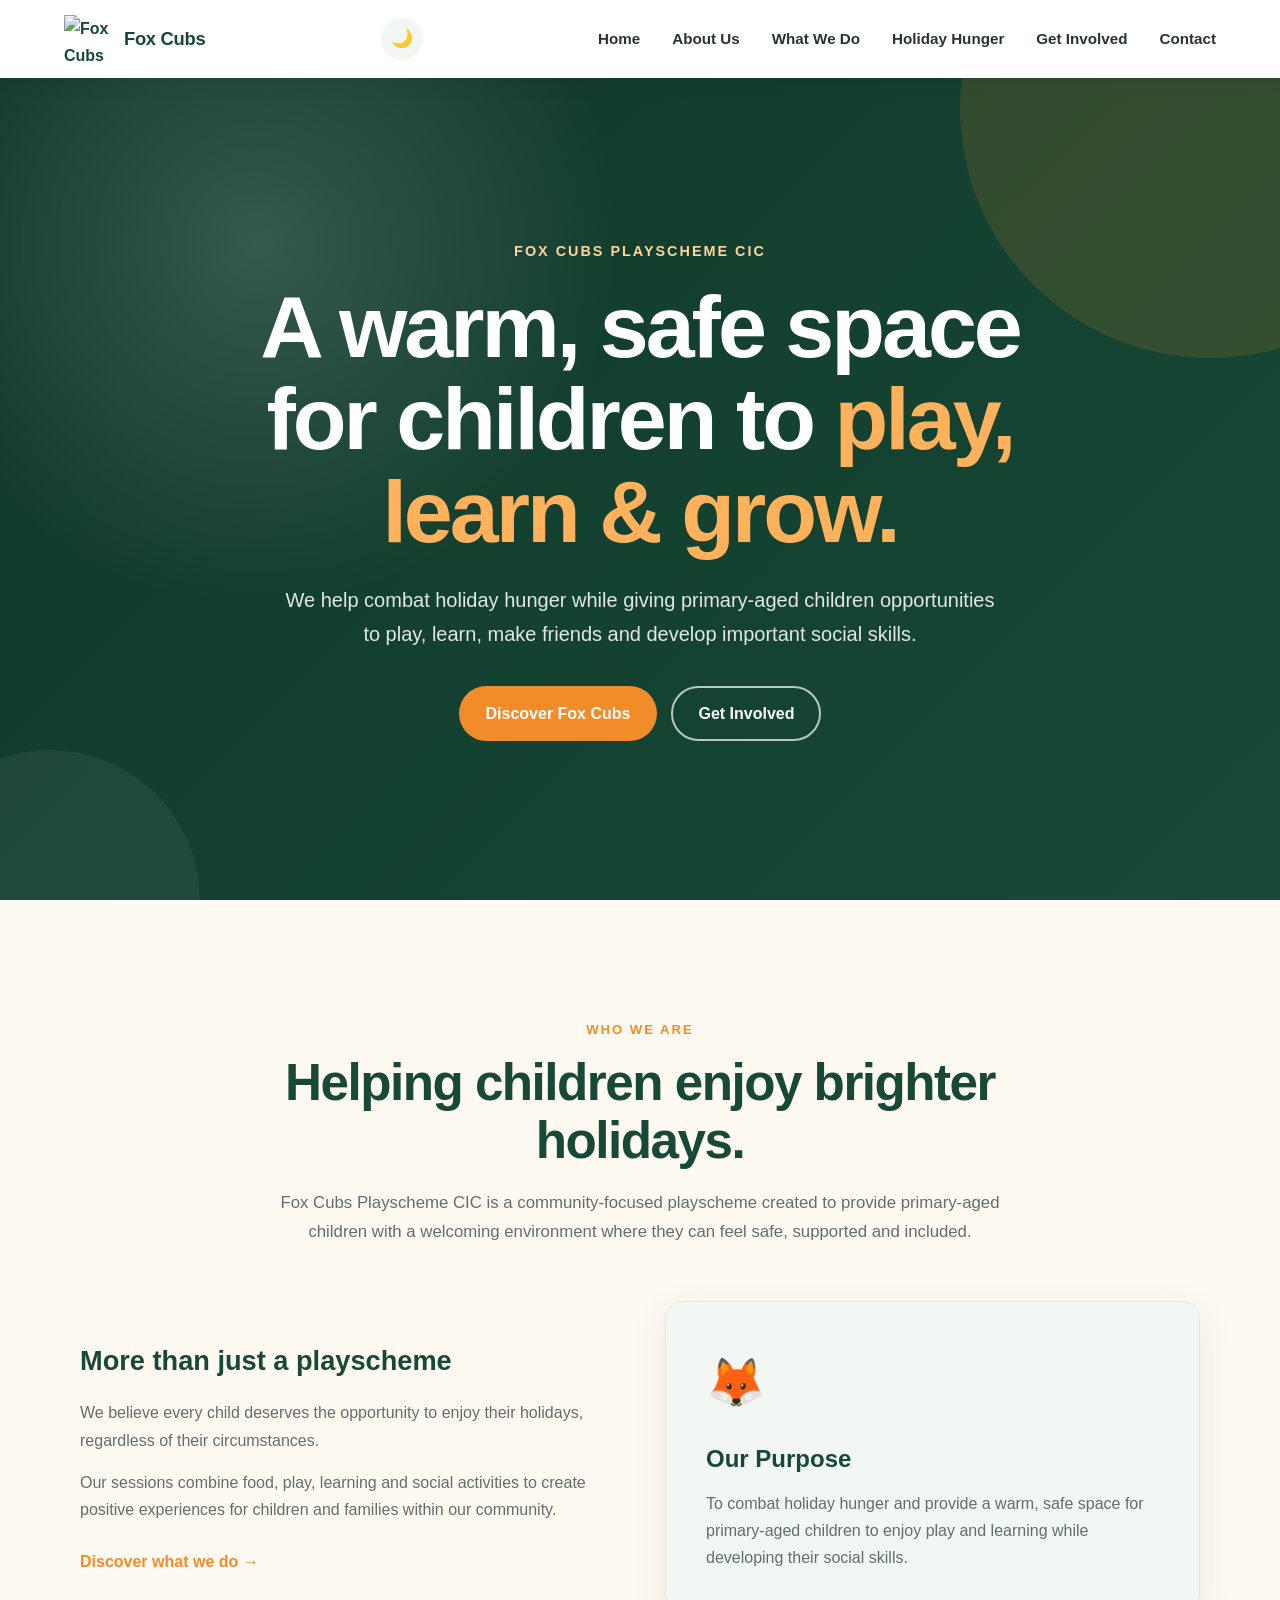
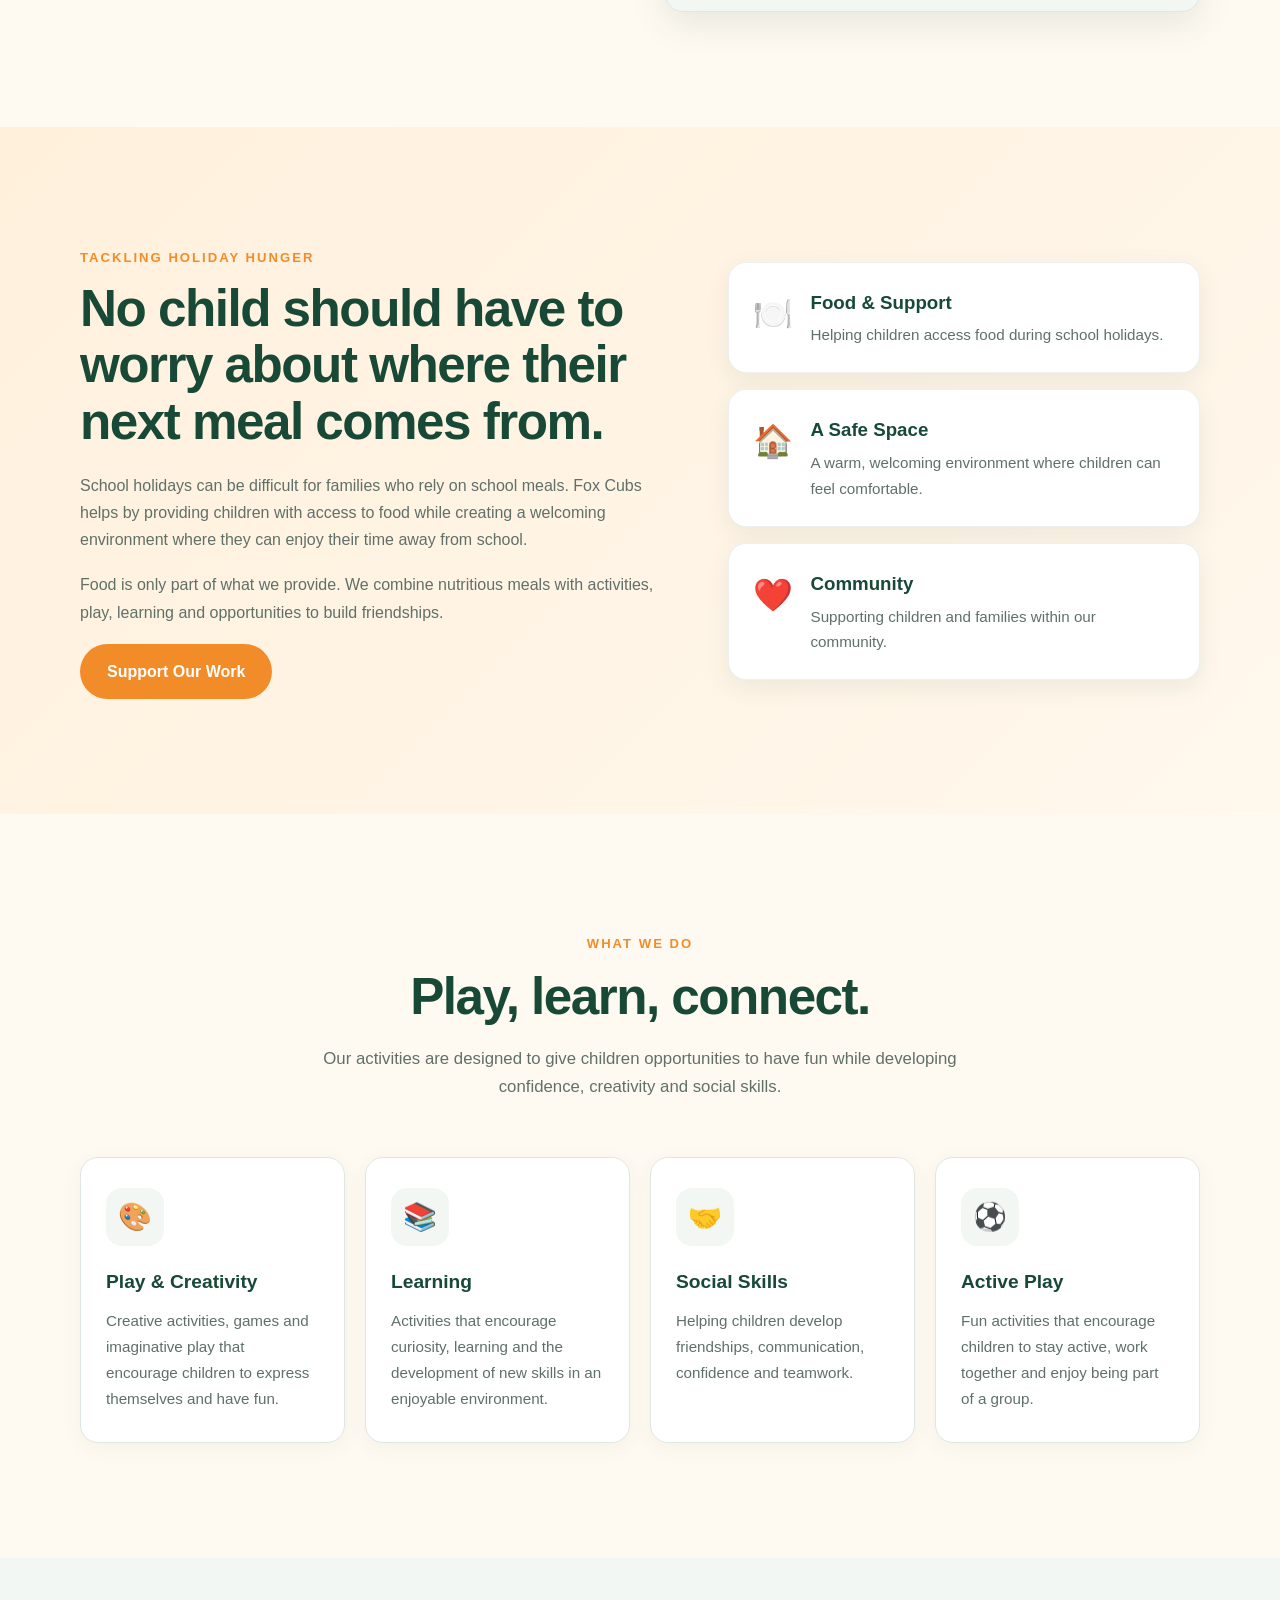
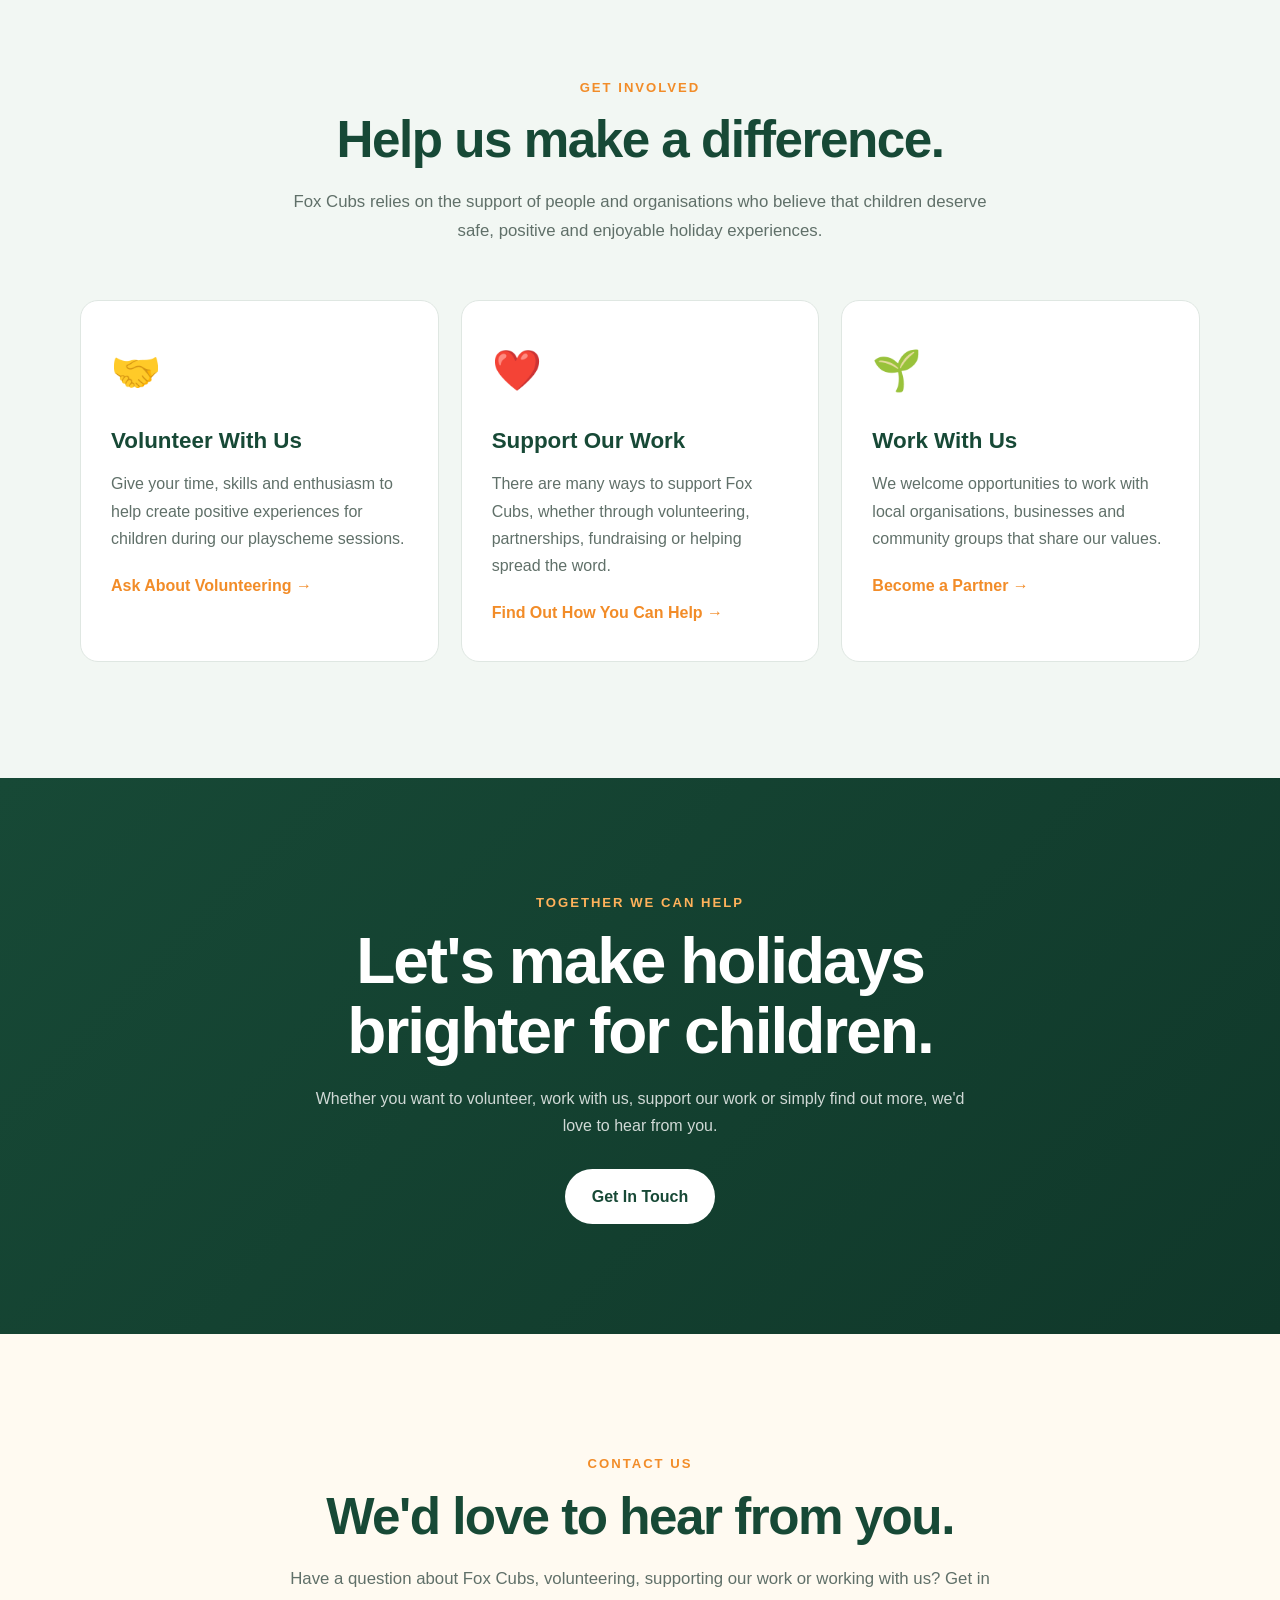
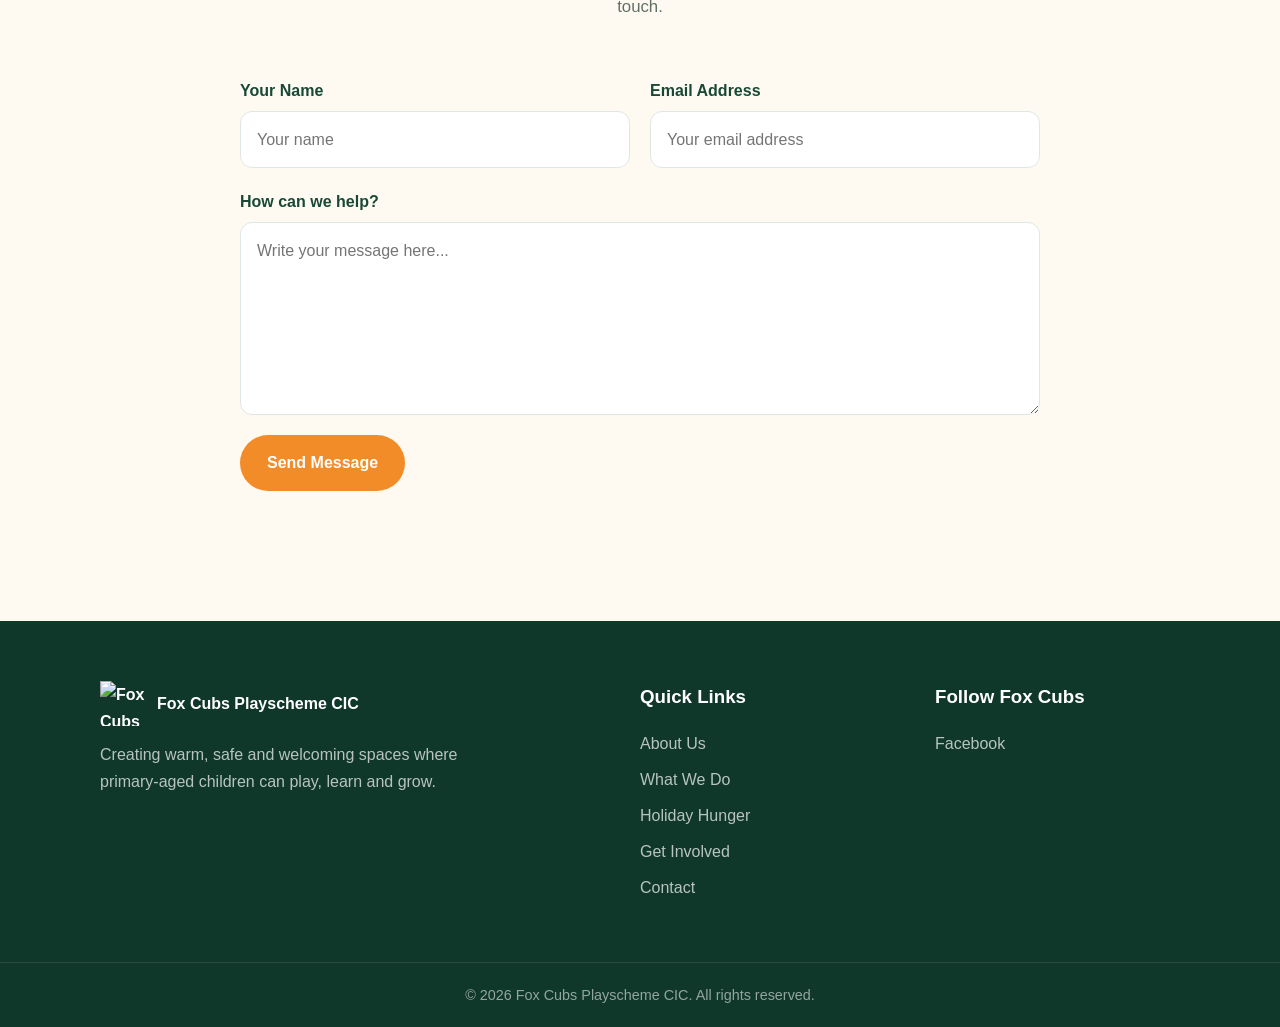
==== Work-Experience-Fox-Cubs-Playscheme-Website-main/index.html @ cd274762 "first commit" ====
<!DOCTYPE html>
<html lang="en">
<head>
    <meta charset="UTF-8">
    <meta name="viewport" content="width=device-width, initial-scale=1.0">

    <meta
        name="description"
        content="Fox Cubs Playscheme CIC provides a warm, safe space for primary-aged children to play, learn, enjoy nutritious food and develop social skills."
    >

    <title>Fox Cubs Playscheme CIC</title>

    <link rel="stylesheet" href="styles.css">
</head>

<body>

    <!-- =========================
         NAVIGATION
    ========================== -->
    <header class="navbar">

        <a href="#home" class="logo-container">
            <img src="fox-cubs-logo.png" alt="Fox Cubs Playscheme CIC logo" class="logo-img">
            <span class="logo-text">Fox Cubs</span>
        </a>

        <div class="nav-controls">

            <!-- DARK MODE -->
            <button
                id="darkToggle"
                class="dark-btn"
                aria-label="Switch to dark mode"
                title="Toggle dark mode"
            >
                🌙
            </button>

            <!-- MOBILE MENU -->
            <button
                id="hamburger"
                class="hamburger"
                aria-label="Open navigation menu"
                aria-expanded="false"
            >
                <span></span>
                <span></span>
                <span></span>
            </button>

        </div>

        <nav class="nav-links" id="navLinks">

            <a href="#home">Home</a>
            <a href="#about">About Us</a>
            <a href="#activities">What We Do</a>
            <a href="#holiday-hunger">Holiday Hunger</a>
            <a href="#support">Get Involved</a>
            <a href="#contact">Contact</a>

        </nav>

    </header>


    <main>

        <!-- =========================
             HERO
        ========================== -->
        <section class="hero" id="home">

            <div class="hero-content reveal">

                <span class="hero-label">
                    Fox Cubs Playscheme CIC
                </span>

                <h1>
                    A warm, safe space for children to
                    <span>play, learn & grow.</span>
                </h1>

                <p>
                    We help combat holiday hunger while giving
                    primary-aged children opportunities to play,
                    learn, make friends and develop important social skills.
                </p>

                <div class="hero-buttons">

                    <a href="#about" class="btn btn-primary">
                        Discover Fox Cubs
                    </a>

                    <a href="#support" class="btn btn-outline">
                        Get Involved
                    </a>

                </div>

            </div>

        </section>


        <!-- =========================
             INTRO / ABOUT
        ========================== -->
        <section id="about" class="section">

            <div class="container">

                <div class="section-heading reveal">

                    <span class="eyebrow">
                        Who We Are
                    </span>

                    <h2>
                        Helping children enjoy
                        brighter holidays.
                    </h2>

                    <p>
                        Fox Cubs Playscheme CIC is a community-focused
                        playscheme created to provide primary-aged children
                        with a welcoming environment where they can feel
                        safe, supported and included.
                    </p>

                </div>


                <div class="about-grid">

                    <div class="about-text reveal">

                        <h3>
                            More than just a playscheme
                        </h3>

                        <p>
                            We believe every child deserves the opportunity
                            to enjoy their holidays, regardless of their
                            circumstances.
                        </p>

                        <p>
                            Our sessions combine food, play, learning and
                            social activities to create positive experiences
                            for children and families within our community.
                        </p>

                        <a href="#activities" class="text-link">
                            Discover what we do →
                        </a>

                    </div>


                    <div class="about-highlight reveal">

                        <div class="highlight-icon">
                            🦊
                        </div>

                        <h3>
                            Our Purpose
                        </h3>

                        <p>
                            To combat holiday hunger and provide a warm,
                            safe space for primary-aged children to enjoy
                            play and learning while developing their
                            social skills.
                        </p>

                    </div>

                </div>

            </div>

        </section>


        <!-- =========================
             HOLIDAY HUNGER
        ========================== -->
        <section id="holiday-hunger" class="section holiday-section">

            <div class="container">

                <div class="holiday-grid">

                    <div class="holiday-content reveal">

                        <span class="eyebrow">
                            Tackling Holiday Hunger
                        </span>

                        <h2>
                            No child should have
                            to worry about where
                            their next meal comes from.
                        </h2>

                        <p>
                            School holidays can be difficult for families
                            who rely on school meals. Fox Cubs helps by
                            providing children with access to food while
                            creating a welcoming environment where they
                            can enjoy their time away from school.
                        </p>

                        <p>
                            Food is only part of what we provide. We combine
                            nutritious meals with activities, play,
                            learning and opportunities to build friendships.
                        </p>

                        <a href="#support" class="btn btn-primary">
                            Support Our Work
                        </a>

                    </div>


                    <div class="holiday-cards reveal">

                        <div class="mini-card">
                            <span>🍽️</span>
                            <div>
                                <h3>Food & Support</h3>
                                <p>
                                    Helping children access food during
                                    school holidays.
                                </p>
                            </div>
                        </div>


                        <div class="mini-card">
                            <span>🏠</span>
                            <div>
                                <h3>A Safe Space</h3>
                                <p>
                                    A warm, welcoming environment where
                                    children can feel comfortable.
                                </p>
                            </div>
                        </div>


                        <div class="mini-card">
                            <span>❤️</span>
                            <div>
                                <h3>Community</h3>
                                <p>
                                    Supporting children and families
                                    within our community.
                                </p>
                            </div>
                        </div>

                    </div>

                </div>

            </div>

        </section>


        <!-- =========================
             WHAT WE DO
        ========================== -->
        <section id="activities" class="section">

            <div class="container">

                <div class="section-heading reveal">

                    <span class="eyebrow">
                        What We Do
                    </span>

                    <h2>
                        Play, learn, connect.
                    </h2>

                    <p>
                        Our activities are designed to give children
                        opportunities to have fun while developing
                        confidence, creativity and social skills.
                    </p>

                </div>


                <div class="cards">

                    <article class="card reveal">

                        <div class="card-icon">
                            🎨
                        </div>

                        <h3>
                            Play & Creativity
                        </h3>

                        <p>
                            Creative activities, games and imaginative
                            play that encourage children to express
                            themselves and have fun.
                        </p>

                    </article>


                    <article class="card reveal">

                        <div class="card-icon">
                            📚
                        </div>

                        <h3>
                            Learning
                        </h3>

                        <p>
                            Activities that encourage curiosity,
                            learning and the development of new skills
                            in an enjoyable environment.
                        </p>

                    </article>


                    <article class="card reveal">

                        <div class="card-icon">
                            🤝
                        </div>

                        <h3>
                            Social Skills
                        </h3>

                        <p>
                            Helping children develop friendships,
                            communication, confidence and teamwork.
                        </p>

                    </article>


                    <article class="card reveal">

                        <div class="card-icon">
                            ⚽
                        </div>

                        <h3>
                            Active Play
                        </h3>

                        <p>
                            Fun activities that encourage children
                            to stay active, work together and enjoy
                            being part of a group.
                        </p>

                    </article>

                </div>

            </div>

        </section>


        <!-- =========================
             SUPPORT / VOLUNTEER
        ========================== -->
        <section id="support" class="section support-section">

            <div class="container">

                <div class="section-heading reveal">

                    <span class="eyebrow">
                        Get Involved
                    </span>

                    <h2>
                        Help us make a difference.
                    </h2>

                    <p>
                        Fox Cubs relies on the support of people and
                        organisations who believe that children deserve
                        safe, positive and enjoyable holiday experiences.
                    </p>

                </div>


                <div class="support-grid">

                    <!-- VOLUNTEER -->
                    <div class="support-card volunteer-card reveal">

                        <div class="support-icon">
                            🤝
                        </div>

                        <h3>
                            Volunteer With Us
                        </h3>

                        <p>
                            Give your time, skills and enthusiasm to help
                            create positive experiences for children
                            during our playscheme sessions.
                        </p>

                        <a href="#contact" class="support-link">
                            Ask About Volunteering →
                        </a>

                    </div>


                    <!-- SUPPORT -->
                    <div class="support-card donate-card reveal">

                        <div class="support-icon">
                            ❤️
                        </div>

                        <h3>
                            Support Our Work
                        </h3>

                        <p>
                            There are many ways to support Fox Cubs,
                            whether through volunteering, partnerships,
                            fundraising or helping spread the word.
                        </p>

                        <a href="#contact" class="support-link">
                            Find Out How You Can Help →
                        </a>

                    </div>


                    <!-- PARTNERS -->
                    <div class="support-card partner-card reveal">

                        <div class="support-icon">
                            🌱
                        </div>

                        <h3>
                            Work With Us
                        </h3>

                        <p>
                            We welcome opportunities to work with local
                            organisations, businesses and community groups
                            that share our values.
                        </p>

                        <a href="#contact" class="support-link">
                            Become a Partner →
                        </a>

                    </div>

                </div>

            </div>

        </section>


        <!-- =========================
             CTA
        ========================== -->
        <section class="cta">

            <div class="container reveal">

                <span class="eyebrow">
                    Together We Can Help
                </span>

                <h2>
                    Let's make holidays
                    brighter for children.
                </h2>

                <p>
                    Whether you want to volunteer, work with us,
                    support our work or simply find out more,
                    we'd love to hear from you.
                </p>

                <a href="#contact" class="btn btn-white">
                    Get In Touch
                </a>

            </div>

        </section>


        <!-- =========================
             CONTACT
        ========================== -->
        <section id="contact" class="section">

            <div class="container">

                <div class="section-heading reveal">

                    <span class="eyebrow">
                        Contact Us
                    </span>

                    <h2>
                        We'd love to hear from you.
                    </h2>

                    <p>
                        Have a question about Fox Cubs, volunteering,
                        supporting our work or working with us?
                        Get in touch.
                    </p>

                </div>


                <form id="contactForm" class="contact-form reveal">

                    <div class="form-row">

                        <div class="form-group">
                            <label for="name">Your Name</label>

                            <input
                                type="text"
                                id="name"
                                name="name"
                                placeholder="Your name"
                                required
                            >
                        </div>


                        <div class="form-group">
                            <label for="email">Email Address</label>

                            <input
                                type="email"
                                id="email"
                                name="email"
                                placeholder="Your email address"
                                required
                            >
                        </div>

                    </div>


                    <div class="form-group">

                        <label for="message">
                            How can we help?
                        </label>

                        <textarea
                            id="message"
                            name="message"
                            rows="6"
                            placeholder="Write your message here..."
                            required
                        ></textarea>

                    </div>


                    <button type="submit" class="btn btn-primary">
                        Send Message
                    </button>

                    <p
                        id="formMessage"
                        class="form-message"
                        aria-live="polite"
                    ></p>

                </form>

            </div>

        </section>

    </main>


    <!-- =========================
         FOOTER
    ========================== -->
    <footer>

        <div class="footer-container">

            <div class="footer-brand">

                <div class="footer-logo">
                    <img
                        src="fox-cubs-logo.png"
                        alt="Fox Cubs Playscheme CIC logo"
                    >

                    <span>
                        Fox Cubs Playscheme CIC
                    </span>
                </div>

                <p>
                    Creating warm, safe and welcoming spaces where
                    primary-aged children can play, learn and grow.
                </p>

            </div>


            <div class="footer-links">

                <h3>Quick Links</h3>

                <a href="#about">About Us</a>
                <a href="#activities">What We Do</a>
                <a href="#holiday-hunger">Holiday Hunger</a>
                <a href="#support">Get Involved</a>
                <a href="#contact">Contact</a>

            </div>


            <div class="footer-social">

                <h3>Follow Fox Cubs</h3>

                <a
                    href="https://www.facebook.com/people/Fox-Cubs-Playscheme/100077673514242/"
                    target="_blank"
                    rel="noopener noreferrer"
                >
                    Facebook
                </a>

            </div>

        </div>


        <div class="footer-bottom">

            <p>
                © 2026 Fox Cubs Playscheme CIC. All rights reserved.
            </p>

        </div>

    </footer>


    <script src="script.js"></script>

</body>
</html>
---- Work-Experience-Fox-Cubs-Playscheme-Website-main/styles.css ----
/* =========================================
   FOX CUBS PLAYSHEME CIC
   MODERN RESPONSIVE CHARITY WEBSITE
========================================= */


/* =========================================
   PROFESSIONAL COLOUR SYSTEM
========================================= */

:root {

    --forest: #174936;
    --forest-dark: #10382a;
    --forest-light: #28664c;

    --sage: #dce9df;
    --sage-light: #f2f7f3;

    --cream: #fffaf1;
    --white: #ffffff;

    --orange: #f28c28;
    --orange-dark: #d96f0b;
    --orange-light: #fff0dc;

    --text: #26352e;
    --text-light: #607069;

    --border: #dfe7e2;

    --shadow: 0 12px 35px rgba(23, 73, 54, 0.10);

    --radius: 18px;

    --transition: 0.4s ease;
}


/* =========================================
   RESET
========================================= */

* {
    margin: 0;
    padding: 0;
    box-sizing: border-box;
}


html {
    scroll-behavior: smooth;
    scroll-padding-top: 90px;
}


body {
    font-family:
        "Segoe UI",
        Arial,
        sans-serif;

    line-height: 1.7;

    background: var(--cream);

    color: var(--text);

    transition:
        background 0.5s ease,
        color 0.5s ease;

    overflow-x: hidden;
}


img {
    max-width: 100%;
    display: block;
}


button,
input,
textarea {
    font: inherit;
}


button {
    cursor: pointer;
}


a {
    color: inherit;
}


/* =========================================
   NAVBAR
========================================= */

.navbar {

    position: sticky;

    top: 0;

    z-index: 1000;

    width: 100%;

    display: flex;

    align-items: center;

    justify-content: space-between;

    padding: 15px clamp(20px, 5vw, 70px);

    background: rgba(255, 255, 255, 0.96);

    backdrop-filter: blur(14px);

    box-shadow:
        0 3px 20px rgba(0, 0, 0, 0.06);

    transition:
        background var(--transition),
        box-shadow var(--transition);
}


/* LOGO */

.logo-container {

    display: flex;

    align-items: center;

    gap: 12px;

    text-decoration: none;

    font-weight: 800;

    color: var(--forest);

    flex-shrink: 0;
}


.logo-img {

    width: 48px;

    height: 48px;

    object-fit: contain;

    transition:
        transform 0.3s ease;
}


.logo-container:hover .logo-img {

    transform:
        rotate(-5deg)
        scale(1.06);
}


.logo-text {

    font-size: 1.15rem;

    letter-spacing: -0.3px;
}


/* NAVIGATION */

.nav-links {

    display: flex;

    align-items: center;

    gap: clamp(16px, 2.5vw, 32px);
}


.nav-links a {

    position: relative;

    text-decoration: none;

    color: var(--text);

    font-size: 0.95rem;

    font-weight: 600;

    transition:
        color 0.3s ease;
}


.nav-links a::after {

    content: "";

    position: absolute;

    left: 0;

    bottom: -7px;

    width: 0;

    height: 2px;

    background: var(--orange);

    transition:
        width 0.3s ease;
}


.nav-links a:hover {

    color: var(--orange);
}


.nav-links a:hover::after {

    width: 100%;
}


/* NAV CONTROLS */

.nav-controls {

    display: flex;

    align-items: center;

    gap: 10px;
}


/* DARK MODE */

.dark-btn {

    width: 42px;

    height: 42px;

    border: none;

    border-radius: 50%;

    background: var(--sage-light);

    color: var(--forest);

    font-size: 1.1rem;

    display: flex;

    align-items: center;

    justify-content: center;

    transition:
        transform 0.3s ease,
        background 0.3s ease;
}


.dark-btn:hover {

    transform:
        rotate(15deg)
        scale(1.08);

    background: var(--sage);
}


/* HAMBURGER */

.hamburger {

    display: none;

    width: 44px;

    height: 44px;

    border: none;

    background: transparent;

    flex-direction: column;

    justify-content: center;

    align-items: center;

    gap: 5px;
}


.hamburger span {

    width: 24px;

    height: 2px;

    background: var(--forest);

    border-radius: 5px;

    transition:
        transform 0.3s ease,
        opacity 0.3s ease;
}


/* =========================================
   HERO
========================================= */

.hero {

    min-height: calc(100vh - 78px);

    display: flex;

    align-items: center;

    justify-content: center;

    text-align: center;

    padding:
        80px
        20px;

    position: relative;

    overflow: hidden;

    background:

        radial-gradient(
            circle at 20% 20%,
            rgba(255,255,255,0.15),
            transparent 30%
        ),

        linear-gradient(
            135deg,
            var(--forest-dark),
            var(--forest)
        );

    color: white;
}


.hero::before {

    content: "";

    position: absolute;

    width: 500px;

    height: 500px;

    border-radius: 50%;

    background: rgba(242, 140, 40, 0.14);

    top: -220px;

    right: -180px;
}


.hero::after {

    content: "";

    position: absolute;

    width: 300px;

    height: 300px;

    border-radius: 50%;

    background: rgba(255, 255, 255, 0.05);

    bottom: -150px;

    left: -100px;
}


.hero-content {

    position: relative;

    z-index: 2;

    max-width: 850px;
}


.hero-label {

    display: inline-block;

    margin-bottom: 18px;

    color: #ffd49d;

    font-size: 0.9rem;

    font-weight: 700;

    text-transform: uppercase;

    letter-spacing: 2px;
}


.hero h1 {

    font-size:
        clamp(2.5rem, 7vw, 5.5rem);

    line-height: 1.05;

    letter-spacing: -3px;

    margin-bottom: 25px;
}


.hero h1 span {

    color: #ffb25b;
}


.hero p {

    max-width: 720px;

    margin: 0 auto;

    color: rgba(255,255,255,0.88);

    font-size:
        clamp(1rem, 2vw, 1.25rem);
}


.hero-buttons {

    margin-top: 35px;

    display: flex;

    justify-content: center;

    flex-wrap: wrap;

    gap: 14px;
}


/* =========================================
   BUTTONS
========================================= */

.btn {

    display: inline-flex;

    align-items: center;

    justify-content: center;

    min-height: 48px;

    padding:
        12px
        25px;

    border-radius: 999px;

    border: 2px solid transparent;

    text-decoration: none;

    font-weight: 700;

    transition:
        transform 0.3s ease,
        box-shadow 0.3s ease,
        background 0.3s ease,
        color 0.3s ease;
}


.btn:hover {

    transform:
        translateY(-4px);

    box-shadow:
        0 12px 25px rgba(0,0,0,0.18);
}


.btn-primary {

    background: var(--orange);

    color: white;
}


.btn-primary:hover {

    background: var(--orange-dark);
}


.btn-outline {

    border-color: rgba(255,255,255,0.7);

    color: white;

    background: transparent;
}


.btn-outline:hover {

    background: white;

    color: var(--forest);
}


.btn-white {

    background: white;

    color: var(--forest);
}


.btn-white:hover {

    background: var(--orange);

    color: white;
}


/* =========================================
   GENERAL SECTIONS
========================================= */

.section {

    padding:
        clamp(70px, 9vw, 120px)
        20px;
}


.container {

    width: min(1120px, 100%);

    margin: auto;
}


.section-heading {

    max-width: 720px;

    margin:
        0 auto
        55px;

    text-align: center;
}


.eyebrow {

    display: inline-block;

    margin-bottom: 12px;

    color: var(--orange);

    font-size: 0.82rem;

    font-weight: 800;

    letter-spacing: 2px;

    text-transform: uppercase;
}


.section-heading h2 {

    color: var(--forest);

    font-size:
        clamp(2rem, 4vw, 3.3rem);

    line-height: 1.15;

    letter-spacing: -1.5px;

    margin-bottom: 18px;
}


.section-heading p {

    color: var(--text-light);

    font-size: 1.05rem;
}


/* =========================================
   ABOUT
========================================= */

.about-grid {

    display: grid;

    grid-template-columns:
        repeat(2, 1fr);

    gap: 50px;

    align-items: center;
}


.about-text h3 {

    color: var(--forest);

    font-size: 1.7rem;

    margin-bottom: 15px;
}


.about-text p {

    color: var(--text-light);

    margin-bottom: 15px;
}


.text-link {

    display: inline-block;

    margin-top: 10px;

    color: var(--orange);

    font-weight: 800;

    text-decoration: none;

    transition:
        transform 0.3s ease;
}


.text-link:hover {

    transform:
        translateX(5px);
}


.about-highlight {

    padding: 40px;

    border-radius: var(--radius);

    background: var(--sage-light);

    border:
        1px solid var(--border);

    box-shadow: var(--shadow);
}


.highlight-icon {

    font-size: 3rem;

    margin-bottom: 15px;
}


.about-highlight h3 {

    color: var(--forest);

    font-size: 1.5rem;

    margin-bottom: 10px;
}


.about-highlight p {

    color: var(--text-light);
}


/* =========================================
   HOLIDAY HUNGER
========================================= */

.holiday-section {

    background:
        linear-gradient(
            135deg,
            var(--orange-light),
            #fff8ed
        );
}


.holiday-grid {

    display: grid;

    grid-template-columns:
        1.1fr
        0.9fr;

    gap: 70px;

    align-items: center;
}


.holiday-content h2 {

    color: var(--forest);

    font-size:
        clamp(2rem, 4vw, 3.4rem);

    line-height: 1.1;

    letter-spacing: -1.5px;

    margin-bottom: 22px;
}


.holiday-content p {

    color: var(--text-light);

    margin-bottom: 18px;

    max-width: 650px;
}


.holiday-cards {

    display: flex;

    flex-direction: column;

    gap: 16px;
}


.mini-card {

    display: flex;

    align-items: flex-start;

    gap: 18px;

    padding: 24px;

    background: white;

    border-radius: var(--radius);

    border:
        1px solid rgba(23,73,54,0.08);

    box-shadow:
        0 8px 25px rgba(23,73,54,0.08);

    transition:
        transform 0.3s ease,
        box-shadow 0.3s ease;
}


.mini-card:hover {

    transform:
        translateX(8px);

    box-shadow:
        0 15px 35px rgba(23,73,54,0.13);
}


.mini-card > span {

    font-size: 2rem;
}


.mini-card h3 {

    color: var(--forest);

    margin-bottom: 4px;
}


.mini-card p {

    color: var(--text-light);

    font-size: 0.95rem;
}


/* =========================================
   ACTIVITY CARDS
========================================= */

.cards {

    display: grid;

    grid-template-columns:
        repeat(4, 1fr);

    gap: 20px;
}


.card {

    padding: 30px 25px;

    background: white;

    border:
        1px solid var(--border);

    border-radius: var(--radius);

    box-shadow:
        0 5px 20px rgba(23,73,54,0.05);

    transition:
        transform 0.35s ease,
        box-shadow 0.35s ease,
        border-color 0.35s ease;
}


.card:hover {

    transform:
        translateY(-9px);

    border-color:
        rgba(242,140,40,0.4);

    box-shadow:
        0 18px 40px rgba(23,73,54,0.12);
}


.card-icon {

    width: 58px;

    height: 58px;

    display: flex;

    align-items: center;

    justify-content: center;

    margin-bottom: 20px;

    border-radius: 16px;

    background: var(--sage-light);

    font-size: 1.7rem;

    transition:
        transform 0.3s ease;
}


.card:hover .card-icon {

    transform:
        scale(1.1)
        rotate(-4deg);
}


.card h3 {

    color: var(--forest);

    margin-bottom: 10px;

    font-size: 1.2rem;
}


.card p {

    color: var(--text-light);

    font-size: 0.95rem;
}


/* =========================================
   SUPPORT / VOLUNTEER
========================================= */

.support-section {

    background: var(--sage-light);
}


.support-grid {

    display: grid;

    grid-template-columns:
        repeat(3, 1fr);

    gap: 22px;
}


.support-card {

    padding: 35px 30px;

    background: white;

    border-radius: var(--radius);

    border:
        1px solid var(--border);

    transition:
        transform 0.35s ease,
        box-shadow 0.35s ease;
}


.support-card:hover {

    transform:
        translateY(-8px);

    box-shadow:
        0 18px 40px rgba(23,73,54,0.12);
}


.support-icon {

    font-size: 2.5rem;

    margin-bottom: 18px;
}


.support-card h3 {

    color: var(--forest);

    font-size: 1.4rem;

    margin-bottom: 10px;
}


.support-card p {

    color: var(--text-light);

    margin-bottom: 20px;
}


.support-link {

    color: var(--orange);

    font-weight: 800;

    text-decoration: none;

    transition:
        color 0.3s ease;
}


.support-link:hover {

    color: var(--orange-dark);
}


/* =========================================
   CTA
========================================= */

.cta {

    padding:
        clamp(70px, 10vw, 110px)
        20px;

    text-align: center;

    color: white;

    background:
        linear-gradient(
            135deg,
            var(--forest),
            var(--forest-dark)
        );
}


.cta .eyebrow {

    color: #ffb25b;
}


.cta h2 {

    max-width: 750px;

    margin:
        0 auto
        18px;

    font-size:
        clamp(2.2rem, 5vw, 4rem);

    line-height: 1.1;

    letter-spacing: -2px;
}


.cta p {

    max-width: 650px;

    margin:
        0 auto
        30px;

    color: rgba(255,255,255,0.8);
}


/* =========================================
   CONTACT FORM
========================================= */

.contact-form {

    max-width: 800px;

    margin: auto;
}


.form-row {

    display: grid;

    grid-template-columns:
        repeat(2, 1fr);

    gap: 20px;
}


.form-group {

    display: flex;

    flex-direction: column;

    gap: 7px;

    margin-bottom: 20px;
}


.form-group label {

    font-weight: 700;

    color: var(--forest);
}


input,
textarea {

    width: 100%;

    padding: 14px 16px;

    border:
        1px solid var(--border);

    border-radius: 12px;

    background: white;

    color: var(--text);

    outline: none;

    transition:
        border-color 0.3s ease,
        box-shadow 0.3s ease,
        background 0.4s ease;
}


input:focus,
textarea:focus {

    border-color: var(--orange);

    box-shadow:
        0 0 0 4px rgba(242,140,40,0.12);
}


textarea {

    resize: vertical;
}


.form-message {

    margin-top: 15px;

    color: var(--forest);

    font-weight: 600;
}


/* =========================================
   FOOTER
========================================= */

footer {

    background: var(--forest-dark);

    color: white;
}


.footer-container {

    width: min(1120px, 100%);

    margin: auto;

    padding:
        60px 20px;

    display: grid;

    grid-template-columns:
        2fr 1fr 1fr;

    gap: 50px;
}


.footer-logo {

    display: flex;

    align-items: center;

    gap: 12px;

    font-weight: 800;

    margin-bottom: 15px;
}


.footer-logo img {

    width: 45px;

    height: 45px;

    object-fit: contain;
}


.footer-brand p {

    max-width: 400px;

    color: rgba(255,255,255,0.7);
}


.footer-links,
.footer-social {

    display: flex;

    flex-direction: column;

    gap: 9px;
}


.footer-links h3,
.footer-social h3 {

    margin-bottom: 8px;
}


.footer-links a,
.footer-social a {

    color: rgba(255,255,255,0.7);

    text-decoration: none;

    transition:
        color 0.3s ease,
        transform 0.3s ease;
}


.footer-links a:hover,
.footer-social a:hover {

    color: #ffb25b;

    transform:
        translateX(4px);
}


.footer-bottom {

    padding:
        20px;

    text-align: center;

    border-top:
        1px solid rgba(255,255,255,0.1);

    color:
        rgba(255,255,255,0.55);

    font-size: 0.9rem;
}


/* =========================================
   SCROLL REVEAL
========================================= */

.reveal {

    opacity: 0;

    transform:
        translateY(35px);

    transition:
        opacity 0.8s ease,
        transform 0.8s ease;
}


.reveal.visible {

    opacity: 1;

    transform:
        translateY(0);
}


/* =========================================
   DARK MODE
========================================= */

body.dark {

    --cream: #101714;

    --white: #18211d;

    --sage-light: #18251f;

    --sage: #24352d;

    --text: #edf4ef;

    --text-light: #b7c6be;

    --border: #2b3b33;

    --forest: #7bc49d;

    --forest-dark: #08120e;

    background: #101714;

    color: var(--text);
}


body.dark .navbar {

    background:
        rgba(16, 23, 20, 0.96);

    box-shadow:
        0 3px 20px rgba(0,0,0,0.25);
}


body.dark .logo-text {

    color: #9de0b8;
}


body.dark .nav-links a {

    color: #edf4ef;
}


body.dark .hamburger span {

    background: #edf4ef;
}


body.dark .dark-btn {

    background: #24352d;

    color: white;
}


body.dark .section-heading h2,
body.dark .about-text h3,
body.dark .about-highlight h3,
body.dark .holiday-content h2,
body.dark .mini-card h3,
body.dark .card h3,
body.dark .support-card h3 {

    color: #9de0b8;
}


body.dark .about-highlight,
body.dark .support-section {

    background: #18251f;
}


body.dark .card,
body.dark .support-card,
body.dark .mini-card {

    background: #18211d;

    border-color: #2b3b33;

    box-shadow:
        0 8px 25px rgba(0,0,0,0.18);
}


body.dark .holiday-section {

    background:
        linear-gradient(
            135deg,
            #282015,
            #1c1914
        );
}


body.dark input,
body.dark textarea {

    background: #18211d;

    color: #edf4ef;

    border-color: #33443b;
}


body.dark .card-icon {

    background: #24352d;
}


body.dark footer {

    background: #050b08;
}


/* =========================================
   MOBILE
========================================= */

@media (max-width: 900px) {

    .nav-links {

        gap: 15px;
    }


    .cards {

        grid-template-columns:
            repeat(2, 1fr);
    }


    .support-grid {

        grid-template-columns:
            1fr;
    }


    .holiday-grid {

        grid-template-columns:
            1fr;

        gap: 45px;
    }


    .about-grid {

        grid-template-columns:
            1fr;

        gap: 35px;
    }


    .footer-container {

        grid-template-columns:
            1fr 1fr;
    }
}


/* =========================================
   MOBILE NAVIGATION
========================================= */

@media (max-width: 768px) {

    .navbar {

        padding:
            12px 18px;
    }


    .logo-img {

        width: 42px;

        height: 42px;
    }


    .logo-text {

        font-size: 1rem;
    }


    .hamburger {

        display: flex;
    }


    .nav-links {

        position: fixed;

        top: 72px;

        left: 0;

        width: 100%;

        max-height: calc(100vh - 72px);

        overflow-y: auto;

        padding:
            25px 20px 35px;

        display: flex;

        flex-direction: column;

        align-items: stretch;

        gap: 4px;

        background:
            rgba(255,255,255,0.98);

        backdrop-filter:
            blur(15px);

        box-shadow:
            0 15px 30px rgba(0,0,0,0.1);

        transform:
            translateY(-15px);

        opacity: 0;

        visibility: hidden;

        pointer-events: none;

        transition:
            opacity 0.3s ease,
            transform 0.3s ease,
            visibility 0.3s ease;
    }


    .nav-links.active {

        transform:
            translateY(0);

        opacity: 1;

        visibility: visible;

        pointer-events: auto;
    }


    .nav-links a {

        padding: 15px;

        border-radius: 10px;

        font-size: 1rem;
    }


    .nav-links a:hover {

        background: var(--sage-light);
    }


    .nav-links a::after {

        display: none;
    }


    body.dark .nav-links {

        background:
            rgba(16,23,20,0.98);
    }


    body.dark .nav-links a:hover {

        background: #24352d;
    }


    /* HAMBURGER ANIMATION */

    .hamburger.active span:nth-child(1) {

        transform:
            translateY(7px)
            rotate(45deg);
    }


    .hamburger.active span:nth-child(2) {

        opacity: 0;
    }


    .hamburger.active span:nth-child(3) {

        transform:
            translateY(-7px)
            rotate(-45deg);
    }


    .hero {

        min-height:
            calc(100svh - 72px);

        padding:
            60px 20px;
    }


    .hero h1 {

        letter-spacing: -1.5px;
    }


    .hero-buttons {

        flex-direction: column;

        align-items: stretch;

        max-width: 330px;

        margin-left: auto;

        margin-right: auto;
    }


    .btn {

        width: 100%;
    }


    .cards {

        grid-template-columns:
            1fr;
    }


    .form-row {

        grid-template-columns:
            1fr;

        gap: 0;
    }


    .footer-container {

        grid-template-columns:
            1fr;

        gap: 35px;
    }
}


/* =========================================
   SMALL PHONES
========================================= */

@media (max-width: 420px) {

    .hero {

        padding:
            50px 16px;
    }


    .section {

        padding:
            65px 16px;
    }


    .holiday-content h2 {

        font-size: 2rem;
    }


    .about-highlight {

        padding: 28px;
    }


    .mini-card {

        padding: 20px;
    }
}


/* =========================================
   REDUCED MOTION ACCESSIBILITY
========================================= */

@media (prefers-reduced-motion: reduce) {

    html {

        scroll-behavior: auto;
    }


    *,
    *::before,
    *::after {

        animation-duration: 0.01ms !important;

        animation-iteration-count: 1 !important;

        transition-duration: 0.01ms !important;
    }


    .reveal {

        opacity: 1;

        transform: none;
    }
}
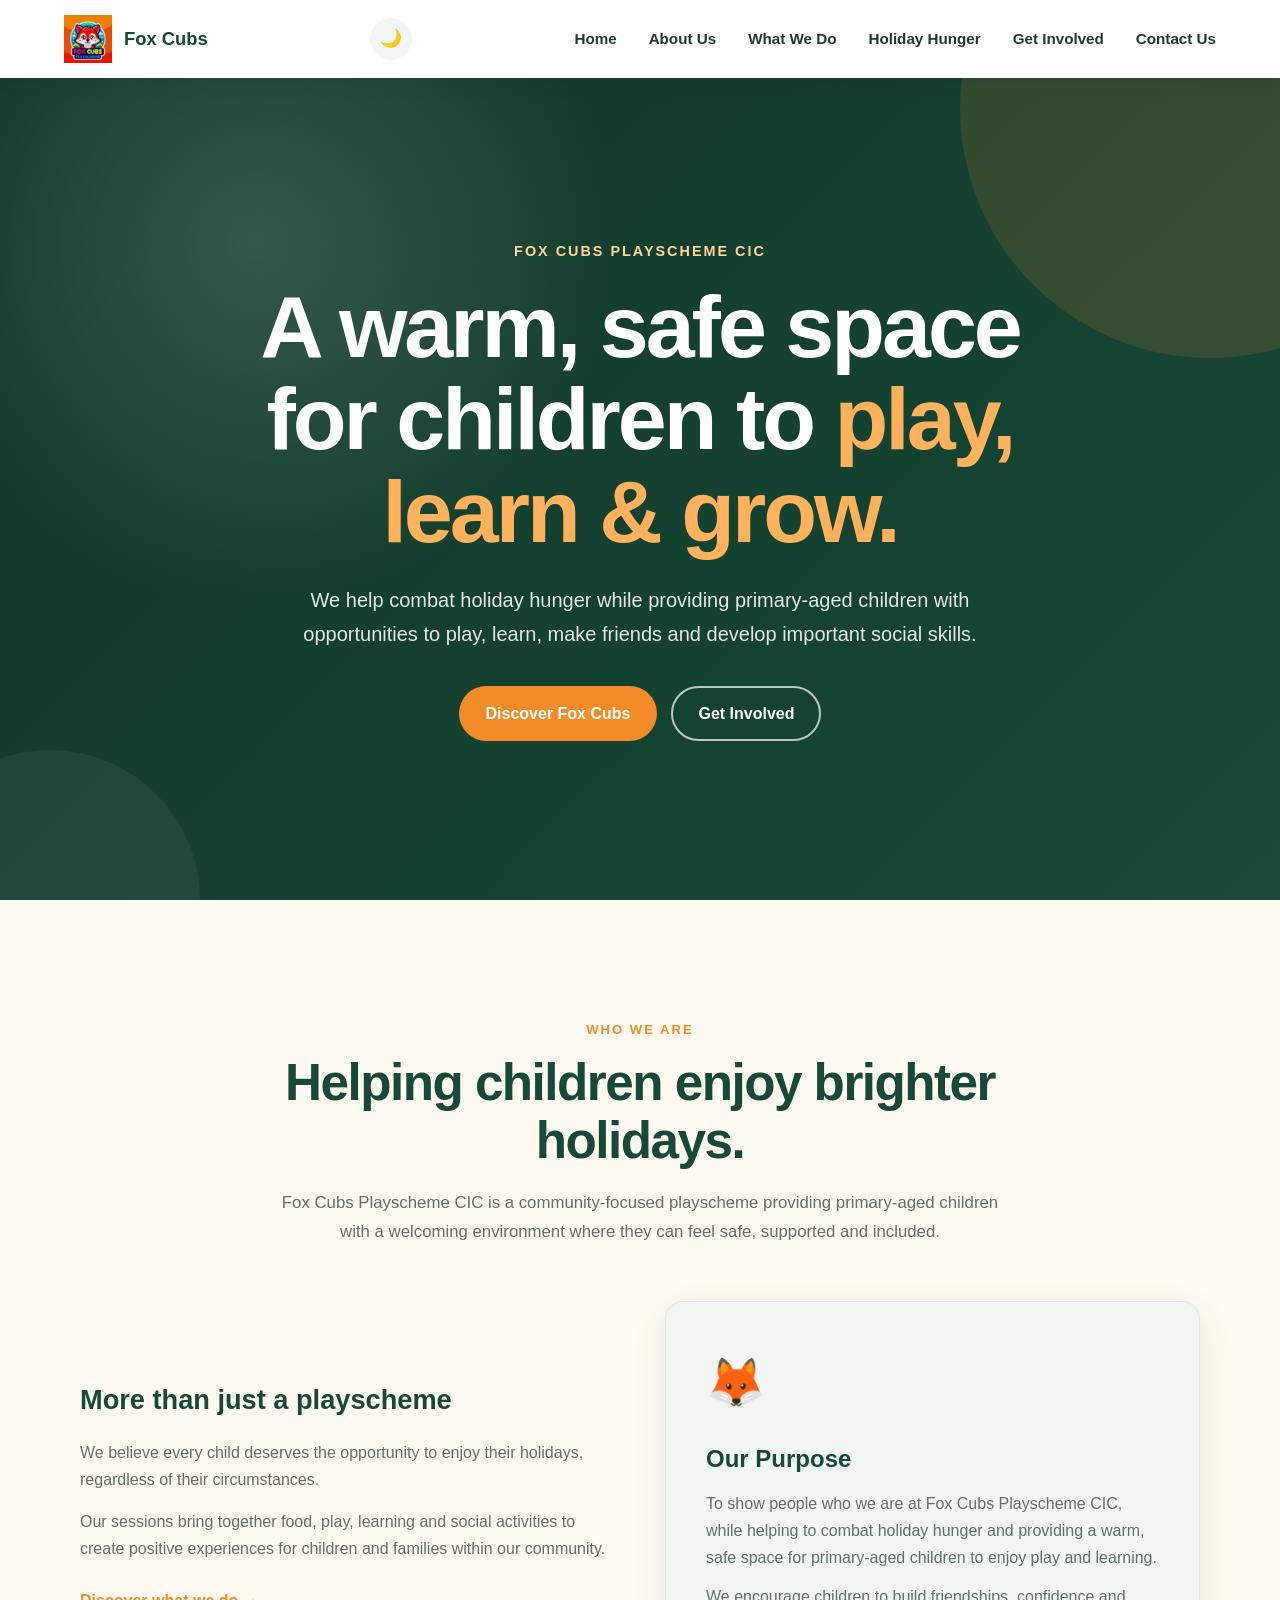
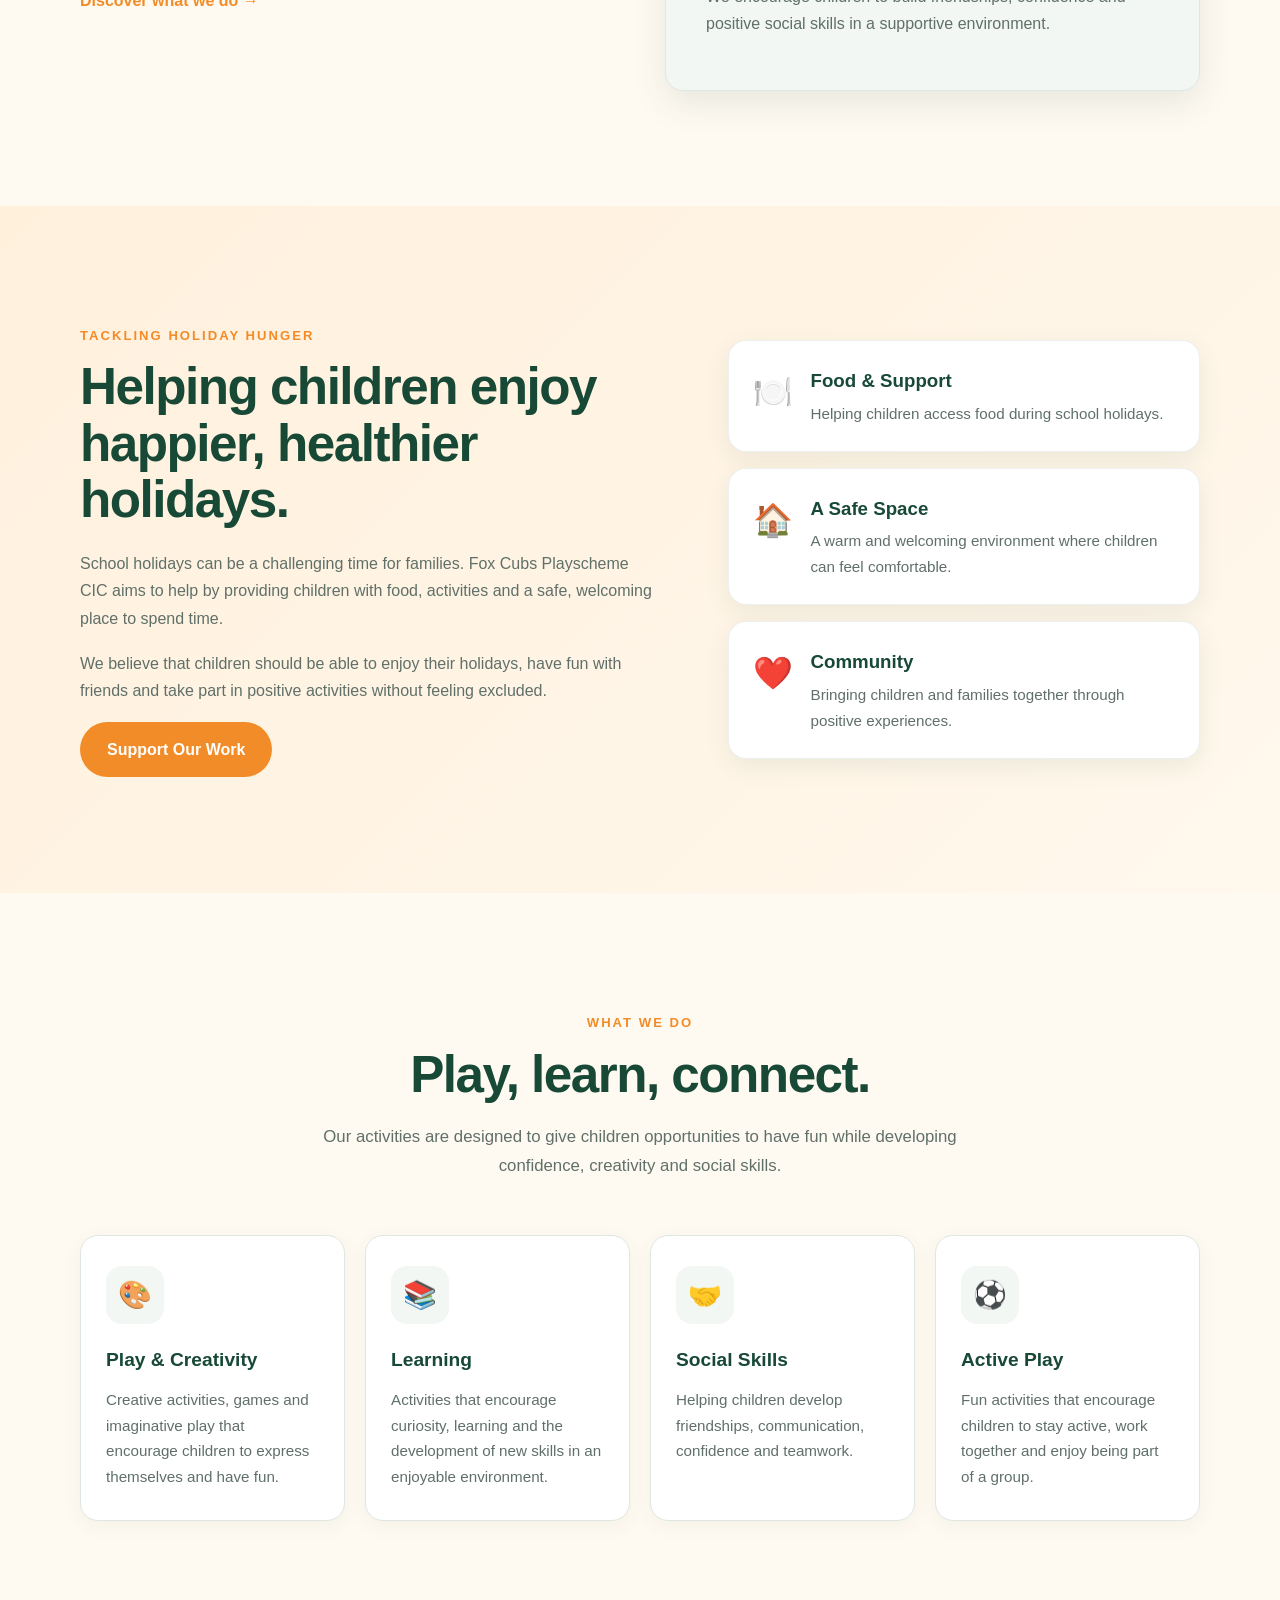
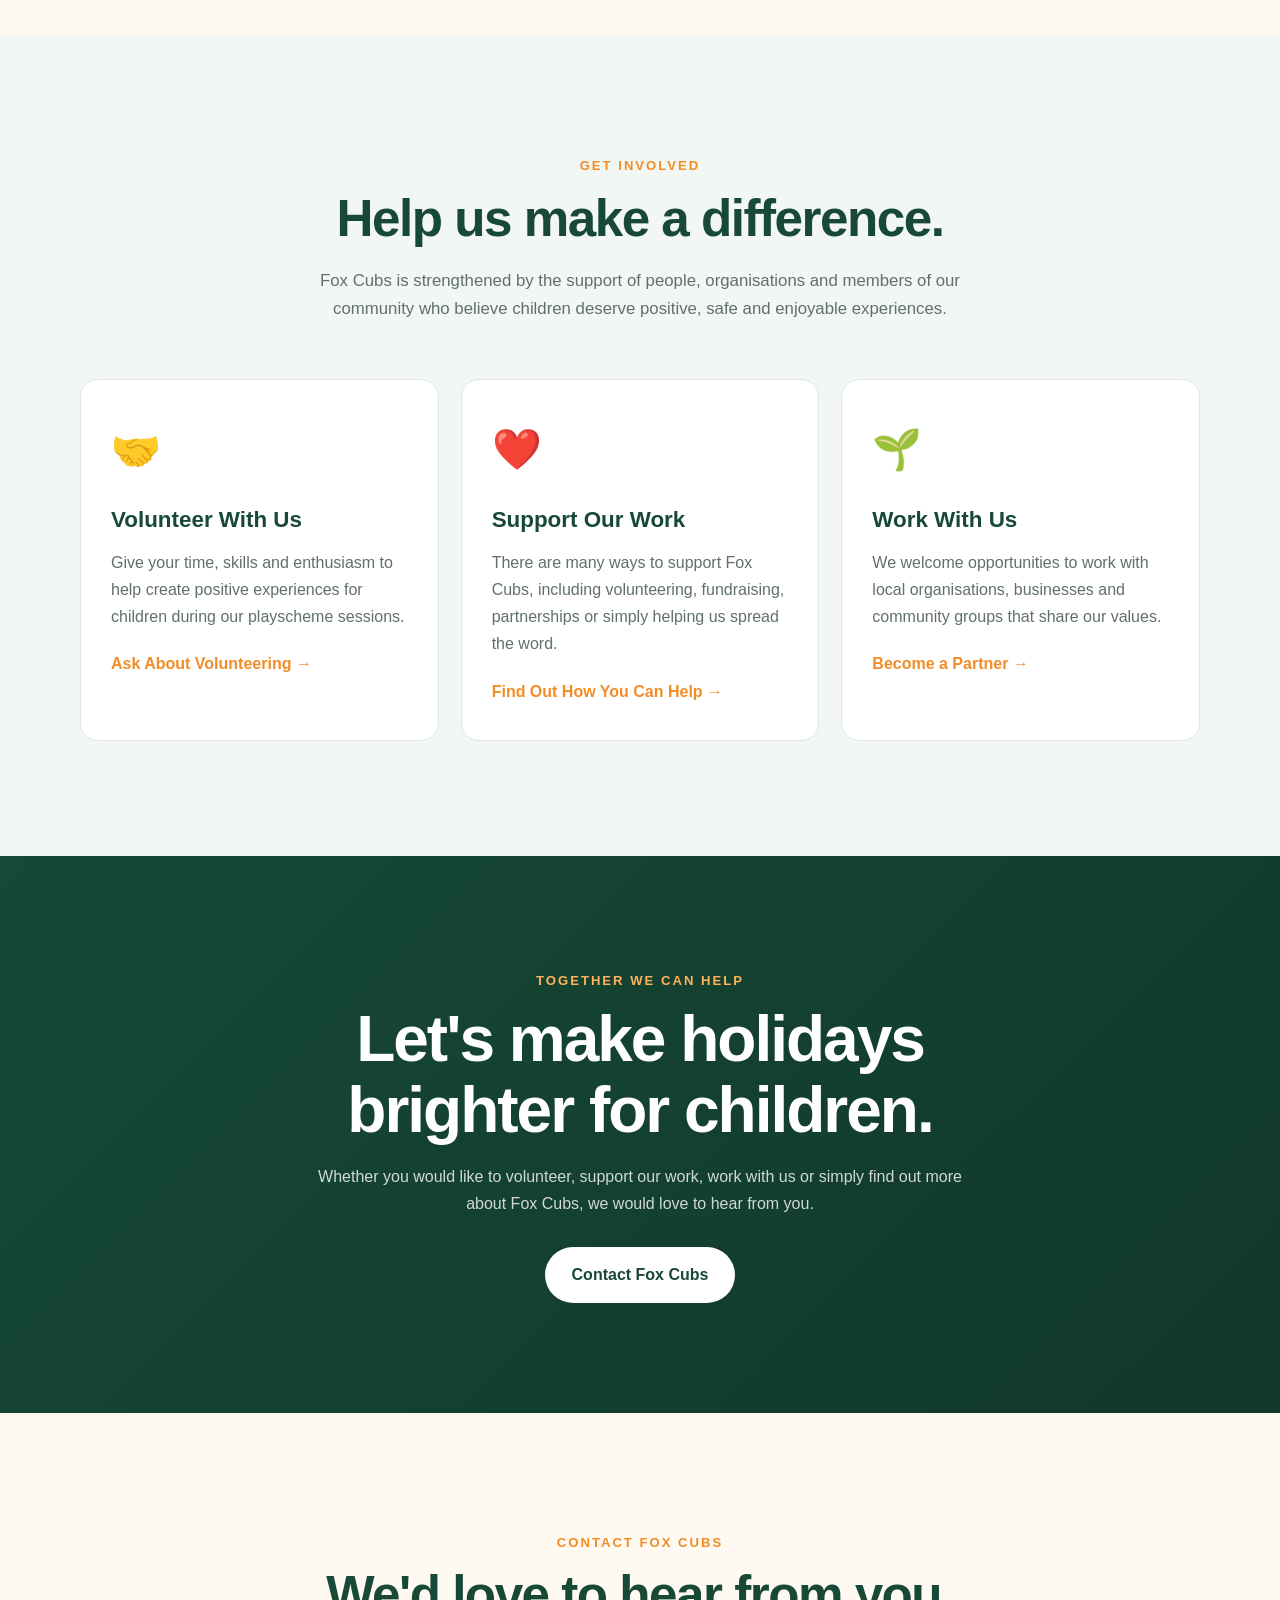
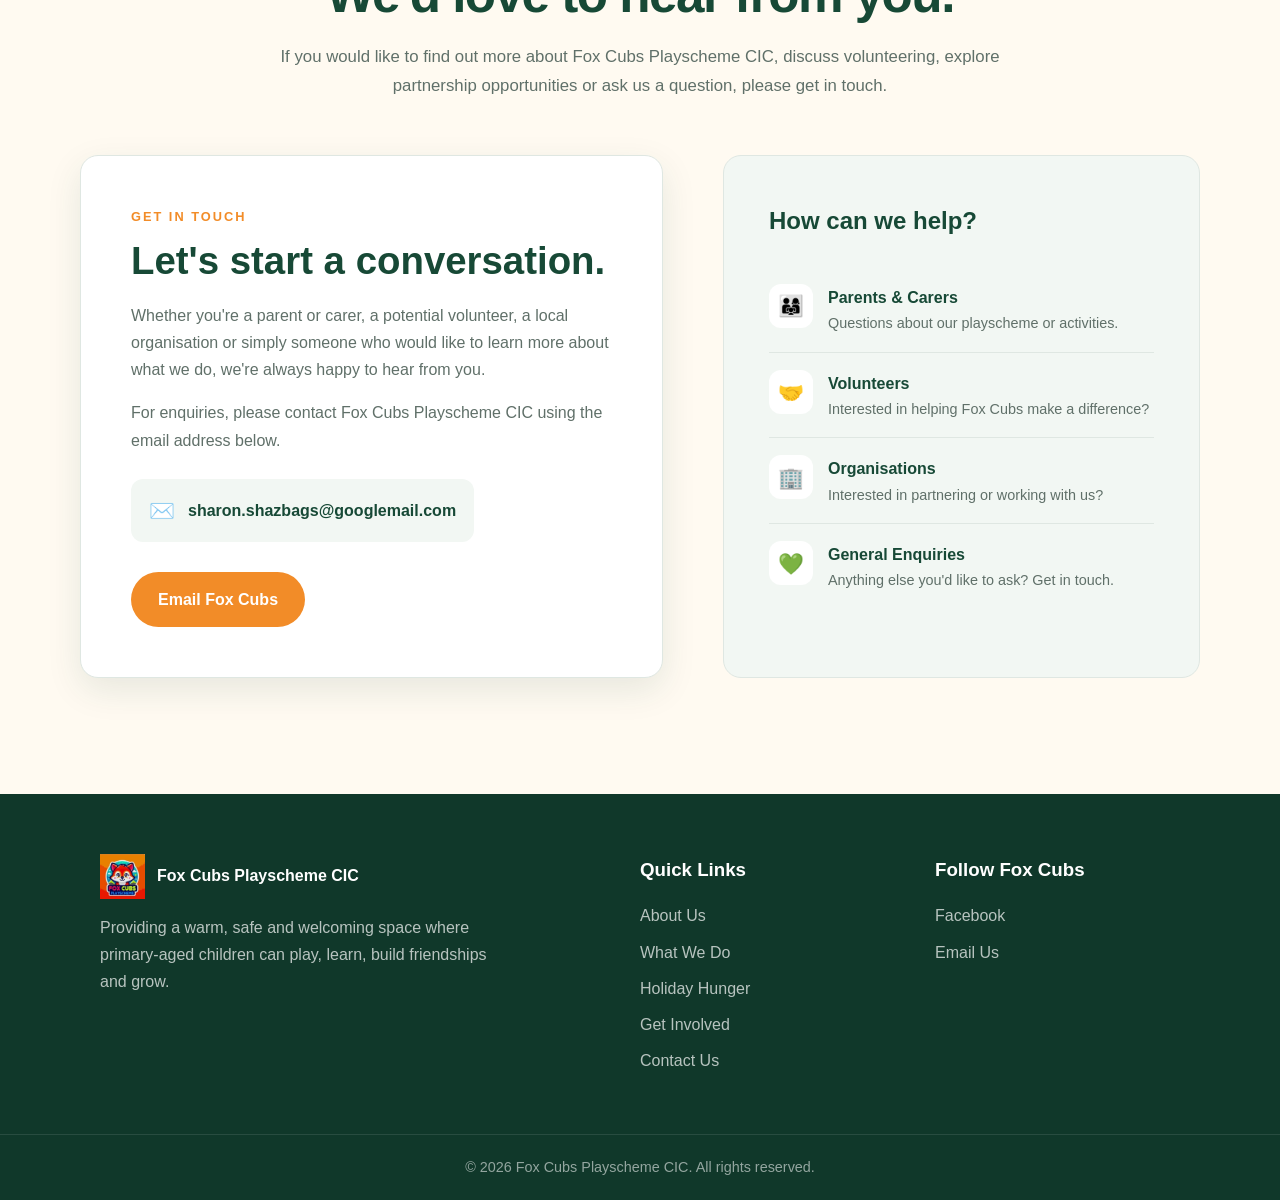
==== commit 4e3bc852: "Finished Version 2.0" ====
--- a/Work-Experience-Fox-Cubs-Playscheme-Website-main/index.html
+++ b/Work-Experience-Fox-Cubs-Playscheme-Website-main/index.html
@@ -1,77 +1,148 @@
 <!DOCTYPE html>
 <html lang="en">
+
 <head>
+
     <meta charset="UTF-8">
-    <meta name="viewport" content="width=device-width, initial-scale=1.0">
+
+    <meta
+        name="viewport"
+        content="width=device-width, initial-scale=1.0"
+    >
 
     <meta
         name="description"
-        content="Fox Cubs Playscheme CIC provides a warm, safe space for primary-aged children to play, learn, enjoy nutritious food and develop social skills."
+        content="Fox Cubs Playscheme CIC provides a warm, safe and welcoming space for primary-aged children to play, learn, enjoy food and develop social skills."
     >
 
-    <title>Fox Cubs Playscheme CIC</title>
-
-    <link rel="stylesheet" href="styles.css">
+    <meta
+        name="referrer"
+        content="strict-origin-when-cross-origin"
+    >
+
+    <meta
+        name="theme-color"
+        content="#174936"
+    >
+
+    <title>
+        Fox Cubs Playscheme CIC | Play, Learn & Grow
+    </title>
+
+    <link
+        rel="stylesheet"
+        href="styles.css"
+    >
+
 </head>
 
+
 <body>
 
-    <!-- =========================
+
+    <!-- =================================
          NAVIGATION
-    ========================== -->
+    ================================== -->
+
     <header class="navbar">
 
-        <a href="#home" class="logo-container">
-            <img src="fox-cubs-logo.png" alt="Fox Cubs Playscheme CIC logo" class="logo-img">
-            <span class="logo-text">Fox Cubs</span>
+        <a
+            href="#home"
+            class="logo-container"
+            aria-label="Fox Cubs Playscheme CIC home"
+        >
+
+            <img
+                src="foxcubsplayscheme.png"
+                alt="Fox Cubs Playscheme CIC logo"
+                class="logo-img"
+            >
+
+            <span class="logo-text">
+                Fox Cubs
+            </span>
+
         </a>
 
+
         <div class="nav-controls">
 
-            <!-- DARK MODE -->
             <button
                 id="darkToggle"
                 class="dark-btn"
+                type="button"
                 aria-label="Switch to dark mode"
                 title="Toggle dark mode"
             >
                 🌙
             </button>
 
-            <!-- MOBILE MENU -->
+
             <button
                 id="hamburger"
                 class="hamburger"
+                type="button"
                 aria-label="Open navigation menu"
                 aria-expanded="false"
+                aria-controls="navLinks"
             >
+
                 <span></span>
                 <span></span>
                 <span></span>
+
             </button>
 
         </div>
 
-        <nav class="nav-links" id="navLinks">
-
-            <a href="#home">Home</a>
-            <a href="#about">About Us</a>
-            <a href="#activities">What We Do</a>
-            <a href="#holiday-hunger">Holiday Hunger</a>
-            <a href="#support">Get Involved</a>
-            <a href="#contact">Contact</a>
+
+        <nav
+            class="nav-links"
+            id="navLinks"
+            aria-label="Main navigation"
+        >
+
+            <a href="#home">
+                Home
+            </a>
+
+            <a href="#about">
+                About Us
+            </a>
+
+            <a href="#activities">
+                What We Do
+            </a>
+
+            <a href="#holiday-hunger">
+                Holiday Hunger
+            </a>
+
+            <a href="#support">
+                Get Involved
+            </a>
+
+            <a href="#contact">
+                Contact Us
+            </a>
 
         </nav>
 
     </header>
 
 
+
     <main>
 
-        <!-- =========================
+
+        <!-- =================================
              HERO
-        ========================== -->
-        <section class="hero" id="home">
+        ================================== -->
+
+        <section
+            class="hero"
+            id="home"
+        >
 
             <div class="hero-content reveal">
 
@@ -79,24 +150,43 @@
                     Fox Cubs Playscheme CIC
                 </span>
 
+
                 <h1>
+
                     A warm, safe space for children to
-                    <span>play, learn & grow.</span>
+
+                    <span>
+                        play, learn & grow.
+                    </span>
+
                 </h1>
 
+
                 <p>
-                    We help combat holiday hunger while giving
-                    primary-aged children opportunities to play,
-                    learn, make friends and develop important social skills.
+
+                    We help combat holiday hunger while
+                    providing primary-aged children with
+                    opportunities to play, learn, make
+                    friends and develop important social
+                    skills.
+
                 </p>
 
+
                 <div class="hero-buttons">
 
-                    <a href="#about" class="btn btn-primary">
+                    <a
+                        href="#about"
+                        class="btn btn-primary"
+                    >
                         Discover Fox Cubs
                     </a>
 
-                    <a href="#support" class="btn btn-outline">
+
+                    <a
+                        href="#support"
+                        class="btn btn-outline"
+                    >
                         Get Involved
                     </a>
 
@@ -107,35 +197,49 @@
         </section>
 
 
-        <!-- =========================
-             INTRO / ABOUT
-        ========================== -->
-        <section id="about" class="section">
+
+        <!-- =================================
+             ABOUT US
+        ================================== -->
+
+        <section
+            id="about"
+            class="section"
+        >
 
             <div class="container">
+
 
                 <div class="section-heading reveal">
 
                     <span class="eyebrow">
                         Who We Are
                     </span>
+
 
                     <h2>
                         Helping children enjoy
                         brighter holidays.
                     </h2>
 
+
                     <p>
-                        Fox Cubs Playscheme CIC is a community-focused
-                        playscheme created to provide primary-aged children
-                        with a welcoming environment where they can feel
-                        safe, supported and included.
+
+                        Fox Cubs Playscheme CIC is a
+                        community-focused playscheme
+                        providing primary-aged children
+                        with a welcoming environment where
+                        they can feel safe, supported and
+                        included.
+
                     </p>
 
                 </div>
 
 
+
                 <div class="about-grid">
+
 
                     <div class="about-text reveal">
 
@@ -143,40 +247,70 @@
                             More than just a playscheme
                         </h3>
 
-                        <p>
-                            We believe every child deserves the opportunity
-                            to enjoy their holidays, regardless of their
+
+                        <p>
+
+                            We believe every child deserves
+                            the opportunity to enjoy their
+                            holidays, regardless of their
                             circumstances.
-                        </p>
-
-                        <p>
-                            Our sessions combine food, play, learning and
-                            social activities to create positive experiences
-                            for children and families within our community.
-                        </p>
-
-                        <a href="#activities" class="text-link">
+
+                        </p>
+
+
+                        <p>
+
+                            Our sessions bring together
+                            food, play, learning and social
+                            activities to create positive
+                            experiences for children and
+                            families within our community.
+
+                        </p>
+
+
+                        <a
+                            href="#activities"
+                            class="text-link"
+                        >
                             Discover what we do →
                         </a>
 
                     </div>
 
 
+
                     <div class="about-highlight reveal">
 
                         <div class="highlight-icon">
                             🦊
                         </div>
+
 
                         <h3>
                             Our Purpose
                         </h3>
 
-                        <p>
-                            To combat holiday hunger and provide a warm,
-                            safe space for primary-aged children to enjoy
-                            play and learning while developing their
-                            social skills.
+
+                        <p>
+
+                            To show people who we are at
+                            Fox Cubs Playscheme CIC, while
+                            helping to combat holiday hunger
+                            and providing a warm, safe space
+                            for primary-aged children to
+                            enjoy play and learning.
+
+                        </p>
+
+
+                        <p>
+
+                            We encourage children to build
+                            friendships, confidence and
+                            positive social skills in a
+                            supportive environment.
+
                         </p>
 
                     </div>
@@ -188,14 +322,21 @@
         </section>
 
 
-        <!-- =========================
+
+        <!-- =================================
              HOLIDAY HUNGER
-        ========================== -->
-        <section id="holiday-hunger" class="section holiday-section">
+        ================================== -->
+
+        <section
+            id="holiday-hunger"
+            class="section holiday-section"
+        >
 
             <div class="container">
 
+
                 <div class="holiday-grid">
+
 
                     <div class="holiday-content reveal">
 
@@ -203,68 +344,119 @@
                             Tackling Holiday Hunger
                         </span>
 
+
                         <h2>
-                            No child should have
-                            to worry about where
-                            their next meal comes from.
+
+                            Helping children enjoy
+                            happier, healthier holidays.
+
                         </h2>
 
-                        <p>
-                            School holidays can be difficult for families
-                            who rely on school meals. Fox Cubs helps by
-                            providing children with access to food while
-                            creating a welcoming environment where they
-                            can enjoy their time away from school.
-                        </p>
-
-                        <p>
-                            Food is only part of what we provide. We combine
-                            nutritious meals with activities, play,
-                            learning and opportunities to build friendships.
-                        </p>
-
-                        <a href="#support" class="btn btn-primary">
+
+                        <p>
+
+                            School holidays can be a
+                            challenging time for families.
+                            Fox Cubs Playscheme CIC aims to
+                            help by providing children with
+                            food, activities and a safe,
+                            welcoming place to spend time.
+
+                        </p>
+
+
+                        <p>
+
+                            We believe that children should
+                            be able to enjoy their holidays,
+                            have fun with friends and take
+                            part in positive activities
+                            without feeling excluded.
+
+                        </p>
+
+
+                        <a
+                            href="#support"
+                            class="btn btn-primary"
+                        >
                             Support Our Work
                         </a>
 
                     </div>
 
 
+
                     <div class="holiday-cards reveal">
 
+
                         <div class="mini-card">
-                            <span>🍽️</span>
+
+                            <span>
+                                🍽️
+                            </span>
+
                             <div>
-                                <h3>Food & Support</h3>
+
+                                <h3>
+                                    Food & Support
+                                </h3>
+
                                 <p>
-                                    Helping children access food during
-                                    school holidays.
+                                    Helping children access
+                                    food during school holidays.
                                 </p>
+
                             </div>
-                        </div>
+
+                        </div>
+
 
 
                         <div class="mini-card">
-                            <span>🏠</span>
+
+                            <span>
+                                🏠
+                            </span>
+
                             <div>
-                                <h3>A Safe Space</h3>
+
+                                <h3>
+                                    A Safe Space
+                                </h3>
+
                                 <p>
-                                    A warm, welcoming environment where
-                                    children can feel comfortable.
+                                    A warm and welcoming
+                                    environment where children
+                                    can feel comfortable.
                                 </p>
+
                             </div>
-                        </div>
+
+                        </div>
+
 
 
                         <div class="mini-card">
-                            <span>❤️</span>
+
+                            <span>
+                                ❤️
+                            </span>
+
                             <div>
-                                <h3>Community</h3>
+
+                                <h3>
+                                    Community
+                                </h3>
+
                                 <p>
-                                    Supporting children and families
-                                    within our community.
+                                    Bringing children and
+                                    families together through
+                                    positive experiences.
                                 </p>
+
                             </div>
+
                         </div>
 
                     </div>
@@ -276,12 +468,18 @@
         </section>
 
 
-        <!-- =========================
+
+        <!-- =================================
              WHAT WE DO
-        ========================== -->
-        <section id="activities" class="section">
+        ================================== -->
+
+        <section
+            id="activities"
+            class="section"
+        >
 
             <div class="container">
+
 
                 <div class="section-heading reveal">
 
@@ -289,38 +487,52 @@
                         What We Do
                     </span>
 
+
                     <h2>
                         Play, learn, connect.
                     </h2>
 
+
                     <p>
-                        Our activities are designed to give children
-                        opportunities to have fun while developing
-                        confidence, creativity and social skills.
+
+                        Our activities are designed to
+                        give children opportunities to
+                        have fun while developing
+                        confidence, creativity and
+                        social skills.
+
                     </p>
 
                 </div>
 
 
+
                 <div class="cards">
+
 
                     <article class="card reveal">
 
                         <div class="card-icon">
                             🎨
                         </div>
+
 
                         <h3>
                             Play & Creativity
                         </h3>
 
-                        <p>
-                            Creative activities, games and imaginative
-                            play that encourage children to express
-                            themselves and have fun.
+
+                        <p>
+
+                            Creative activities, games and
+                            imaginative play that encourage
+                            children to express themselves
+                            and have fun.
+
                         </p>
 
                     </article>
+
 
 
                     <article class="card reveal">
@@ -328,18 +540,24 @@
                         <div class="card-icon">
                             📚
                         </div>
+
 
                         <h3>
                             Learning
                         </h3>
 
-                        <p>
-                            Activities that encourage curiosity,
-                            learning and the development of new skills
-                            in an enjoyable environment.
+
+                        <p>
+
+                            Activities that encourage
+                            curiosity, learning and the
+                            development of new skills in an
+                            enjoyable environment.
+
                         </p>
 
                     </article>
+
 
 
                     <article class="card reveal">
@@ -347,17 +565,23 @@
                         <div class="card-icon">
                             🤝
                         </div>
+
 
                         <h3>
                             Social Skills
                         </h3>
 
-                        <p>
-                            Helping children develop friendships,
-                            communication, confidence and teamwork.
+
+                        <p>
+
+                            Helping children develop
+                            friendships, communication,
+                            confidence and teamwork.
+
                         </p>
 
                     </article>
+
 
 
                     <article class="card reveal">
@@ -365,15 +589,20 @@
                         <div class="card-icon">
                             ⚽
                         </div>
+
 
                         <h3>
                             Active Play
                         </h3>
 
-                        <p>
-                            Fun activities that encourage children
-                            to stay active, work together and enjoy
-                            being part of a group.
+
+                        <p>
+
+                            Fun activities that encourage
+                            children to stay active, work
+                            together and enjoy being part
+                            of a group.
+
                         </p>
 
                     </article>
@@ -385,12 +614,18 @@
         </section>
 
 
-        <!-- =========================
-             SUPPORT / VOLUNTEER
-        ========================== -->
-        <section id="support" class="section support-section">
+
+        <!-- =================================
+             GET INVOLVED
+        ================================== -->
+
+        <section
+            id="support"
+            class="section support-section"
+        >
 
             <div class="container">
+
 
                 <div class="section-heading reveal">
 
@@ -398,87 +633,123 @@
                         Get Involved
                     </span>
 
+
                     <h2>
                         Help us make a difference.
                     </h2>
 
+
                     <p>
-                        Fox Cubs relies on the support of people and
-                        organisations who believe that children deserve
-                        safe, positive and enjoyable holiday experiences.
+
+                        Fox Cubs is strengthened by the
+                        support of people, organisations
+                        and members of our community who
+                        believe children deserve positive,
+                        safe and enjoyable experiences.
+
                     </p>
 
                 </div>
 
 
+
                 <div class="support-grid">
 
-                    <!-- VOLUNTEER -->
-                    <div class="support-card volunteer-card reveal">
+
+                    <div class="support-card reveal">
 
                         <div class="support-icon">
                             🤝
                         </div>
+
 
                         <h3>
                             Volunteer With Us
                         </h3>
 
-                        <p>
-                            Give your time, skills and enthusiasm to help
-                            create positive experiences for children
-                            during our playscheme sessions.
-                        </p>
-
-                        <a href="#contact" class="support-link">
+
+                        <p>
+
+                            Give your time, skills and
+                            enthusiasm to help create
+                            positive experiences for
+                            children during our
+                            playscheme sessions.
+
+                        </p>
+
+
+                        <a
+                            href="#contact"
+                            class="support-link"
+                        >
                             Ask About Volunteering →
                         </a>
 
                     </div>
 
 
-                    <!-- SUPPORT -->
-                    <div class="support-card donate-card reveal">
+
+                    <div class="support-card reveal">
 
                         <div class="support-icon">
                             ❤️
                         </div>
+
 
                         <h3>
                             Support Our Work
                         </h3>
 
-                        <p>
-                            There are many ways to support Fox Cubs,
-                            whether through volunteering, partnerships,
-                            fundraising or helping spread the word.
-                        </p>
-
-                        <a href="#contact" class="support-link">
+
+                        <p>
+
+                            There are many ways to support
+                            Fox Cubs, including volunteering,
+                            fundraising, partnerships or
+                            simply helping us spread the
+                            word.
+
+                        </p>
+
+
+                        <a
+                            href="#contact"
+                            class="support-link"
+                        >
                             Find Out How You Can Help →
                         </a>
 
                     </div>
 
 
-                    <!-- PARTNERS -->
-                    <div class="support-card partner-card reveal">
+
+                    <div class="support-card reveal">
 
                         <div class="support-icon">
                             🌱
                         </div>
+
 
                         <h3>
                             Work With Us
                         </h3>
 
-                        <p>
-                            We welcome opportunities to work with local
-                            organisations, businesses and community groups
+
+                        <p>
+
+                            We welcome opportunities to work
+                            with local organisations,
+                            businesses and community groups
                             that share our values.
-                        </p>
-
-                        <a href="#contact" class="support-link">
+
+                        </p>
+
+
+                        <a
+                            href="#contact"
+                            class="support-link"
+                        >
                             Become a Partner →
                         </a>
 
@@ -491,9 +762,11 @@
         </section>
 
 
-        <!-- =========================
-             CTA
-        ========================== -->
+
+        <!-- =================================
+             CALL TO ACTION
+        ================================== -->
+
         <section class="cta">
 
             <div class="container reveal">
@@ -501,20 +774,29 @@
                 <span class="eyebrow">
                     Together We Can Help
                 </span>
+
 
                 <h2>
                     Let's make holidays
                     brighter for children.
                 </h2>
 
+
                 <p>
-                    Whether you want to volunteer, work with us,
-                    support our work or simply find out more,
-                    we'd love to hear from you.
+
+                    Whether you would like to volunteer,
+                    support our work, work with us or
+                    simply find out more about Fox Cubs,
+                    we would love to hear from you.
+
                 </p>
 
-                <a href="#contact" class="btn btn-white">
-                    Get In Touch
+
+                <a
+                    href="#contact"
+                    class="btn btn-white"
+                >
+                    Contact Fox Cubs
                 </a>
 
             </div>
@@ -522,92 +804,212 @@
         </section>
 
 
-        <!-- =========================
-             CONTACT
-        ========================== -->
-        <section id="contact" class="section">
+
+        <!-- =================================
+             PROFESSIONAL CONTACT SECTION
+        ================================== -->
+
+        <section
+            id="contact"
+            class="section contact-section"
+        >
 
             <div class="container">
 
+
                 <div class="section-heading reveal">
 
                     <span class="eyebrow">
-                        Contact Us
+                        Contact Fox Cubs
                     </span>
+
 
                     <h2>
                         We'd love to hear from you.
                     </h2>
 
+
                     <p>
-                        Have a question about Fox Cubs, volunteering,
-                        supporting our work or working with us?
-                        Get in touch.
+
+                        If you would like to find out more
+                        about Fox Cubs Playscheme CIC,
+                        discuss volunteering, explore
+                        partnership opportunities or ask
+                        us a question, please get in touch.
+
                     </p>
 
                 </div>
 
 
-                <form id="contactForm" class="contact-form reveal">
-
-                    <div class="form-row">
-
-                        <div class="form-group">
-                            <label for="name">Your Name</label>
-
-                            <input
-                                type="text"
-                                id="name"
-                                name="name"
-                                placeholder="Your name"
-                                required
-                            >
-                        </div>
-
-
-                        <div class="form-group">
-                            <label for="email">Email Address</label>
-
-                            <input
-                                type="email"
-                                id="email"
-                                name="email"
-                                placeholder="Your email address"
-                                required
-                            >
-                        </div>
+
+                <div class="contact-layout">
+
+
+                    <!-- CONTACT INFORMATION -->
+
+                    <div class="contact-information reveal">
+
+                        <span class="contact-small-title">
+                            Get in touch
+                        </span>
+
+
+                        <h3>
+                            Let's start a conversation.
+                        </h3>
+
+
+                        <p>
+
+                            Whether you're a parent or carer,
+                            a potential volunteer, a local
+                            organisation or simply someone
+                            who would like to learn more
+                            about what we do, we're always
+                            happy to hear from you.
+
+                        </p>
+
+
+                        <p>
+
+                            For enquiries, please contact
+                            Fox Cubs Playscheme CIC using
+                            the email address below.
+
+                        </p>
+
+
+                        <a
+                            href="mailto:sharon.shazbags@googlemail.com"
+                            class="email-address"
+                        >
+                            <span class="email-icon">
+                                ✉️
+                            </span>
+
+                            <span>
+                                sharon.shazbags@googlemail.com
+                            </span>
+
+                        </a>
+
+
+                        <a
+                            href="mailto:sharon.shazbags@googlemail.com"
+                            class="btn btn-primary email-button"
+                        >
+                            Email Fox Cubs
+                        </a>
 
                     </div>
 
 
-                    <div class="form-group">
-
-                        <label for="message">
+
+                    <!-- CONTACT TOPICS -->
+
+                    <div class="contact-topics reveal">
+
+
+                        <h3>
                             How can we help?
-                        </label>
-
-                        <textarea
-                            id="message"
-                            name="message"
-                            rows="6"
-                            placeholder="Write your message here..."
-                            required
-                        ></textarea>
+                        </h3>
+
+
+                        <div class="contact-topic">
+
+                            <span>
+                                👨‍👩‍👧
+                            </span>
+
+                            <div>
+
+                                <h4>
+                                    Parents & Carers
+                                </h4>
+
+                                <p>
+                                    Questions about our
+                                    playscheme or activities.
+                                </p>
+
+                            </div>
+
+                        </div>
+
+
+
+                        <div class="contact-topic">
+
+                            <span>
+                                🤝
+                            </span>
+
+                            <div>
+
+                                <h4>
+                                    Volunteers
+                                </h4>
+
+                                <p>
+                                    Interested in helping
+                                    Fox Cubs make a difference?
+                                </p>
+
+                            </div>
+
+                        </div>
+
+
+
+                        <div class="contact-topic">
+
+                            <span>
+                                🏢
+                            </span>
+
+                            <div>
+
+                                <h4>
+                                    Organisations
+                                </h4>
+
+                                <p>
+                                    Interested in partnering
+                                    or working with us?
+                                </p>
+
+                            </div>
+
+                        </div>
+
+
+
+                        <div class="contact-topic">
+
+                            <span>
+                                💚
+                            </span>
+
+                            <div>
+
+                                <h4>
+                                    General Enquiries
+                                </h4>
+
+                                <p>
+                                    Anything else you'd like
+                                    to ask? Get in touch.
+                                </p>
+
+                            </div>
+
+                        </div>
 
                     </div>
 
-
-                    <button type="submit" class="btn btn-primary">
-                        Send Message
-                    </button>
-
-                    <p
-                        id="formMessage"
-                        class="form-message"
-                        aria-live="polite"
-                    ></p>
-
-                </form>
+                </div>
 
             </div>
 
@@ -616,50 +1018,86 @@
     </main>
 
 
-    <!-- =========================
+
+    <!-- =================================
          FOOTER
-    ========================== -->
+    ================================== -->
+
     <footer>
 
         <div class="footer-container">
 
+
             <div class="footer-brand">
 
                 <div class="footer-logo">
+
                     <img
-                        src="fox-cubs-logo.png"
+                        src="foxcubsplayscheme.png"
                         alt="Fox Cubs Playscheme CIC logo"
                     >
+
 
                     <span>
                         Fox Cubs Playscheme CIC
                     </span>
+
                 </div>
 
+
                 <p>
-                    Creating warm, safe and welcoming spaces where
-                    primary-aged children can play, learn and grow.
+
+                    Providing a warm, safe and welcoming
+                    space where primary-aged children can
+                    play, learn, build friendships and grow.
+
                 </p>
 
             </div>
 
 
+
             <div class="footer-links">
 
-                <h3>Quick Links</h3>
-
-                <a href="#about">About Us</a>
-                <a href="#activities">What We Do</a>
-                <a href="#holiday-hunger">Holiday Hunger</a>
-                <a href="#support">Get Involved</a>
-                <a href="#contact">Contact</a>
+                <h3>
+                    Quick Links
+                </h3>
+
+
+                <a href="#about">
+                    About Us
+                </a>
+
+
+                <a href="#activities">
+                    What We Do
+                </a>
+
+
+                <a href="#holiday-hunger">
+                    Holiday Hunger
+                </a>
+
+
+                <a href="#support">
+                    Get Involved
+                </a>
+
+
+                <a href="#contact">
+                    Contact Us
+                </a>
 
             </div>
 
 
+
             <div class="footer-social">
 
-                <h3>Follow Fox Cubs</h3>
+                <h3>
+                    Follow Fox Cubs
+                </h3>
+
 
                 <a
                     href="https://www.facebook.com/people/Fox-Cubs-Playscheme/100077673514242/"
@@ -669,15 +1107,24 @@
                     Facebook
                 </a>
 
+
+                <a
+                    href="mailto:sharon.shazbags@googlemail.com"
+                >
+                    Email Us
+                </a>
+
             </div>
 
         </div>
 
 
+
         <div class="footer-bottom">
 
             <p>
-                © 2026 Fox Cubs Playscheme CIC. All rights reserved.
+                © 2026 Fox Cubs Playscheme CIC.
+                All rights reserved.
             </p>
 
         </div>
@@ -685,7 +1132,9 @@
     </footer>
 
 
+
     <script src="script.js"></script>
 
 </body>
+
 </html>
--- a/Work-Experience-Fox-Cubs-Playscheme-Website-main/styles.css
+++ b/Work-Experience-Fox-Cubs-Playscheme-Website-main/styles.css
@@ -1,35 +1,43 @@
 /* =========================================
    FOX CUBS PLAYSHEME CIC
-   MODERN RESPONSIVE CHARITY WEBSITE
+   MODERN UK CHARITY WEBSITE
 ========================================= */
 
 
 /* =========================================
-   PROFESSIONAL COLOUR SYSTEM
+   VARIABLES
 ========================================= */
 
 :root {
 
     --forest: #174936;
+
     --forest-dark: #10382a;
+
     --forest-light: #28664c;
 
     --sage: #dce9df;
+
     --sage-light: #f2f7f3;
 
     --cream: #fffaf1;
+
     --white: #ffffff;
 
     --orange: #f28c28;
+
     --orange-dark: #d96f0b;
+
     --orange-light: #fff0dc;
 
     --text: #26352e;
+
     --text-light: #607069;
 
     --border: #dfe7e2;
 
-    --shadow: 0 12px 35px rgba(23, 73, 54, 0.10);
+    --shadow:
+        0 12px 35px rgba(23, 73, 54, 0.10);
 
     --radius: 18px;
 
@@ -42,19 +50,27 @@
 ========================================= */
 
 * {
+
     margin: 0;
+
     padding: 0;
+
     box-sizing: border-box;
+
 }
 
 
 html {
+
     scroll-behavior: smooth;
+
     scroll-padding-top: 90px;
+
 }
 
 
 body {
+
     font-family:
         "Segoe UI",
         Arial,
@@ -66,39 +82,49 @@
 
     color: var(--text);
 
+    overflow-x: hidden;
+
     transition:
         background 0.5s ease,
         color 0.5s ease;
 
-    overflow-x: hidden;
 }
 
 
 img {
+
+    display: block;
+
     max-width: 100%;
-    display: block;
+
 }
 
 
 button,
 input,
 textarea {
+
     font: inherit;
+
 }
 
 
 button {
+
     cursor: pointer;
+
 }
 
 
 a {
+
     color: inherit;
+
 }
 
 
 /* =========================================
-   NAVBAR
+   NAVIGATION
 ========================================= */
 
 .navbar {
@@ -117,22 +143,21 @@
 
     justify-content: space-between;
 
-    padding: 15px clamp(20px, 5vw, 70px);
-
-    background: rgba(255, 255, 255, 0.96);
+    padding:
+        15px
+        clamp(20px, 5vw, 70px);
+
+    background:
+        rgba(255,255,255,0.96);
 
     backdrop-filter: blur(14px);
 
     box-shadow:
-        0 3px 20px rgba(0, 0, 0, 0.06);
-
-    transition:
-        background var(--transition),
-        box-shadow var(--transition);
-}
-
-
-/* LOGO */
+        0 3px 20px
+        rgba(0,0,0,0.06);
+
+}
+
 
 .logo-container {
 
@@ -142,13 +167,12 @@
 
     gap: 12px;
 
+    color: var(--forest);
+
     text-decoration: none;
 
     font-weight: 800;
 
-    color: var(--forest);
-
-    flex-shrink: 0;
 }
 
 
@@ -162,6 +186,7 @@
 
     transition:
         transform 0.3s ease;
+
 }
 
 
@@ -170,6 +195,7 @@
     transform:
         rotate(-5deg)
         scale(1.06);
+
 }
 
 
@@ -177,11 +203,19 @@
 
     font-size: 1.15rem;
 
-    letter-spacing: -0.3px;
-}
-
-
-/* NAVIGATION */
+}
+
+
+.nav-controls {
+
+    display: flex;
+
+    align-items: center;
+
+    gap: 10px;
+
+}
+
 
 .nav-links {
 
@@ -189,7 +223,9 @@
 
     align-items: center;
 
-    gap: clamp(16px, 2.5vw, 32px);
+    gap:
+        clamp(16px, 2.5vw, 32px);
+
 }
 
 
@@ -197,16 +233,17 @@
 
     position: relative;
 
+    color: var(--text);
+
+    font-size: 0.95rem;
+
+    font-weight: 600;
+
     text-decoration: none;
-
-    color: var(--text);
-
-    font-size: 0.95rem;
-
-    font-weight: 600;
 
     transition:
         color 0.3s ease;
+
 }
 
 
@@ -228,60 +265,54 @@
 
     transition:
         width 0.3s ease;
+
 }
 
 
 .nav-links a:hover {
 
     color: var(--orange);
+
 }
 
 
 .nav-links a:hover::after {
 
     width: 100%;
-}
-
-
-/* NAV CONTROLS */
-
-.nav-controls {
+
+}
+
+
+/* =========================================
+   DARK MODE BUTTON
+========================================= */
+
+.dark-btn {
+
+    width: 42px;
+
+    height: 42px;
+
+    border: none;
+
+    border-radius: 50%;
 
     display: flex;
 
     align-items: center;
 
-    gap: 10px;
-}
-
-
-/* DARK MODE */
-
-.dark-btn {
-
-    width: 42px;
-
-    height: 42px;
-
-    border: none;
-
-    border-radius: 50%;
+    justify-content: center;
 
     background: var(--sage-light);
 
     color: var(--forest);
 
     font-size: 1.1rem;
-
-    display: flex;
-
-    align-items: center;
-
-    justify-content: center;
 
     transition:
         transform 0.3s ease,
         background 0.3s ease;
+
 }
 
 
@@ -292,10 +323,13 @@
         scale(1.08);
 
     background: var(--sage);
-}
-
-
-/* HAMBURGER */
+
+}
+
+
+/* =========================================
+   HAMBURGER
+========================================= */
 
 .hamburger {
 
@@ -316,6 +350,7 @@
     align-items: center;
 
     gap: 5px;
+
 }
 
 
@@ -332,6 +367,7 @@
     transition:
         transform 0.3s ease,
         opacity 0.3s ease;
+
 }
 
 
@@ -341,7 +377,8 @@
 
 .hero {
 
-    min-height: calc(100vh - 78px);
+    min-height:
+        calc(100vh - 78px);
 
     display: flex;
 
@@ -351,13 +388,14 @@
 
     text-align: center;
 
+    position: relative;
+
+    overflow: hidden;
+
     padding:
-        80px
-        20px;
-
-    position: relative;
-
-    overflow: hidden;
+        80px 20px;
+
+    color: white;
 
     background:
 
@@ -373,7 +411,6 @@
             var(--forest)
         );
 
-    color: white;
 }
 
 
@@ -389,11 +426,13 @@
 
     border-radius: 50%;
 
-    background: rgba(242, 140, 40, 0.14);
-
     top: -220px;
 
     right: -180px;
+
+    background:
+        rgba(242,140,40,0.14);
+
 }
 
 
@@ -409,11 +448,13 @@
 
     border-radius: 50%;
 
-    background: rgba(255, 255, 255, 0.05);
-
     bottom: -150px;
 
     left: -100px;
+
+    background:
+        rgba(255,255,255,0.05);
+
 }
 
 
@@ -424,6 +465,7 @@
     z-index: 2;
 
     max-width: 850px;
+
 }
 
 
@@ -442,6 +484,7 @@
     text-transform: uppercase;
 
     letter-spacing: 2px;
+
 }
 
 
@@ -455,12 +498,14 @@
     letter-spacing: -3px;
 
     margin-bottom: 25px;
+
 }
 
 
 .hero h1 span {
 
     color: #ffb25b;
+
 }
 
 
@@ -468,26 +513,29 @@
 
     max-width: 720px;
 
-    margin: 0 auto;
-
-    color: rgba(255,255,255,0.88);
+    margin: auto;
+
+    color:
+        rgba(255,255,255,0.88);
 
     font-size:
-        clamp(1rem, 2vw, 1.25rem);
+        clamp(1rem,2vw,1.25rem);
+
 }
 
 
 .hero-buttons {
 
+    display: flex;
+
+    justify-content: center;
+
+    flex-wrap: wrap;
+
+    gap: 14px;
+
     margin-top: 35px;
 
-    display: flex;
-
-    justify-content: center;
-
-    flex-wrap: wrap;
-
-    gap: 14px;
 }
 
 
@@ -506,12 +554,12 @@
     min-height: 48px;
 
     padding:
-        12px
-        25px;
+        12px 25px;
+
+    border:
+        2px solid transparent;
 
     border-radius: 999px;
-
-    border: 2px solid transparent;
 
     text-decoration: none;
 
@@ -522,6 +570,7 @@
         box-shadow 0.3s ease,
         background 0.3s ease,
         color 0.3s ease;
+
 }
 
 
@@ -531,7 +580,9 @@
         translateY(-4px);
 
     box-shadow:
-        0 12px 25px rgba(0,0,0,0.18);
+        0 12px 25px
+        rgba(0,0,0,0.18);
+
 }
 
 
@@ -540,22 +591,27 @@
     background: var(--orange);
 
     color: white;
+
 }
 
 
 .btn-primary:hover {
 
-    background: var(--orange-dark);
+    background:
+        var(--orange-dark);
+
 }
 
 
 .btn-outline {
 
-    border-color: rgba(255,255,255,0.7);
+    border-color:
+        rgba(255,255,255,0.7);
 
     color: white;
 
     background: transparent;
+
 }
 
 
@@ -564,6 +620,7 @@
     background: white;
 
     color: var(--forest);
+
 }
 
 
@@ -572,6 +629,7 @@
     background: white;
 
     color: var(--forest);
+
 }
 
 
@@ -580,6 +638,7 @@
     background: var(--orange);
 
     color: white;
+
 }
 
 
@@ -590,16 +649,19 @@
 .section {
 
     padding:
-        clamp(70px, 9vw, 120px)
+        clamp(70px,9vw,120px)
         20px;
+
 }
 
 
 .container {
 
-    width: min(1120px, 100%);
+    width:
+        min(1120px,100%);
 
     margin: auto;
+
 }
 
 
@@ -608,10 +670,10 @@
     max-width: 720px;
 
     margin:
-        0 auto
-        55px;
+        0 auto 55px;
 
     text-align: center;
+
 }
 
 
@@ -630,6 +692,7 @@
     letter-spacing: 2px;
 
     text-transform: uppercase;
+
 }
 
 
@@ -638,13 +701,14 @@
     color: var(--forest);
 
     font-size:
-        clamp(2rem, 4vw, 3.3rem);
+        clamp(2rem,4vw,3.3rem);
 
     line-height: 1.15;
 
     letter-spacing: -1.5px;
 
     margin-bottom: 18px;
+
 }
 
 
@@ -653,6 +717,7 @@
     color: var(--text-light);
 
     font-size: 1.05rem;
+
 }
 
 
@@ -665,11 +730,12 @@
     display: grid;
 
     grid-template-columns:
-        repeat(2, 1fr);
+        repeat(2,1fr);
 
     gap: 50px;
 
     align-items: center;
+
 }
 
 
@@ -680,6 +746,7 @@
     font-size: 1.7rem;
 
     margin-bottom: 15px;
+
 }
 
 
@@ -688,6 +755,7 @@
     color: var(--text-light);
 
     margin-bottom: 15px;
+
 }
 
 
@@ -705,6 +773,7 @@
 
     transition:
         transform 0.3s ease;
+
 }
 
 
@@ -712,6 +781,7 @@
 
     transform:
         translateX(5px);
+
 }
 
 
@@ -727,6 +797,7 @@
         1px solid var(--border);
 
     box-shadow: var(--shadow);
+
 }
 
 
@@ -735,6 +806,7 @@
     font-size: 3rem;
 
     margin-bottom: 15px;
+
 }
 
 
@@ -745,12 +817,16 @@
     font-size: 1.5rem;
 
     margin-bottom: 10px;
+
 }
 
 
 .about-highlight p {
 
     color: var(--text-light);
+
+    margin-bottom: 12px;
+
 }
 
 
@@ -766,6 +842,7 @@
             var(--orange-light),
             #fff8ed
         );
+
 }
 
 
@@ -774,12 +851,12 @@
     display: grid;
 
     grid-template-columns:
-        1.1fr
-        0.9fr;
+        1.1fr 0.9fr;
 
     gap: 70px;
 
     align-items: center;
+
 }
 
 
@@ -788,13 +865,14 @@
     color: var(--forest);
 
     font-size:
-        clamp(2rem, 4vw, 3.4rem);
+        clamp(2rem,4vw,3.4rem);
 
     line-height: 1.1;
 
     letter-spacing: -1.5px;
 
     margin-bottom: 22px;
+
 }
 
 
@@ -804,7 +882,6 @@
 
     margin-bottom: 18px;
 
-    max-width: 650px;
 }
 
 
@@ -815,6 +892,7 @@
     flex-direction: column;
 
     gap: 16px;
+
 }
 
 
@@ -833,14 +911,17 @@
     border-radius: var(--radius);
 
     border:
-        1px solid rgba(23,73,54,0.08);
+        1px solid
+        rgba(23,73,54,0.08);
 
     box-shadow:
-        0 8px 25px rgba(23,73,54,0.08);
+        0 8px 25px
+        rgba(23,73,54,0.08);
 
     transition:
         transform 0.3s ease,
         box-shadow 0.3s ease;
+
 }
 
 
@@ -850,13 +931,16 @@
         translateX(8px);
 
     box-shadow:
-        0 15px 35px rgba(23,73,54,0.13);
+        0 15px 35px
+        rgba(23,73,54,0.13);
+
 }
 
 
 .mini-card > span {
 
     font-size: 2rem;
+
 }
 
 
@@ -865,6 +949,7 @@
     color: var(--forest);
 
     margin-bottom: 4px;
+
 }
 
 
@@ -873,11 +958,12 @@
     color: var(--text-light);
 
     font-size: 0.95rem;
+
 }
 
 
 /* =========================================
-   ACTIVITY CARDS
+   WHAT WE DO
 ========================================= */
 
 .cards {
@@ -885,15 +971,17 @@
     display: grid;
 
     grid-template-columns:
-        repeat(4, 1fr);
+        repeat(4,1fr);
 
     gap: 20px;
+
 }
 
 
 .card {
 
-    padding: 30px 25px;
+    padding:
+        30px 25px;
 
     background: white;
 
@@ -903,12 +991,14 @@
     border-radius: var(--radius);
 
     box-shadow:
-        0 5px 20px rgba(23,73,54,0.05);
+        0 5px 20px
+        rgba(23,73,54,0.05);
 
     transition:
         transform 0.35s ease,
         box-shadow 0.35s ease,
         border-color 0.35s ease;
+
 }
 
 
@@ -921,7 +1011,9 @@
         rgba(242,140,40,0.4);
 
     box-shadow:
-        0 18px 40px rgba(23,73,54,0.12);
+        0 18px 40px
+        rgba(23,73,54,0.12);
+
 }
 
 
@@ -947,6 +1039,7 @@
 
     transition:
         transform 0.3s ease;
+
 }
 
 
@@ -955,6 +1048,7 @@
     transform:
         scale(1.1)
         rotate(-4deg);
+
 }
 
 
@@ -965,6 +1059,7 @@
     margin-bottom: 10px;
 
     font-size: 1.2rem;
+
 }
 
 
@@ -973,16 +1068,18 @@
     color: var(--text-light);
 
     font-size: 0.95rem;
+
 }
 
 
 /* =========================================
-   SUPPORT / VOLUNTEER
+   GET INVOLVED
 ========================================= */
 
 .support-section {
 
     background: var(--sage-light);
+
 }
 
 
@@ -991,15 +1088,17 @@
     display: grid;
 
     grid-template-columns:
-        repeat(3, 1fr);
+        repeat(3,1fr);
 
     gap: 22px;
+
 }
 
 
 .support-card {
 
-    padding: 35px 30px;
+    padding:
+        35px 30px;
 
     background: white;
 
@@ -1011,6 +1110,7 @@
     transition:
         transform 0.35s ease,
         box-shadow 0.35s ease;
+
 }
 
 
@@ -1020,7 +1120,9 @@
         translateY(-8px);
 
     box-shadow:
-        0 18px 40px rgba(23,73,54,0.12);
+        0 18px 40px
+        rgba(23,73,54,0.12);
+
 }
 
 
@@ -1029,6 +1131,7 @@
     font-size: 2.5rem;
 
     margin-bottom: 18px;
+
 }
 
 
@@ -1039,6 +1142,7 @@
     font-size: 1.4rem;
 
     margin-bottom: 10px;
+
 }
 
 
@@ -1047,6 +1151,7 @@
     color: var(--text-light);
 
     margin-bottom: 20px;
+
 }
 
 
@@ -1058,14 +1163,13 @@
 
     text-decoration: none;
 
-    transition:
-        color 0.3s ease;
 }
 
 
 .support-link:hover {
 
     color: var(--orange-dark);
+
 }
 
 
@@ -1076,7 +1180,7 @@
 .cta {
 
     padding:
-        clamp(70px, 10vw, 110px)
+        clamp(70px,10vw,110px)
         20px;
 
     text-align: center;
@@ -1089,12 +1193,14 @@
             var(--forest),
             var(--forest-dark)
         );
+
 }
 
 
 .cta .eyebrow {
 
     color: #ffb25b;
+
 }
 
 
@@ -1103,15 +1209,15 @@
     max-width: 750px;
 
     margin:
-        0 auto
-        18px;
+        0 auto 18px;
 
     font-size:
-        clamp(2.2rem, 5vw, 4rem);
+        clamp(2.2rem,5vw,4rem);
 
     line-height: 1.1;
 
     letter-spacing: -2px;
+
 }
 
 
@@ -1120,104 +1226,261 @@
     max-width: 650px;
 
     margin:
-        0 auto
-        30px;
-
-    color: rgba(255,255,255,0.8);
+        0 auto 30px;
+
+    color:
+        rgba(255,255,255,0.8);
+
 }
 
 
 /* =========================================
-   CONTACT FORM
+   PROFESSIONAL CONTACT SECTION
 ========================================= */
 
-.contact-form {
-
-    max-width: 800px;
-
-    margin: auto;
-}
-
-
-.form-row {
+.contact-section {
+
+    background: var(--cream);
+
+}
+
+
+.contact-layout {
 
     display: grid;
 
     grid-template-columns:
-        repeat(2, 1fr);
-
-    gap: 20px;
-}
-
-
-.form-group {
-
-    display: flex;
-
-    flex-direction: column;
-
-    gap: 7px;
-
-    margin-bottom: 20px;
-}
-
-
-.form-group label {
-
-    font-weight: 700;
-
-    color: var(--forest);
-}
-
-
-input,
-textarea {
-
-    width: 100%;
-
-    padding: 14px 16px;
+        1.1fr 0.9fr;
+
+    gap: 60px;
+
+    align-items: stretch;
+
+}
+
+
+/* MAIN CONTACT CARD */
+
+.contact-information {
+
+    padding:
+        clamp(30px,5vw,50px);
+
+    background: white;
 
     border:
         1px solid var(--border);
 
+    border-radius: var(--radius);
+
+    box-shadow: var(--shadow);
+
+}
+
+
+.contact-small-title {
+
+    display: block;
+
+    margin-bottom: 10px;
+
+    color: var(--orange);
+
+    font-size: 0.8rem;
+
+    font-weight: 800;
+
+    letter-spacing: 2px;
+
+    text-transform: uppercase;
+
+}
+
+
+.contact-information h3 {
+
+    color: var(--forest);
+
+    font-size:
+        clamp(1.8rem,3vw,2.5rem);
+
+    line-height: 1.2;
+
+    margin-bottom: 18px;
+
+}
+
+
+.contact-information p {
+
+    color: var(--text-light);
+
+    margin-bottom: 16px;
+
+}
+
+
+/* EMAIL ADDRESS */
+
+.email-address {
+
+    display: flex;
+
+    align-items: center;
+
+    gap: 13px;
+
+    width: fit-content;
+
+    max-width: 100%;
+
+    margin:
+        25px 0;
+
+    padding:
+        14px 18px;
+
     border-radius: 12px;
 
+    background: var(--sage-light);
+
+    color: var(--forest);
+
+    font-weight: 800;
+
+    text-decoration: none;
+
+    word-break: break-word;
+
+    transition:
+        transform 0.3s ease,
+        background 0.3s ease,
+        color 0.3s ease;
+
+}
+
+
+.email-address:hover {
+
+    transform:
+        translateY(-3px);
+
+    background: var(--sage);
+
+}
+
+
+.email-icon {
+
+    font-size: 1.3rem;
+
+    flex-shrink: 0;
+
+}
+
+
+.email-button {
+
+    margin-top: 5px;
+
+    width: auto;
+
+}
+
+
+/* CONTACT TOPICS */
+
+.contact-topics {
+
+    padding:
+        clamp(30px,5vw,45px);
+
+    background:
+        var(--sage-light);
+
+    border-radius: var(--radius);
+
+    border:
+        1px solid var(--border);
+
+}
+
+
+.contact-topics > h3 {
+
+    color: var(--forest);
+
+    font-size: 1.5rem;
+
+    margin-bottom: 25px;
+
+}
+
+
+.contact-topic {
+
+    display: flex;
+
+    align-items: flex-start;
+
+    gap: 15px;
+
+    padding:
+        17px 0;
+
+    border-bottom:
+        1px solid var(--border);
+
+}
+
+
+.contact-topic:last-child {
+
+    border-bottom: none;
+
+}
+
+
+.contact-topic > span {
+
+    width: 44px;
+
+    height: 44px;
+
+    flex-shrink: 0;
+
+    display: flex;
+
+    align-items: center;
+
+    justify-content: center;
+
+    border-radius: 12px;
+
     background: white;
 
-    color: var(--text);
-
-    outline: none;
-
-    transition:
-        border-color 0.3s ease,
-        box-shadow 0.3s ease,
-        background 0.4s ease;
-}
-
-
-input:focus,
-textarea:focus {
-
-    border-color: var(--orange);
-
-    box-shadow:
-        0 0 0 4px rgba(242,140,40,0.12);
-}
-
-
-textarea {
-
-    resize: vertical;
-}
-
-
-.form-message {
-
-    margin-top: 15px;
+    font-size: 1.3rem;
+
+}
+
+
+.contact-topic h4 {
 
     color: var(--forest);
 
-    font-weight: 600;
+    margin-bottom: 2px;
+
+}
+
+
+.contact-topic p {
+
+    color: var(--text-light);
+
+    font-size: 0.9rem;
+
+    line-height: 1.5;
+
 }
 
 
@@ -1230,12 +1493,14 @@
     background: var(--forest-dark);
 
     color: white;
+
 }
 
 
 .footer-container {
 
-    width: min(1120px, 100%);
+    width:
+        min(1120px,100%);
 
     margin: auto;
 
@@ -1248,6 +1513,7 @@
         2fr 1fr 1fr;
 
     gap: 50px;
+
 }
 
 
@@ -1262,6 +1528,7 @@
     font-weight: 800;
 
     margin-bottom: 15px;
+
 }
 
 
@@ -1272,6 +1539,7 @@
     height: 45px;
 
     object-fit: contain;
+
 }
 
 
@@ -1279,7 +1547,9 @@
 
     max-width: 400px;
 
-    color: rgba(255,255,255,0.7);
+    color:
+        rgba(255,255,255,0.7);
+
 }
 
 
@@ -1291,6 +1561,7 @@
     flex-direction: column;
 
     gap: 9px;
+
 }
 
 
@@ -1298,19 +1569,22 @@
 .footer-social h3 {
 
     margin-bottom: 8px;
+
 }
 
 
 .footer-links a,
 .footer-social a {
 
-    color: rgba(255,255,255,0.7);
+    color:
+        rgba(255,255,255,0.7);
 
     text-decoration: none;
 
     transition:
         color 0.3s ease,
         transform 0.3s ease;
+
 }
 
 
@@ -1321,28 +1595,30 @@
 
     transform:
         translateX(4px);
+
 }
 
 
 .footer-bottom {
 
-    padding:
-        20px;
+    padding: 20px;
 
     text-align: center;
 
     border-top:
-        1px solid rgba(255,255,255,0.1);
+        1px solid
+        rgba(255,255,255,0.1);
 
     color:
         rgba(255,255,255,0.55);
 
     font-size: 0.9rem;
+
 }
 
 
 /* =========================================
-   SCROLL REVEAL
+   SCROLL ANIMATIONS
 ========================================= */
 
 .reveal {
@@ -1355,6 +1631,7 @@
     transition:
         opacity 0.8s ease,
         transform 0.8s ease;
+
 }
 
 
@@ -1364,6 +1641,7 @@
 
     transform:
         translateY(0);
+
 }
 
 
@@ -1375,8 +1653,6 @@
 
     --cream: #101714;
 
-    --white: #18211d;
-
     --sage-light: #18251f;
 
     --sage: #24352d;
@@ -1391,37 +1667,41 @@
 
     --forest-dark: #08120e;
 
-    background: #101714;
-
-    color: var(--text);
+    background:
+        #101714;
+
+    color:
+        var(--text);
+
 }
 
 
 body.dark .navbar {
 
     background:
-        rgba(16, 23, 20, 0.96);
-
-    box-shadow:
-        0 3px 20px rgba(0,0,0,0.25);
+        rgba(16,23,20,0.96);
+
 }
 
 
 body.dark .logo-text {
 
     color: #9de0b8;
+
 }
 
 
 body.dark .nav-links a {
 
     color: #edf4ef;
+
 }
 
 
 body.dark .hamburger span {
 
     background: #edf4ef;
+
 }
 
 
@@ -1430,6 +1710,7 @@
     background: #24352d;
 
     color: white;
+
 }
 
 
@@ -1439,9 +1720,13 @@
 body.dark .holiday-content h2,
 body.dark .mini-card h3,
 body.dark .card h3,
-body.dark .support-card h3 {
+body.dark .support-card h3,
+body.dark .contact-information h3,
+body.dark .contact-topics > h3,
+body.dark .contact-topic h4 {
 
     color: #9de0b8;
+
 }
 
 
@@ -1449,19 +1734,19 @@
 body.dark .support-section {
 
     background: #18251f;
+
 }
 
 
 body.dark .card,
 body.dark .support-card,
-body.dark .mini-card {
+body.dark .mini-card,
+body.dark .contact-information {
 
     background: #18211d;
 
     border-color: #2b3b33;
 
-    box-shadow:
-        0 8px 25px rgba(0,0,0,0.18);
 }
 
 
@@ -1473,29 +1758,137 @@
             #282015,
             #1c1914
         );
-}
-
-
-body.dark input,
-body.dark textarea {
-
-    background: #18211d;
-
-    color: #edf4ef;
-
-    border-color: #33443b;
-}
-
-
-body.dark .card-icon {
+
+}
+
+
+body.dark .contact-section {
+
+    background: #101714;
+
+}
+
+
+body.dark .contact-topics {
+
+    background: #18251f;
+
+    border-color: #2b3b33;
+
+}
+
+
+body.dark .contact-topic {
+
+    border-color: #2b3b33;
+
+}
+
+
+body.dark .contact-topic > span {
 
     background: #24352d;
+
+}
+
+
+body.dark .email-address {
+
+    background: #24352d;
+
+    color: #9de0b8;
+
 }
 
 
 body.dark footer {
 
     background: #050b08;
+
+}
+
+
+/* =========================================
+   ACCESSIBILITY
+========================================= */
+
+a:focus-visible,
+button:focus-visible {
+
+    outline:
+        3px solid var(--orange);
+
+    outline-offset: 3px;
+
+}
+
+
+/* =========================================
+   TABLET
+========================================= */
+
+@media (max-width: 900px) {
+
+    .nav-links {
+
+        gap: 15px;
+
+    }
+
+
+    .cards {
+
+        grid-template-columns:
+            repeat(2,1fr);
+
+    }
+
+
+    .support-grid {
+
+        grid-template-columns:
+            1fr;
+
+    }
+
+
+    .holiday-grid {
+
+        grid-template-columns:
+            1fr;
+
+        gap: 45px;
+
+    }
+
+
+    .about-grid {
+
+        grid-template-columns:
+            1fr;
+
+        gap: 35px;
+
+    }
+
+
+    .contact-layout {
+
+        grid-template-columns:
+            1fr;
+
+        gap: 25px;
+
+    }
+
+
+    .footer-container {
+
+        grid-template-columns:
+            1fr 1fr;
+
+    }
+
 }
 
 
@@ -1503,64 +1896,13 @@
    MOBILE
 ========================================= */
 
-@media (max-width: 900px) {
-
-    .nav-links {
-
-        gap: 15px;
-    }
-
-
-    .cards {
-
-        grid-template-columns:
-            repeat(2, 1fr);
-    }
-
-
-    .support-grid {
-
-        grid-template-columns:
-            1fr;
-    }
-
-
-    .holiday-grid {
-
-        grid-template-columns:
-            1fr;
-
-        gap: 45px;
-    }
-
-
-    .about-grid {
-
-        grid-template-columns:
-            1fr;
-
-        gap: 35px;
-    }
-
-
-    .footer-container {
-
-        grid-template-columns:
-            1fr 1fr;
-    }
-}
-
-
-/* =========================================
-   MOBILE NAVIGATION
-========================================= */
-
 @media (max-width: 768px) {
 
     .navbar {
 
         padding:
             12px 18px;
+
     }
 
 
@@ -1569,18 +1911,21 @@
         width: 42px;
 
         height: 42px;
+
     }
 
 
     .logo-text {
 
         font-size: 1rem;
+
     }
 
 
     .hamburger {
 
         display: flex;
+
     }
 
 
@@ -1594,7 +1939,8 @@
 
         width: 100%;
 
-        max-height: calc(100vh - 72px);
+        max-height:
+            calc(100vh - 72px);
 
         overflow-y: auto;
 
@@ -1612,11 +1958,11 @@
         background:
             rgba(255,255,255,0.98);
 
-        backdrop-filter:
-            blur(15px);
+        backdrop-filter: blur(15px);
 
         box-shadow:
-            0 15px 30px rgba(0,0,0,0.1);
+            0 15px 30px
+            rgba(0,0,0,0.1);
 
         transform:
             translateY(-15px);
@@ -1631,6 +1977,7 @@
             opacity 0.3s ease,
             transform 0.3s ease,
             visibility 0.3s ease;
+
     }
 
 
@@ -1644,6 +1991,7 @@
         visibility: visible;
 
         pointer-events: auto;
+
     }
 
 
@@ -1653,19 +2001,21 @@
 
         border-radius: 10px;
 
-        font-size: 1rem;
     }
 
 
     .nav-links a:hover {
 
-        background: var(--sage-light);
+        background:
+            var(--sage-light);
+
     }
 
 
     .nav-links a::after {
 
         display: none;
+
     }
 
 
@@ -1673,28 +2023,31 @@
 
         background:
             rgba(16,23,20,0.98);
+
     }
 
 
     body.dark .nav-links a:hover {
 
-        background: #24352d;
-    }
-
-
-    /* HAMBURGER ANIMATION */
+        background:
+            #24352d;
+
+    }
+
 
     .hamburger.active span:nth-child(1) {
 
         transform:
             translateY(7px)
             rotate(45deg);
+
     }
 
 
     .hamburger.active span:nth-child(2) {
 
         opacity: 0;
+
     }
 
 
@@ -1703,6 +2056,7 @@
         transform:
             translateY(-7px)
             rotate(-45deg);
+
     }
 
 
@@ -1713,12 +2067,15 @@
 
         padding:
             60px 20px;
+
     }
 
 
     .hero h1 {
 
-        letter-spacing: -1.5px;
+        letter-spacing:
+            -1.5px;
+
     }
 
 
@@ -1733,12 +2090,14 @@
         margin-left: auto;
 
         margin-right: auto;
+
     }
 
 
     .btn {
 
         width: 100%;
+
     }
 
 
@@ -1746,25 +2105,40 @@
 
         grid-template-columns:
             1fr;
-    }
-
-
-    .form-row {
+
+    }
+
+
+    .contact-layout {
+
+        gap: 20px;
+
+    }
+
+
+    .email-address {
+
+        width: 100%;
+
+    }
+
+
+    .email-button {
+
+        width: 100%;
+
+    }
+
+
+    .footer-container {
 
         grid-template-columns:
             1fr;
 
-        gap: 0;
-    }
-
-
-    .footer-container {
-
-        grid-template-columns:
-            1fr;
-
         gap: 35px;
-    }
+
+    }
+
 }
 
 
@@ -1778,6 +2152,7 @@
 
         padding:
             50px 16px;
+
     }
 
 
@@ -1785,37 +2160,64 @@
 
         padding:
             65px 16px;
+
     }
 
 
     .holiday-content h2 {
 
-        font-size: 2rem;
+        font-size:
+            2rem;
+
     }
 
 
     .about-highlight {
 
-        padding: 28px;
+        padding:
+            28px;
+
     }
 
 
     .mini-card {
 
-        padding: 20px;
-    }
+        padding:
+            20px;
+
+    }
+
+
+    .contact-information,
+    .contact-topics {
+
+        padding:
+            25px 20px;
+
+    }
+
+
+    .email-address {
+
+        font-size:
+            0.88rem;
+
+    }
+
 }
 
 
 /* =========================================
-   REDUCED MOTION ACCESSIBILITY
+   REDUCED MOTION
 ========================================= */
 
 @media (prefers-reduced-motion: reduce) {
 
     html {
 
-        scroll-behavior: auto;
+        scroll-behavior:
+            auto;
+
     }
 
 
@@ -1823,11 +2225,15 @@
     *::before,
     *::after {
 
-        animation-duration: 0.01ms !important;
-
-        animation-iteration-count: 1 !important;
-
-        transition-duration: 0.01ms !important;
+        animation-duration:
+            0.01ms !important;
+
+        animation-iteration-count:
+            1 !important;
+
+        transition-duration:
+            0.01ms !important;
+
     }
 
 
@@ -1836,5 +2242,7 @@
         opacity: 1;
 
         transform: none;
-    }
+
+    }
+
 }
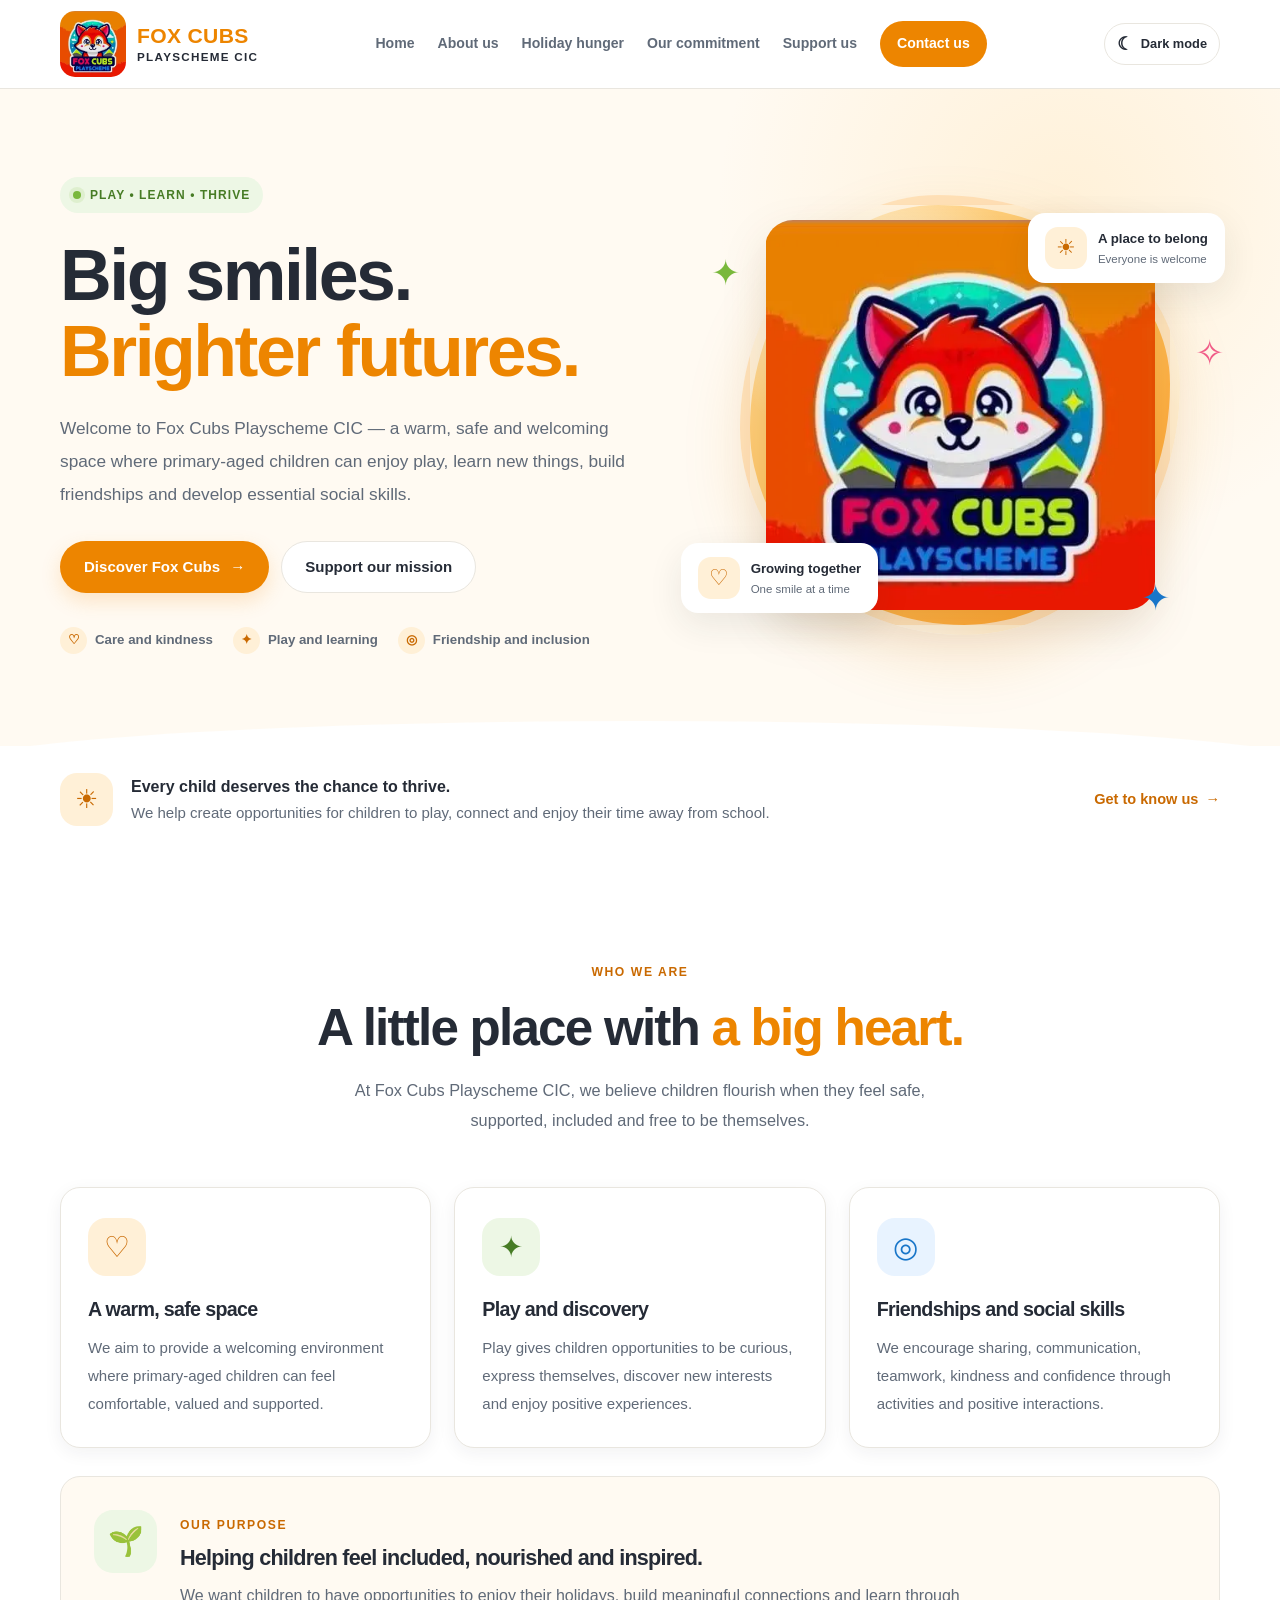
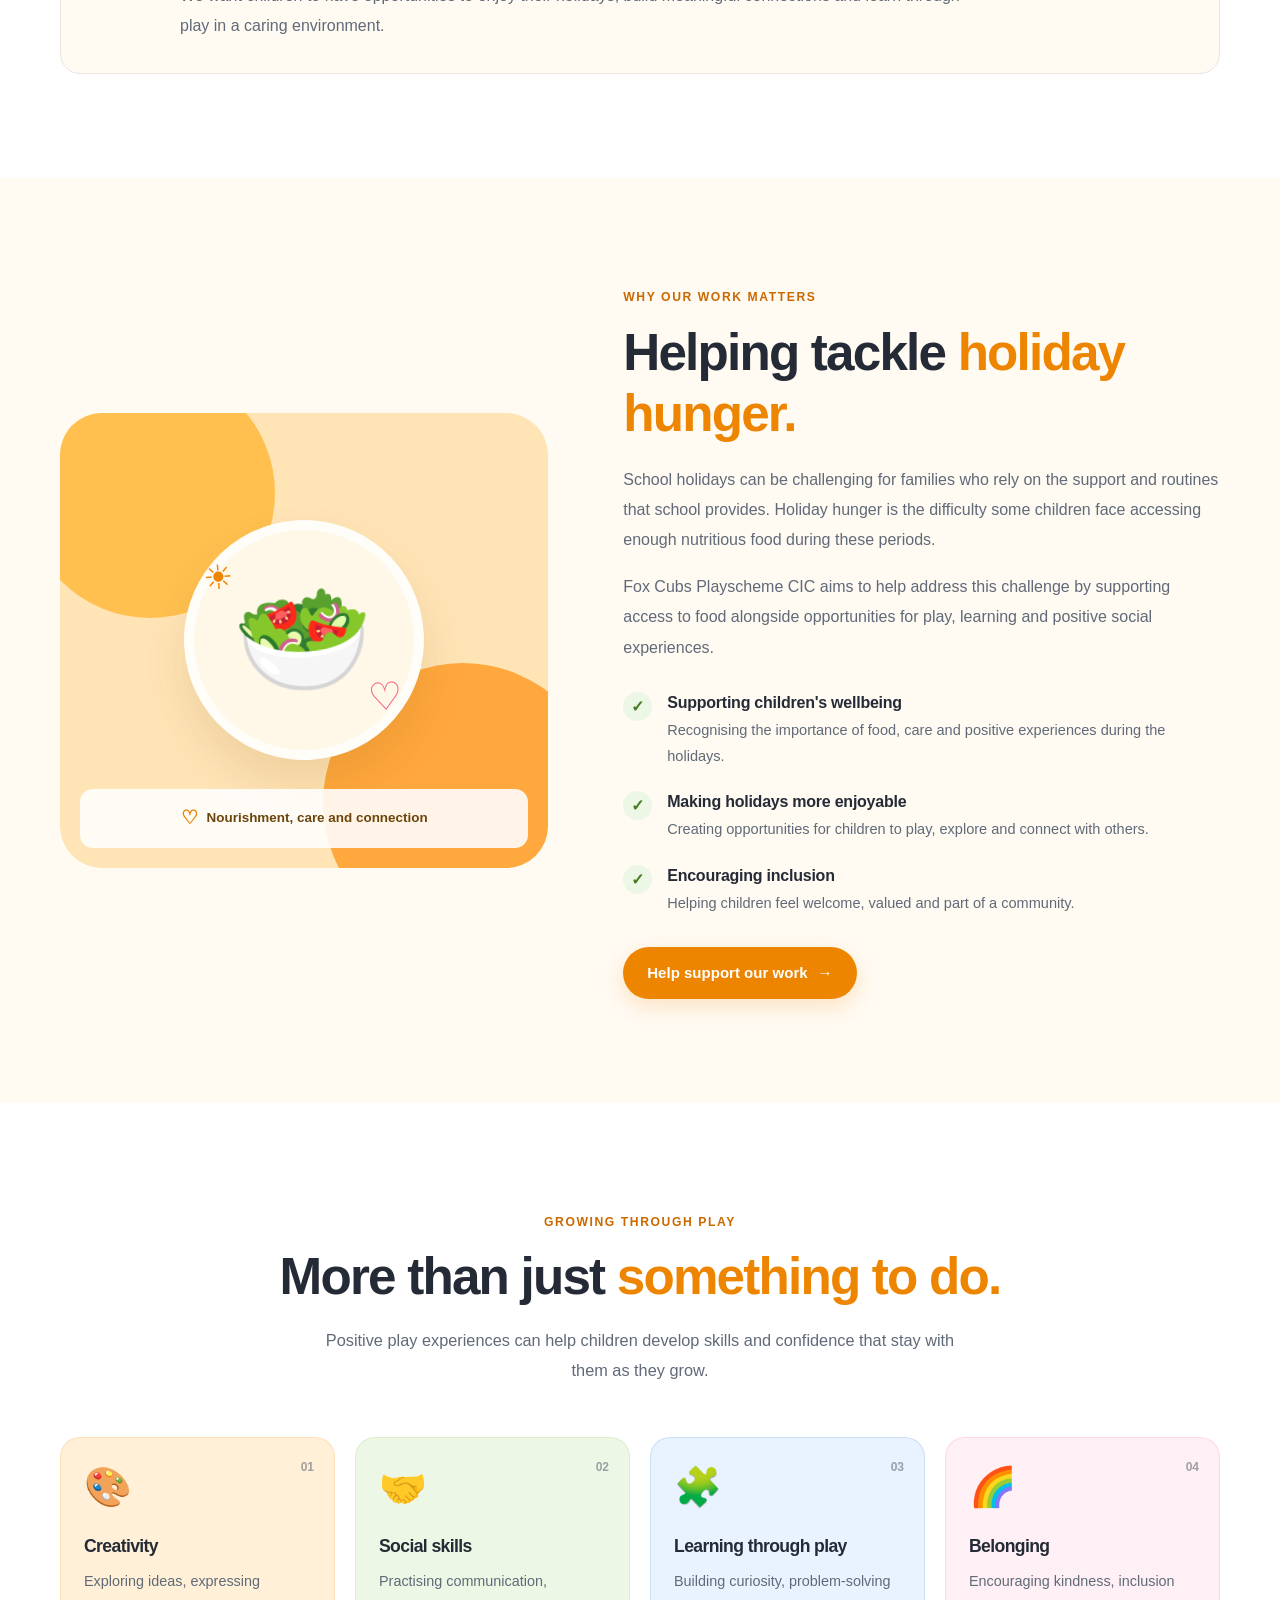
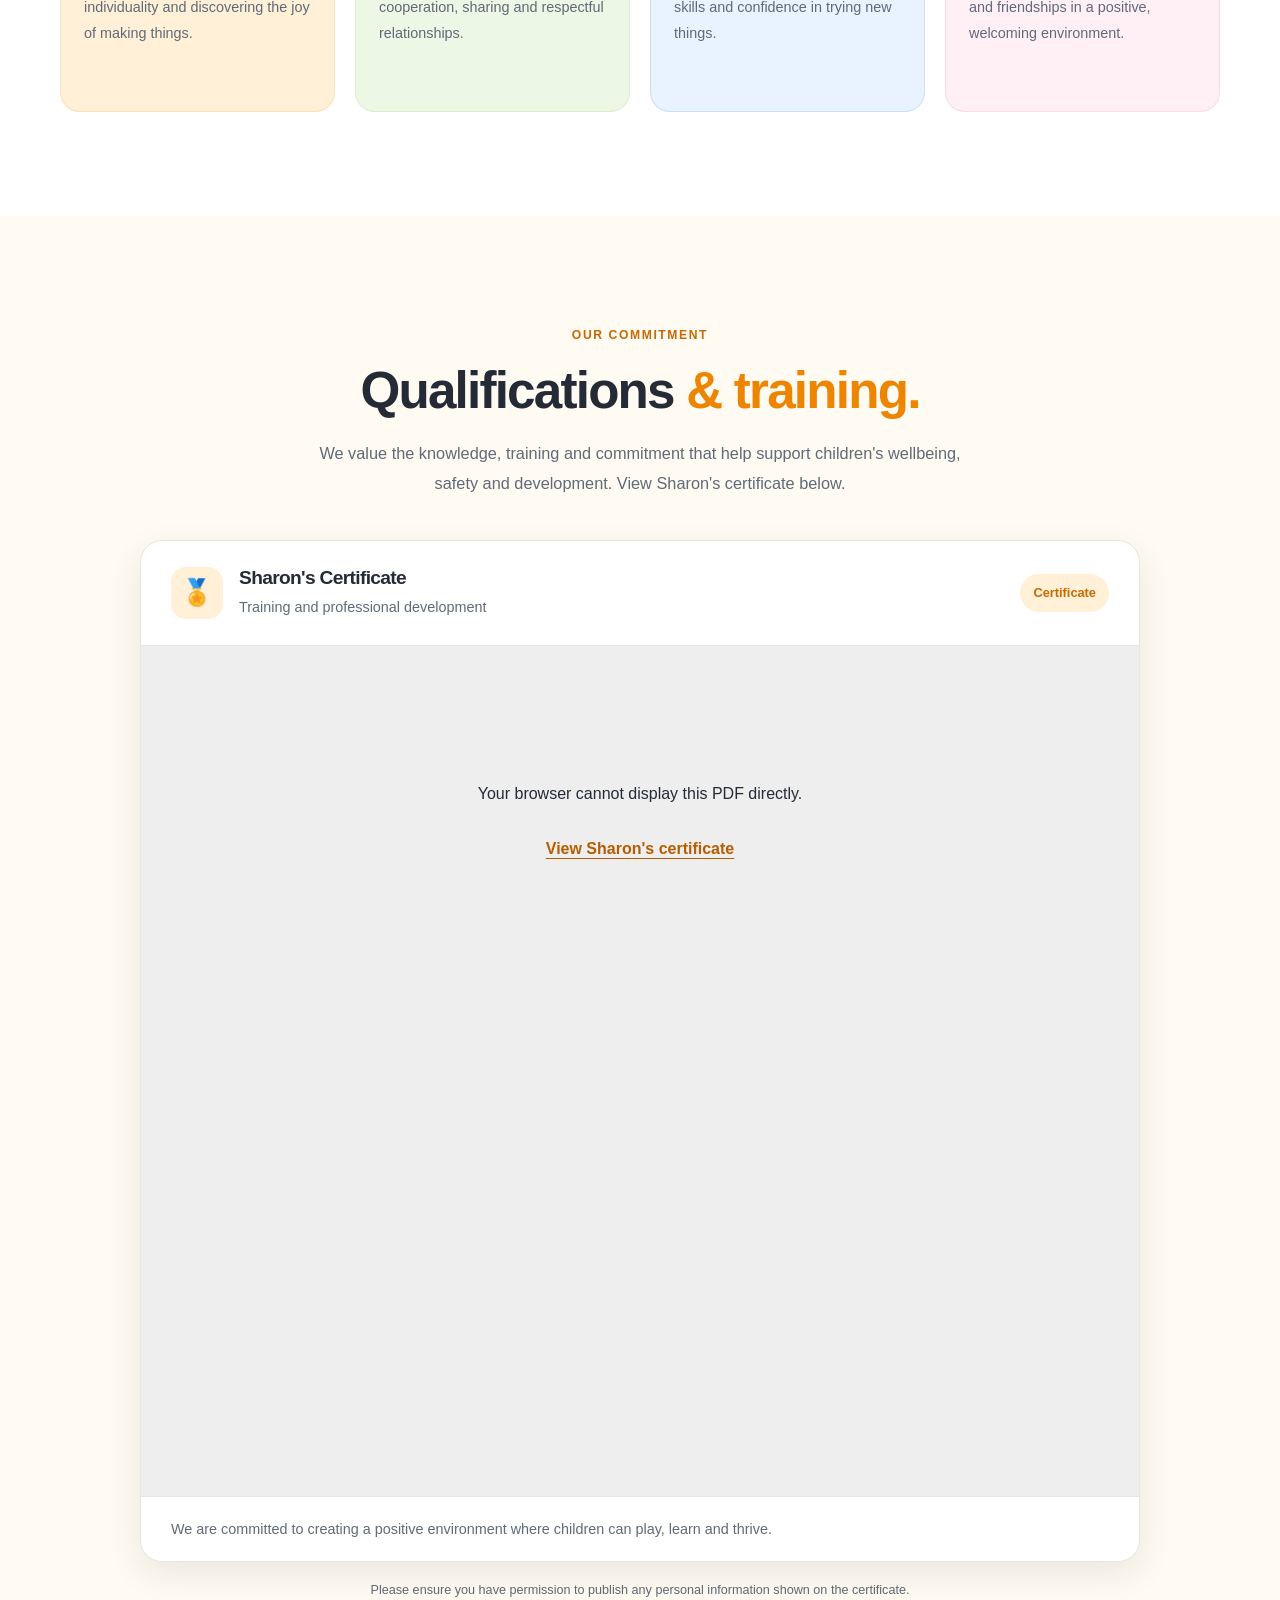
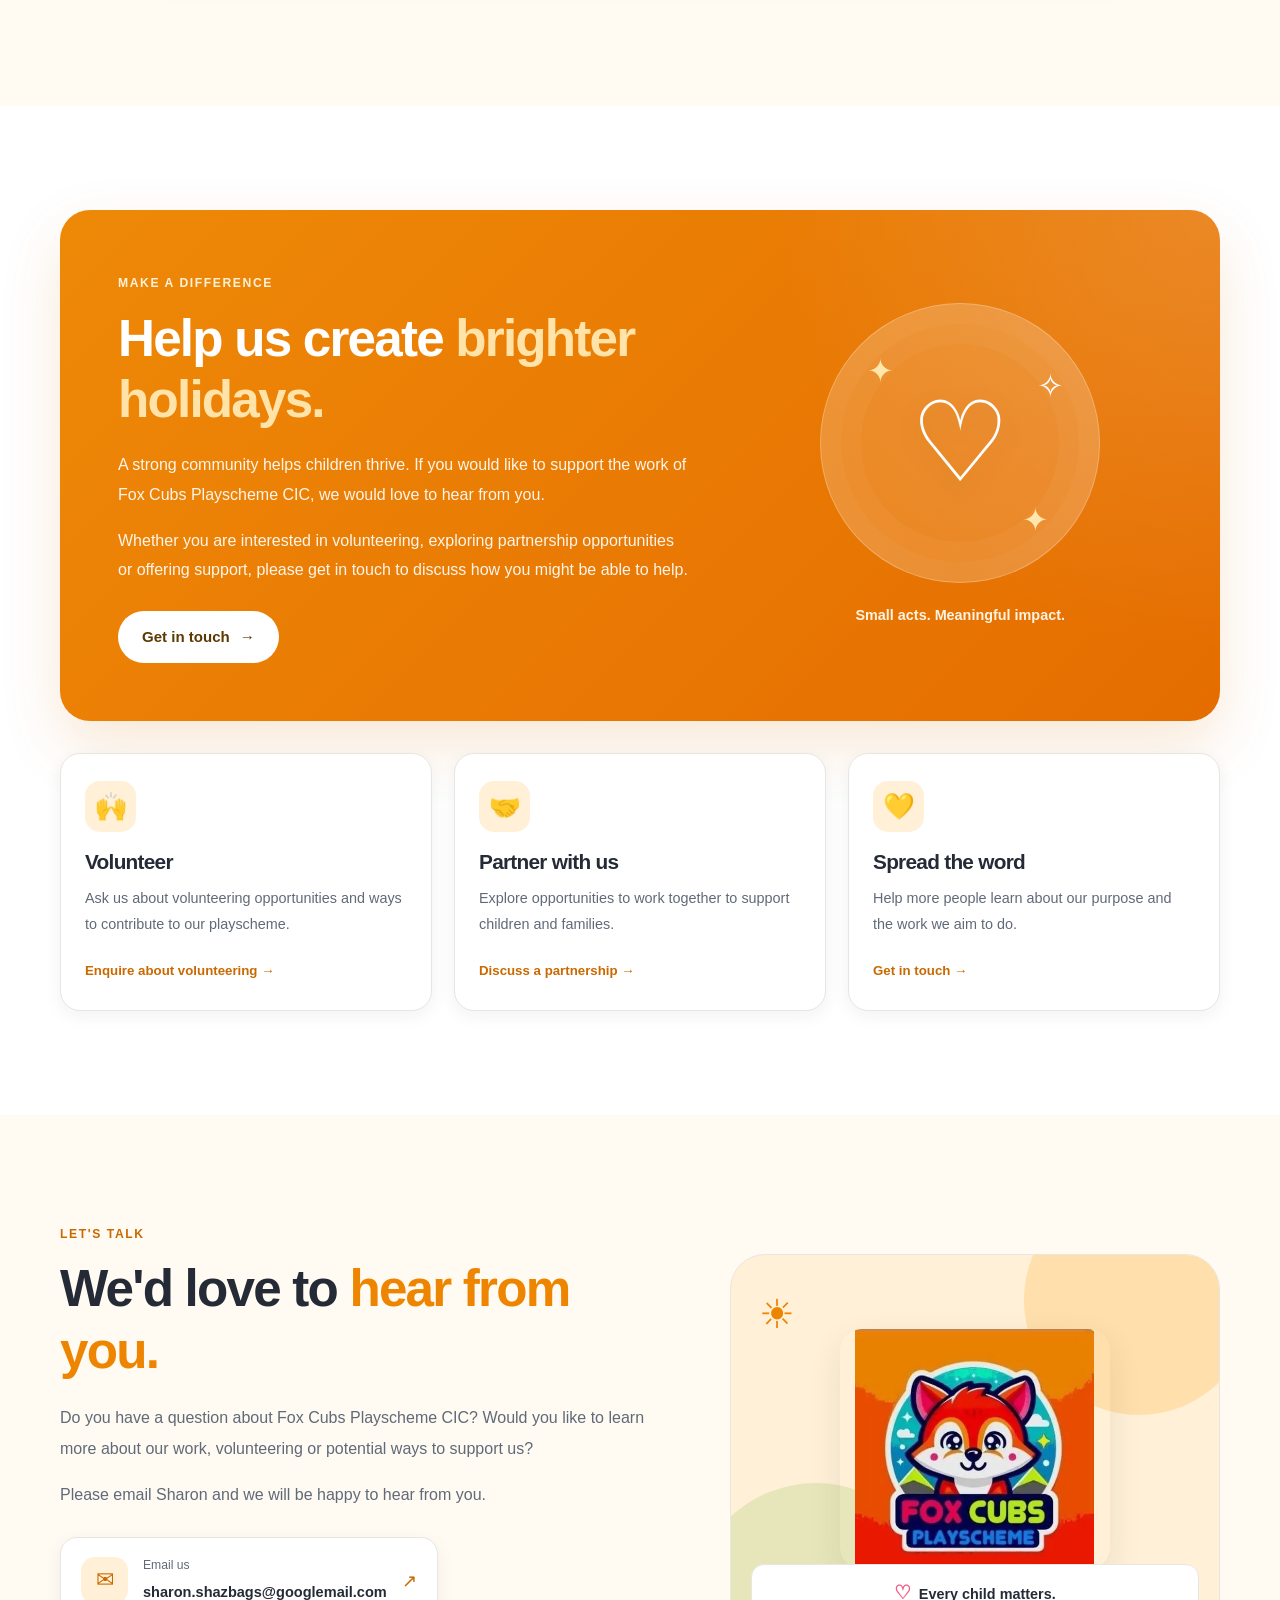
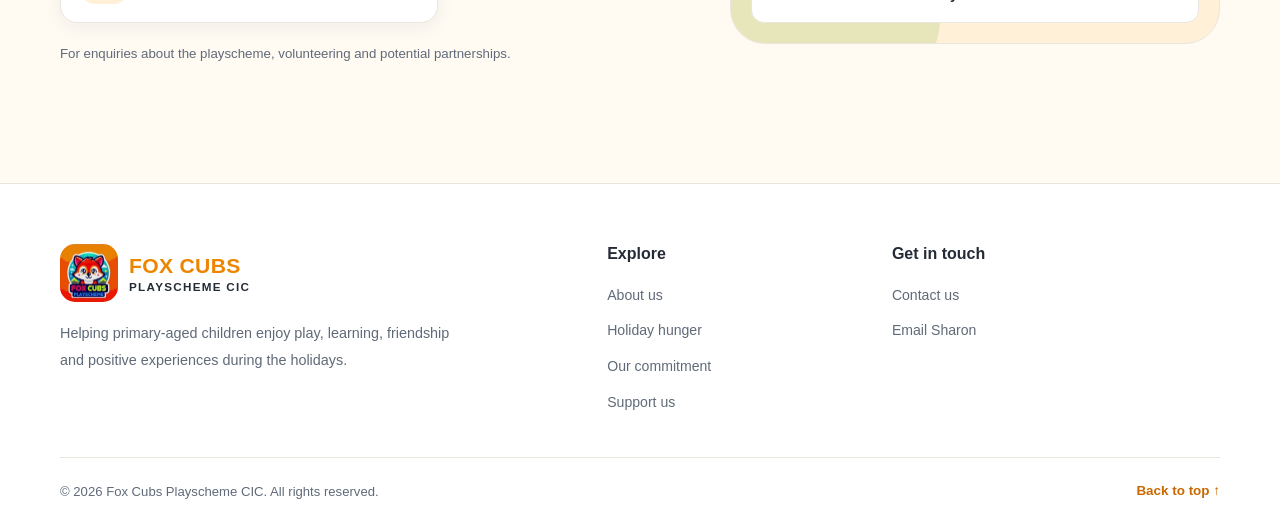
==== commit 07cb8da8: "New website design with Sharon's Certificate" ====
--- a/Work-Experience-Fox-Cubs-Playscheme-Website-main/index.html
+++ b/Work-Experience-Fox-Cubs-Playscheme-Website-main/index.html
@@ -1,1140 +1,798 @@
+
 <!DOCTYPE html>
-<html lang="en">
-
+<html lang="en" data-theme="light">
 <head>
-
-    <meta charset="UTF-8">
-
-    <meta
-        name="viewport"
-        content="width=device-width, initial-scale=1.0"
-    >
-
-    <meta
-        name="description"
-        content="Fox Cubs Playscheme CIC provides a warm, safe and welcoming space for primary-aged children to play, learn, enjoy food and develop social skills."
-    >
-
-    <meta
-        name="referrer"
-        content="strict-origin-when-cross-origin"
-    >
-
-    <meta
-        name="theme-color"
-        content="#174936"
-    >
-
-    <title>
-        Fox Cubs Playscheme CIC | Play, Learn & Grow
-    </title>
-
-    <link
-        rel="stylesheet"
-        href="styles.css"
-    >
-
+  <meta charset="UTF-8">
+  <meta name="viewport" content="width=device-width, initial-scale=1">
+
+  <title>Fox Cubs Playscheme CIC | Play, Learn & Thrive</title>
+
+  <meta
+    name="description"
+    content="Discover Fox Cubs Playscheme CIC, a welcoming playscheme helping combat holiday hunger and providing primary-aged children with a safe space to play, learn and develop social skills."
+  >
+
+  <meta name="theme-color" content="#f28c00">
+
+  <!-- Website icon and mobile home-screen icon -->
+  <link rel="icon" type="image/png" href="foxcubsplayscheme.png">
+  <link rel="apple-touch-icon" href="foxcubsplayscheme.png">
+
+  <!-- Stylesheet -->
+  <link rel="stylesheet" href="styles.css">
+
+  <!-- Apply saved theme early to reduce flashing -->
+  <script>
+    try {
+      const savedTheme = localStorage.getItem("foxcubs-theme");
+      if (savedTheme === "light" || savedTheme === "dark") {
+        document.documentElement.dataset.theme = savedTheme;
+      } else if (
+        window.matchMedia("(prefers-color-scheme: dark)").matches
+      ) {
+        document.documentElement.dataset.theme = "dark";
+      }
+    } catch (error) {
+      // The website still works if browser storage is unavailable.
+    }
+  </script>
+
+  <script src="script.js" defer></script>
 </head>
 
-
 <body>
 
-
-    <!-- =================================
-         NAVIGATION
-    ================================== -->
-
-    <header class="navbar">
-
-        <a
-            href="#home"
-            class="logo-container"
-            aria-label="Fox Cubs Playscheme CIC home"
+  <!-- Accessibility: skip navigation -->
+  <a class="skip-link" href="#main-content">Skip to content</a>
+
+  <!-- ================================
+       HEADER & NAVIGATION
+  ================================= -->
+
+  <header class="site-header">
+    <div class="container header-inner">
+
+      <a class="brand" href="#home" aria-label="Fox Cubs Playscheme home">
+        <img
+          class="brand-logo"
+          src="foxcubsplayscheme.png"
+          alt="Fox Cubs Playscheme CIC logo"
+          width="76"
+          height="76"
         >
 
+        <span class="brand-text">
+          <strong>FOX CUBS</strong>
+          <span>PLAYSCHEME CIC</span>
+        </span>
+      </a>
+
+      <button
+        class="menu-toggle"
+        id="menu-toggle"
+        type="button"
+        aria-label="Open navigation menu"
+        aria-expanded="false"
+        aria-controls="primary-navigation"
+      >
+        <span></span>
+        <span></span>
+        <span></span>
+      </button>
+
+      <nav
+        class="primary-navigation"
+        id="primary-navigation"
+        aria-label="Main navigation"
+      >
+        <a href="#home">Home</a>
+        <a href="#about">About us</a>
+        <a href="#holiday-hunger">Holiday hunger</a>
+        <a href="#certificate">Our commitment</a>
+        <a href="#support">Support us</a>
+        <a href="#contact" class="nav-contact">Contact us</a>
+      </nav>
+
+      <button
+        class="theme-toggle"
+        id="theme-toggle"
+        type="button"
+        aria-label="Switch to dark mode"
+        aria-pressed="false"
+      >
+        <span class="theme-icon" aria-hidden="true">☾</span>
+        <span class="theme-label">Dark mode</span>
+      </button>
+
+    </div>
+  </header>
+
+  <main id="main-content">
+
+    <!-- ================================
+         HERO
+    ================================= -->
+
+    <section class="hero" id="home">
+      <div class="container hero-grid">
+
+        <div class="hero-content reveal">
+
+          <span class="eyebrow">
+            <span class="eyebrow-dot"></span>
+            PLAY • LEARN • THRIVE
+          </span>
+
+          <h1>
+            Big smiles.
+            <span>Brighter futures.</span>
+          </h1>
+
+          <p class="hero-description">
+            Welcome to Fox Cubs Playscheme CIC — a warm, safe and
+            welcoming space where primary-aged children can enjoy
+            play, learn new things, build friendships and develop
+            essential social skills.
+          </p>
+
+          <div class="hero-actions">
+            <a class="button button-primary" href="#about">
+              Discover Fox Cubs
+              <span aria-hidden="true">→</span>
+            </a>
+
+            <a class="button button-secondary" href="#support">
+              Support our mission
+            </a>
+          </div>
+
+          <div class="hero-values">
+            <div class="hero-value">
+              <span class="value-icon" aria-hidden="true">♡</span>
+              <span>Care and kindness</span>
+            </div>
+
+            <div class="hero-value">
+              <span class="value-icon" aria-hidden="true">✦</span>
+              <span>Play and learning</span>
+            </div>
+
+            <div class="hero-value">
+              <span class="value-icon" aria-hidden="true">◎</span>
+              <span>Friendship and inclusion</span>
+            </div>
+          </div>
+
+        </div>
+
+        <div class="hero-visual reveal">
+          <div class="hero-image-card">
+
+            <div class="hero-image-background"></div>
+
             <img
-                src="foxcubsplayscheme.png"
-                alt="Fox Cubs Playscheme CIC logo"
-                class="logo-img"
+              src="foxcubsplayscheme.png"
+              alt="The friendly Fox Cubs Playscheme fox logo"
+              class="hero-logo"
+              width="420"
+              height="420"
             >
 
-            <span class="logo-text">
-                Fox Cubs
+            <div class="floating-note floating-note-top">
+              <span class="floating-note-icon" aria-hidden="true">☀</span>
+              <span>
+                <strong>A place to belong</strong>
+                <small>Everyone is welcome</small>
+              </span>
+            </div>
+
+            <div class="floating-note floating-note-bottom">
+              <span class="floating-note-icon" aria-hidden="true">♡</span>
+              <span>
+                <strong>Growing together</strong>
+                <small>One smile at a time</small>
+              </span>
+            </div>
+
+            <span class="decorative-star star-one" aria-hidden="true">✦</span>
+            <span class="decorative-star star-two" aria-hidden="true">✧</span>
+            <span class="decorative-star star-three" aria-hidden="true">✦</span>
+
+          </div>
+        </div>
+
+      </div>
+
+      <div class="hero-bottom-shape" aria-hidden="true"></div>
+    </section>
+
+    <!-- ================================
+         INTRODUCTION STRIP
+    ================================= -->
+
+    <section class="welcome-strip">
+      <div class="container welcome-strip-inner">
+
+        <div class="welcome-icon" aria-hidden="true">☀</div>
+
+        <p>
+          <strong>Every child deserves the chance to thrive.</strong>
+          We help create opportunities for children to play, connect
+          and enjoy their time away from school.
+        </p>
+
+        <a href="#about" class="text-link">
+          Get to know us <span aria-hidden="true">→</span>
+        </a>
+
+      </div>
+    </section>
+
+    <!-- ================================
+         ABOUT US
+    ================================= -->
+
+    <section class="section section-about" id="about">
+      <div class="container">
+
+        <div class="section-heading reveal">
+          <span class="section-kicker">WHO WE ARE</span>
+
+          <h2>
+            A little place with
+            <span>a big heart.</span>
+          </h2>
+
+          <p>
+            At Fox Cubs Playscheme CIC, we believe children flourish
+            when they feel safe, supported, included and free to be
+            themselves.
+          </p>
+        </div>
+
+        <div class="about-grid">
+
+          <article class="about-card reveal">
+            <div class="card-icon card-icon-orange" aria-hidden="true">
+              <span>♡</span>
+            </div>
+
+            <h3>A warm, safe space</h3>
+
+            <p>
+              We aim to provide a welcoming environment where
+              primary-aged children can feel comfortable, valued
+              and supported.
+            </p>
+          </article>
+
+          <article class="about-card reveal">
+            <div class="card-icon card-icon-green" aria-hidden="true">
+              <span>✦</span>
+            </div>
+
+            <h3>Play and discovery</h3>
+
+            <p>
+              Play gives children opportunities to be curious,
+              express themselves, discover new interests and
+              enjoy positive experiences.
+            </p>
+          </article>
+
+          <article class="about-card reveal">
+            <div class="card-icon card-icon-blue" aria-hidden="true">
+              <span>◎</span>
+            </div>
+
+            <h3>Friendships and social skills</h3>
+
+            <p>
+              We encourage sharing, communication, teamwork,
+              kindness and confidence through activities and
+              positive interactions.
+            </p>
+          </article>
+
+        </div>
+
+        <div class="about-highlight reveal">
+
+          <div class="about-highlight-icon" aria-hidden="true">🌱</div>
+
+          <div>
+            <span class="section-kicker">OUR PURPOSE</span>
+
+            <h3>Helping children feel included, nourished and inspired.</h3>
+
+            <p>
+              We want children to have opportunities to enjoy their
+              holidays, build meaningful connections and learn
+              through play in a caring environment.
+            </p>
+          </div>
+
+        </div>
+
+      </div>
+    </section>
+
+    <!-- ================================
+         HOLIDAY HUNGER
+    ================================= -->
+
+    <section class="section holiday-section" id="holiday-hunger">
+      <div class="container holiday-grid">
+
+        <div class="holiday-visual reveal">
+          <div class="holiday-art">
+
+            <div class="holiday-art-circle circle-one"></div>
+            <div class="holiday-art-circle circle-two"></div>
+
+            <div class="lunch-illustration" aria-hidden="true">
+              <span class="lunch-sun">☀</span>
+              <span class="lunch-plate">🥗</span>
+              <span class="lunch-heart">♡</span>
+            </div>
+
+            <div class="holiday-art-caption">
+              <span aria-hidden="true">♡</span>
+              Nourishment, care and connection
+            </div>
+
+          </div>
+        </div>
+
+        <div class="holiday-content reveal">
+
+          <span class="section-kicker">WHY OUR WORK MATTERS</span>
+
+          <h2>
+            Helping tackle
+            <span>holiday hunger.</span>
+          </h2>
+
+          <p>
+            School holidays can be challenging for families who
+            rely on the support and routines that school provides.
+            Holiday hunger is the difficulty some children face
+            accessing enough nutritious food during these periods.
+          </p>
+
+          <p>
+            Fox Cubs Playscheme CIC aims to help address this
+            challenge by supporting access to food alongside
+            opportunities for play, learning and positive social
+            experiences.
+          </p>
+
+          <div class="holiday-points">
+
+            <div class="holiday-point">
+              <span class="point-check" aria-hidden="true">✓</span>
+              <div>
+                <h3>Supporting children's wellbeing</h3>
+                <p>
+                  Recognising the importance of food, care and
+                  positive experiences during the holidays.
+                </p>
+              </div>
+            </div>
+
+            <div class="holiday-point">
+              <span class="point-check" aria-hidden="true">✓</span>
+              <div>
+                <h3>Making holidays more enjoyable</h3>
+                <p>
+                  Creating opportunities for children to play,
+                  explore and connect with others.
+                </p>
+              </div>
+            </div>
+
+            <div class="holiday-point">
+              <span class="point-check" aria-hidden="true">✓</span>
+              <div>
+                <h3>Encouraging inclusion</h3>
+                <p>
+                  Helping children feel welcome, valued and part
+                  of a community.
+                </p>
+              </div>
+            </div>
+
+          </div>
+
+          <a class="button button-primary" href="#support">
+            Help support our work
+            <span aria-hidden="true">→</span>
+          </a>
+
+        </div>
+
+      </div>
+    </section>
+
+    <!-- ================================
+         PLAY, LEARN & GROW
+    ================================= -->
+
+    <section class="section activities-section" id="activities">
+      <div class="container">
+
+        <div class="section-heading reveal">
+          <span class="section-kicker">GROWING THROUGH PLAY</span>
+
+          <h2>
+            More than just
+            <span>something to do.</span>
+          </h2>
+
+          <p>
+            Positive play experiences can help children develop
+            skills and confidence that stay with them as they grow.
+          </p>
+        </div>
+
+        <div class="activities-grid">
+
+          <article class="activity-card activity-orange reveal">
+            <span class="activity-number">01</span>
+            <span class="activity-emoji" aria-hidden="true">🎨</span>
+            <h3>Creativity</h3>
+            <p>
+              Exploring ideas, expressing individuality and
+              discovering the joy of making things.
+            </p>
+          </article>
+
+          <article class="activity-card activity-green reveal">
+            <span class="activity-number">02</span>
+            <span class="activity-emoji" aria-hidden="true">🤝</span>
+            <h3>Social skills</h3>
+            <p>
+              Practising communication, cooperation, sharing
+              and respectful relationships.
+            </p>
+          </article>
+
+          <article class="activity-card activity-blue reveal">
+            <span class="activity-number">03</span>
+            <span class="activity-emoji" aria-hidden="true">🧩</span>
+            <h3>Learning through play</h3>
+            <p>
+              Building curiosity, problem-solving skills
+              and confidence in trying new things.
+            </p>
+          </article>
+
+          <article class="activity-card activity-pink reveal">
+            <span class="activity-number">04</span>
+            <span class="activity-emoji" aria-hidden="true">🌈</span>
+            <h3>Belonging</h3>
+            <p>
+              Encouraging kindness, inclusion and friendships
+              in a positive, welcoming environment.
+            </p>
+          </article>
+
+        </div>
+      </div>
+    </section>
+
+    <!-- ================================
+         CERTIFICATE
+    ================================= -->
+
+    <section class="section certificate-section" id="certificate">
+      <div class="container">
+
+        <div class="section-heading reveal">
+          <span class="section-kicker">OUR COMMITMENT</span>
+
+          <h2>
+            Qualifications
+            <span>&amp; training.</span>
+          </h2>
+
+          <p>
+            We value the knowledge, training and commitment that
+            help support children's wellbeing, safety and development.
+            View Sharon's certificate below.
+          </p>
+        </div>
+
+        <article class="certificate-card reveal">
+
+          <div class="certificate-header">
+
+            <div class="certificate-heading">
+              <span class="certificate-icon" aria-hidden="true">🏅</span>
+
+              <div>
+                <h3>Sharon's Certificate</h3>
+                <p>Training and professional development</p>
+              </div>
+            </div>
+
+            <span class="certificate-badge">
+              Certificate
             </span>
 
+          </div>
+
+          <div class="certificate-viewer">
+
+            <object
+              data="Sharon's Certificate.pdf"
+              type="application/pdf"
+              class="certificate-pdf"
+              aria-label="Sharon's certificate displayed directly on this page"
+            >
+              <div class="certificate-fallback">
+                <p>
+                  Your browser cannot display this PDF directly.
+                </p>
+
+                <a
+                  href="Sharon's Certificate.pdf"
+                  target="_blank"
+                  rel="noopener noreferrer"
+                >
+                  View Sharon's certificate
+                </a>
+              </div>
+            </object>
+
+          </div>
+
+          <div class="certificate-footer">
+            <p>
+              We are committed to creating a positive environment
+              where children can play, learn and thrive.
+            </p>
+          </div>
+
+        </article>
+
+        <p class="certificate-note">
+          Please ensure you have permission to publish any personal
+          information shown on the certificate.
+        </p>
+
+      </div>
+    </section>
+
+    <!-- ================================
+         SUPPORT US
+    ================================= -->
+
+    <section class="section support-section" id="support">
+      <div class="container">
+
+        <div class="support-panel reveal">
+
+          <div class="support-content">
+            <span class="section-kicker">MAKE A DIFFERENCE</span>
+
+            <h2>
+              Help us create
+              <span>brighter holidays.</span>
+            </h2>
+
+            <p>
+              A strong community helps children thrive. If you
+              would like to support the work of Fox Cubs Playscheme
+              CIC, we would love to hear from you.
+            </p>
+
+            <p>
+              Whether you are interested in volunteering, exploring
+              partnership opportunities or offering support, please
+              get in touch to discuss how you might be able to help.
+            </p>
+
+            <a class="button button-light" href="#contact">
+              Get in touch
+              <span aria-hidden="true">→</span>
+            </a>
+          </div>
+
+          <div class="support-decoration" aria-hidden="true">
+            <div class="support-circle">
+              <span class="support-heart">♡</span>
+              <span class="support-spark spark-a">✦</span>
+              <span class="support-spark spark-b">✧</span>
+              <span class="support-spark spark-c">✦</span>
+            </div>
+            <div class="support-caption">
+              Small acts. Meaningful impact.
+            </div>
+          </div>
+
+        </div>
+
+        <div class="support-options">
+
+          <article class="support-option reveal">
+            <span class="support-option-icon" aria-hidden="true">🙌</span>
+            <h3>Volunteer</h3>
+            <p>
+              Ask us about volunteering opportunities and ways
+              to contribute to our playscheme.
+            </p>
+            <a href="#contact" class="text-link">
+              Enquire about volunteering →
+            </a>
+          </article>
+
+          <article class="support-option reveal">
+            <span class="support-option-icon" aria-hidden="true">🤝</span>
+            <h3>Partner with us</h3>
+            <p>
+              Explore opportunities to work together to support
+              children and families.
+            </p>
+            <a href="#contact" class="text-link">
+              Discuss a partnership →
+            </a>
+          </article>
+
+          <article class="support-option reveal">
+            <span class="support-option-icon" aria-hidden="true">💛</span>
+            <h3>Spread the word</h3>
+            <p>
+              Help more people learn about our purpose and
+              the work we aim to do.
+            </p>
+            <a href="#contact" class="text-link">
+              Get in touch →
+            </a>
+          </article>
+
+        </div>
+
+      </div>
+    </section>
+
+    <!-- ================================
+         CONTACT
+    ================================= -->
+
+    <section class="section contact-section" id="contact">
+      <div class="container contact-grid">
+
+        <div class="contact-content reveal">
+
+          <span class="section-kicker">LET'S TALK</span>
+
+          <h2>
+            We'd love to
+            <span>hear from you.</span>
+          </h2>
+
+          <p>
+            Do you have a question about Fox Cubs Playscheme CIC?
+            Would you like to learn more about our work, volunteering
+            or potential ways to support us?
+          </p>
+
+          <p>
+            Please email Sharon and we will be happy to hear from you.
+          </p>
+
+          <a
+            class="contact-email"
+            href="mailto:sharon.shazbags@googlemail.com"
+          >
+            <span class="contact-email-icon" aria-hidden="true">✉</span>
+
+            <span>
+              <small>Email us</small>
+              <strong>sharon.shazbags@googlemail.com</strong>
+            </span>
+
+            <span class="email-arrow" aria-hidden="true">↗</span>
+          </a>
+
+          <p class="contact-note">
+            For enquiries about the playscheme, volunteering
+            and potential partnerships.
+          </p>
+
+        </div>
+
+        <div class="contact-visual reveal">
+          <div class="contact-illustration">
+
+            <div class="contact-sun" aria-hidden="true">☀</div>
+
+            <img
+              src="foxcubsplayscheme.png"
+              alt=""
+              class="contact-logo"
+              width="240"
+              height="240"
+              loading="lazy"
+            >
+
+            <div class="contact-message">
+              <span aria-hidden="true">♡</span>
+              Every child matters.
+            </div>
+
+          </div>
+        </div>
+
+      </div>
+    </section>
+
+  </main>
+
+  <!-- ================================
+       FOOTER
+  ================================= -->
+
+  <footer class="site-footer">
+    <div class="container">
+
+      <div class="footer-main">
+
+        <div class="footer-brand">
+          <a class="brand footer-brand-link" href="#home">
+            <img
+              src="foxcubsplayscheme.png"
+              alt=""
+              class="brand-logo"
+              width="64"
+              height="64"
+              loading="lazy"
+            >
+
+            <span class="brand-text">
+              <strong>FOX CUBS</strong>
+              <span>PLAYSCHEME CIC</span>
+            </span>
+          </a>
+
+          <p>
+            Helping primary-aged children enjoy play, learning,
+            friendship and positive experiences during the holidays.
+          </p>
+        </div>
+
+        <div class="footer-links">
+          <h2>Explore</h2>
+          <a href="#about">About us</a>
+          <a href="#holiday-hunger">Holiday hunger</a>
+          <a href="#certificate">Our commitment</a>
+          <a href="#support">Support us</a>
+        </div>
+
+        <div class="footer-links">
+          <h2>Get in touch</h2>
+          <a href="#contact">Contact us</a>
+          <a href="mailto:sharon.shazbags@googlemail.com">
+            Email Sharon
+          </a>
+        </div>
+
+      </div>
+
+      <div class="footer-bottom">
+        <p>
+          © <span id="current-year">2026</span>
+          Fox Cubs Playscheme CIC. All rights reserved.
+        </p>
+
+        <a href="#home" class="back-to-top">
+          Back to top ↑
         </a>
-
-
-        <div class="nav-controls">
-
-            <button
-                id="darkToggle"
-                class="dark-btn"
-                type="button"
-                aria-label="Switch to dark mode"
-                title="Toggle dark mode"
-            >
-                🌙
-            </button>
-
-
-            <button
-                id="hamburger"
-                class="hamburger"
-                type="button"
-                aria-label="Open navigation menu"
-                aria-expanded="false"
-                aria-controls="navLinks"
-            >
-
-                <span></span>
-                <span></span>
-                <span></span>
-
-            </button>
-
-        </div>
-
-
-        <nav
-            class="nav-links"
-            id="navLinks"
-            aria-label="Main navigation"
-        >
-
-            <a href="#home">
-                Home
-            </a>
-
-            <a href="#about">
-                About Us
-            </a>
-
-            <a href="#activities">
-                What We Do
-            </a>
-
-            <a href="#holiday-hunger">
-                Holiday Hunger
-            </a>
-
-            <a href="#support">
-                Get Involved
-            </a>
-
-            <a href="#contact">
-                Contact Us
-            </a>
-
-        </nav>
-
-    </header>
-
-
-
-    <main>
-
-
-        <!-- =================================
-             HERO
-        ================================== -->
-
-        <section
-            class="hero"
-            id="home"
-        >
-
-            <div class="hero-content reveal">
-
-                <span class="hero-label">
-                    Fox Cubs Playscheme CIC
-                </span>
-
-
-                <h1>
-
-                    A warm, safe space for children to
-
-                    <span>
-                        play, learn & grow.
-                    </span>
-
-                </h1>
-
-
-                <p>
-
-                    We help combat holiday hunger while
-                    providing primary-aged children with
-                    opportunities to play, learn, make
-                    friends and develop important social
-                    skills.
-
-                </p>
-
-
-                <div class="hero-buttons">
-
-                    <a
-                        href="#about"
-                        class="btn btn-primary"
-                    >
-                        Discover Fox Cubs
-                    </a>
-
-
-                    <a
-                        href="#support"
-                        class="btn btn-outline"
-                    >
-                        Get Involved
-                    </a>
-
-                </div>
-
-            </div>
-
-        </section>
-
-
-
-        <!-- =================================
-             ABOUT US
-        ================================== -->
-
-        <section
-            id="about"
-            class="section"
-        >
-
-            <div class="container">
-
-
-                <div class="section-heading reveal">
-
-                    <span class="eyebrow">
-                        Who We Are
-                    </span>
-
-
-                    <h2>
-                        Helping children enjoy
-                        brighter holidays.
-                    </h2>
-
-
-                    <p>
-
-                        Fox Cubs Playscheme CIC is a
-                        community-focused playscheme
-                        providing primary-aged children
-                        with a welcoming environment where
-                        they can feel safe, supported and
-                        included.
-
-                    </p>
-
-                </div>
-
-
-
-                <div class="about-grid">
-
-
-                    <div class="about-text reveal">
-
-                        <h3>
-                            More than just a playscheme
-                        </h3>
-
-
-                        <p>
-
-                            We believe every child deserves
-                            the opportunity to enjoy their
-                            holidays, regardless of their
-                            circumstances.
-
-                        </p>
-
-
-                        <p>
-
-                            Our sessions bring together
-                            food, play, learning and social
-                            activities to create positive
-                            experiences for children and
-                            families within our community.
-
-                        </p>
-
-
-                        <a
-                            href="#activities"
-                            class="text-link"
-                        >
-                            Discover what we do →
-                        </a>
-
-                    </div>
-
-
-
-                    <div class="about-highlight reveal">
-
-                        <div class="highlight-icon">
-                            🦊
-                        </div>
-
-
-                        <h3>
-                            Our Purpose
-                        </h3>
-
-
-                        <p>
-
-                            To show people who we are at
-                            Fox Cubs Playscheme CIC, while
-                            helping to combat holiday hunger
-                            and providing a warm, safe space
-                            for primary-aged children to
-                            enjoy play and learning.
-
-                        </p>
-
-
-                        <p>
-
-                            We encourage children to build
-                            friendships, confidence and
-                            positive social skills in a
-                            supportive environment.
-
-                        </p>
-
-                    </div>
-
-                </div>
-
-            </div>
-
-        </section>
-
-
-
-        <!-- =================================
-             HOLIDAY HUNGER
-        ================================== -->
-
-        <section
-            id="holiday-hunger"
-            class="section holiday-section"
-        >
-
-            <div class="container">
-
-
-                <div class="holiday-grid">
-
-
-                    <div class="holiday-content reveal">
-
-                        <span class="eyebrow">
-                            Tackling Holiday Hunger
-                        </span>
-
-
-                        <h2>
-
-                            Helping children enjoy
-                            happier, healthier holidays.
-
-                        </h2>
-
-
-                        <p>
-
-                            School holidays can be a
-                            challenging time for families.
-                            Fox Cubs Playscheme CIC aims to
-                            help by providing children with
-                            food, activities and a safe,
-                            welcoming place to spend time.
-
-                        </p>
-
-
-                        <p>
-
-                            We believe that children should
-                            be able to enjoy their holidays,
-                            have fun with friends and take
-                            part in positive activities
-                            without feeling excluded.
-
-                        </p>
-
-
-                        <a
-                            href="#support"
-                            class="btn btn-primary"
-                        >
-                            Support Our Work
-                        </a>
-
-                    </div>
-
-
-
-                    <div class="holiday-cards reveal">
-
-
-                        <div class="mini-card">
-
-                            <span>
-                                🍽️
-                            </span>
-
-                            <div>
-
-                                <h3>
-                                    Food & Support
-                                </h3>
-
-                                <p>
-                                    Helping children access
-                                    food during school holidays.
-                                </p>
-
-                            </div>
-
-                        </div>
-
-
-
-                        <div class="mini-card">
-
-                            <span>
-                                🏠
-                            </span>
-
-                            <div>
-
-                                <h3>
-                                    A Safe Space
-                                </h3>
-
-                                <p>
-                                    A warm and welcoming
-                                    environment where children
-                                    can feel comfortable.
-                                </p>
-
-                            </div>
-
-                        </div>
-
-
-
-                        <div class="mini-card">
-
-                            <span>
-                                ❤️
-                            </span>
-
-                            <div>
-
-                                <h3>
-                                    Community
-                                </h3>
-
-                                <p>
-                                    Bringing children and
-                                    families together through
-                                    positive experiences.
-                                </p>
-
-                            </div>
-
-                        </div>
-
-                    </div>
-
-                </div>
-
-            </div>
-
-        </section>
-
-
-
-        <!-- =================================
-             WHAT WE DO
-        ================================== -->
-
-        <section
-            id="activities"
-            class="section"
-        >
-
-            <div class="container">
-
-
-                <div class="section-heading reveal">
-
-                    <span class="eyebrow">
-                        What We Do
-                    </span>
-
-
-                    <h2>
-                        Play, learn, connect.
-                    </h2>
-
-
-                    <p>
-
-                        Our activities are designed to
-                        give children opportunities to
-                        have fun while developing
-                        confidence, creativity and
-                        social skills.
-
-                    </p>
-
-                </div>
-
-
-
-                <div class="cards">
-
-
-                    <article class="card reveal">
-
-                        <div class="card-icon">
-                            🎨
-                        </div>
-
-
-                        <h3>
-                            Play & Creativity
-                        </h3>
-
-
-                        <p>
-
-                            Creative activities, games and
-                            imaginative play that encourage
-                            children to express themselves
-                            and have fun.
-
-                        </p>
-
-                    </article>
-
-
-
-                    <article class="card reveal">
-
-                        <div class="card-icon">
-                            📚
-                        </div>
-
-
-                        <h3>
-                            Learning
-                        </h3>
-
-
-                        <p>
-
-                            Activities that encourage
-                            curiosity, learning and the
-                            development of new skills in an
-                            enjoyable environment.
-
-                        </p>
-
-                    </article>
-
-
-
-                    <article class="card reveal">
-
-                        <div class="card-icon">
-                            🤝
-                        </div>
-
-
-                        <h3>
-                            Social Skills
-                        </h3>
-
-
-                        <p>
-
-                            Helping children develop
-                            friendships, communication,
-                            confidence and teamwork.
-
-                        </p>
-
-                    </article>
-
-
-
-                    <article class="card reveal">
-
-                        <div class="card-icon">
-                            ⚽
-                        </div>
-
-
-                        <h3>
-                            Active Play
-                        </h3>
-
-
-                        <p>
-
-                            Fun activities that encourage
-                            children to stay active, work
-                            together and enjoy being part
-                            of a group.
-
-                        </p>
-
-                    </article>
-
-                </div>
-
-            </div>
-
-        </section>
-
-
-
-        <!-- =================================
-             GET INVOLVED
-        ================================== -->
-
-        <section
-            id="support"
-            class="section support-section"
-        >
-
-            <div class="container">
-
-
-                <div class="section-heading reveal">
-
-                    <span class="eyebrow">
-                        Get Involved
-                    </span>
-
-
-                    <h2>
-                        Help us make a difference.
-                    </h2>
-
-
-                    <p>
-
-                        Fox Cubs is strengthened by the
-                        support of people, organisations
-                        and members of our community who
-                        believe children deserve positive,
-                        safe and enjoyable experiences.
-
-                    </p>
-
-                </div>
-
-
-
-                <div class="support-grid">
-
-
-                    <div class="support-card reveal">
-
-                        <div class="support-icon">
-                            🤝
-                        </div>
-
-
-                        <h3>
-                            Volunteer With Us
-                        </h3>
-
-
-                        <p>
-
-                            Give your time, skills and
-                            enthusiasm to help create
-                            positive experiences for
-                            children during our
-                            playscheme sessions.
-
-                        </p>
-
-
-                        <a
-                            href="#contact"
-                            class="support-link"
-                        >
-                            Ask About Volunteering →
-                        </a>
-
-                    </div>
-
-
-
-                    <div class="support-card reveal">
-
-                        <div class="support-icon">
-                            ❤️
-                        </div>
-
-
-                        <h3>
-                            Support Our Work
-                        </h3>
-
-
-                        <p>
-
-                            There are many ways to support
-                            Fox Cubs, including volunteering,
-                            fundraising, partnerships or
-                            simply helping us spread the
-                            word.
-
-                        </p>
-
-
-                        <a
-                            href="#contact"
-                            class="support-link"
-                        >
-                            Find Out How You Can Help →
-                        </a>
-
-                    </div>
-
-
-
-                    <div class="support-card reveal">
-
-                        <div class="support-icon">
-                            🌱
-                        </div>
-
-
-                        <h3>
-                            Work With Us
-                        </h3>
-
-
-                        <p>
-
-                            We welcome opportunities to work
-                            with local organisations,
-                            businesses and community groups
-                            that share our values.
-
-                        </p>
-
-
-                        <a
-                            href="#contact"
-                            class="support-link"
-                        >
-                            Become a Partner →
-                        </a>
-
-                    </div>
-
-                </div>
-
-            </div>
-
-        </section>
-
-
-
-        <!-- =================================
-             CALL TO ACTION
-        ================================== -->
-
-        <section class="cta">
-
-            <div class="container reveal">
-
-                <span class="eyebrow">
-                    Together We Can Help
-                </span>
-
-
-                <h2>
-                    Let's make holidays
-                    brighter for children.
-                </h2>
-
-
-                <p>
-
-                    Whether you would like to volunteer,
-                    support our work, work with us or
-                    simply find out more about Fox Cubs,
-                    we would love to hear from you.
-
-                </p>
-
-
-                <a
-                    href="#contact"
-                    class="btn btn-white"
-                >
-                    Contact Fox Cubs
-                </a>
-
-            </div>
-
-        </section>
-
-
-
-        <!-- =================================
-             PROFESSIONAL CONTACT SECTION
-        ================================== -->
-
-        <section
-            id="contact"
-            class="section contact-section"
-        >
-
-            <div class="container">
-
-
-                <div class="section-heading reveal">
-
-                    <span class="eyebrow">
-                        Contact Fox Cubs
-                    </span>
-
-
-                    <h2>
-                        We'd love to hear from you.
-                    </h2>
-
-
-                    <p>
-
-                        If you would like to find out more
-                        about Fox Cubs Playscheme CIC,
-                        discuss volunteering, explore
-                        partnership opportunities or ask
-                        us a question, please get in touch.
-
-                    </p>
-
-                </div>
-
-
-
-                <div class="contact-layout">
-
-
-                    <!-- CONTACT INFORMATION -->
-
-                    <div class="contact-information reveal">
-
-                        <span class="contact-small-title">
-                            Get in touch
-                        </span>
-
-
-                        <h3>
-                            Let's start a conversation.
-                        </h3>
-
-
-                        <p>
-
-                            Whether you're a parent or carer,
-                            a potential volunteer, a local
-                            organisation or simply someone
-                            who would like to learn more
-                            about what we do, we're always
-                            happy to hear from you.
-
-                        </p>
-
-
-                        <p>
-
-                            For enquiries, please contact
-                            Fox Cubs Playscheme CIC using
-                            the email address below.
-
-                        </p>
-
-
-                        <a
-                            href="mailto:sharon.shazbags@googlemail.com"
-                            class="email-address"
-                        >
-                            <span class="email-icon">
-                                ✉️
-                            </span>
-
-                            <span>
-                                sharon.shazbags@googlemail.com
-                            </span>
-
-                        </a>
-
-
-                        <a
-                            href="mailto:sharon.shazbags@googlemail.com"
-                            class="btn btn-primary email-button"
-                        >
-                            Email Fox Cubs
-                        </a>
-
-                    </div>
-
-
-
-                    <!-- CONTACT TOPICS -->
-
-                    <div class="contact-topics reveal">
-
-
-                        <h3>
-                            How can we help?
-                        </h3>
-
-
-                        <div class="contact-topic">
-
-                            <span>
-                                👨‍👩‍👧
-                            </span>
-
-                            <div>
-
-                                <h4>
-                                    Parents & Carers
-                                </h4>
-
-                                <p>
-                                    Questions about our
-                                    playscheme or activities.
-                                </p>
-
-                            </div>
-
-                        </div>
-
-
-
-                        <div class="contact-topic">
-
-                            <span>
-                                🤝
-                            </span>
-
-                            <div>
-
-                                <h4>
-                                    Volunteers
-                                </h4>
-
-                                <p>
-                                    Interested in helping
-                                    Fox Cubs make a difference?
-                                </p>
-
-                            </div>
-
-                        </div>
-
-
-
-                        <div class="contact-topic">
-
-                            <span>
-                                🏢
-                            </span>
-
-                            <div>
-
-                                <h4>
-                                    Organisations
-                                </h4>
-
-                                <p>
-                                    Interested in partnering
-                                    or working with us?
-                                </p>
-
-                            </div>
-
-                        </div>
-
-
-
-                        <div class="contact-topic">
-
-                            <span>
-                                💚
-                            </span>
-
-                            <div>
-
-                                <h4>
-                                    General Enquiries
-                                </h4>
-
-                                <p>
-                                    Anything else you'd like
-                                    to ask? Get in touch.
-                                </p>
-
-                            </div>
-
-                        </div>
-
-                    </div>
-
-                </div>
-
-            </div>
-
-        </section>
-
-    </main>
-
-
-
-    <!-- =================================
-         FOOTER
-    ================================== -->
-
-    <footer>
-
-        <div class="footer-container">
-
-
-            <div class="footer-brand">
-
-                <div class="footer-logo">
-
-                    <img
-                        src="foxcubsplayscheme.png"
-                        alt="Fox Cubs Playscheme CIC logo"
-                    >
-
-
-                    <span>
-                        Fox Cubs Playscheme CIC
-                    </span>
-
-                </div>
-
-
-                <p>
-
-                    Providing a warm, safe and welcoming
-                    space where primary-aged children can
-                    play, learn, build friendships and grow.
-
-                </p>
-
-            </div>
-
-
-
-            <div class="footer-links">
-
-                <h3>
-                    Quick Links
-                </h3>
-
-
-                <a href="#about">
-                    About Us
-                </a>
-
-
-                <a href="#activities">
-                    What We Do
-                </a>
-
-
-                <a href="#holiday-hunger">
-                    Holiday Hunger
-                </a>
-
-
-                <a href="#support">
-                    Get Involved
-                </a>
-
-
-                <a href="#contact">
-                    Contact Us
-                </a>
-
-            </div>
-
-
-
-            <div class="footer-social">
-
-                <h3>
-                    Follow Fox Cubs
-                </h3>
-
-
-                <a
-                    href="https://www.facebook.com/people/Fox-Cubs-Playscheme/100077673514242/"
-                    target="_blank"
-                    rel="noopener noreferrer"
-                >
-                    Facebook
-                </a>
-
-
-                <a
-                    href="mailto:sharon.shazbags@googlemail.com"
-                >
-                    Email Us
-                </a>
-
-            </div>
-
-        </div>
-
-
-
-        <div class="footer-bottom">
-
-            <p>
-                © 2026 Fox Cubs Playscheme CIC.
-                All rights reserved.
-            </p>
-
-        </div>
-
-    </footer>
-
-
-
-    <script src="script.js"></script>
+      </div>
+
+    </div>
+  </footer>
 
 </body>
-
-</html>+</html>
--- a/Work-Experience-Fox-Cubs-Playscheme-Website-main/styles.css
+++ b/Work-Experience-Fox-Cubs-Playscheme-Website-main/styles.css
@@ -1,2248 +1,2780 @@
+
 /* =========================================
-   FOX CUBS PLAYSHEME CIC
-   MODERN UK CHARITY WEBSITE
+   FOX CUBS PLAYSCHEME CIC
+   Responsive charity website stylesheet
 ========================================= */
 
-
-/* =========================================
-   VARIABLES
-========================================= */
+/* ---------- 1. DESIGN TOKENS ---------- */
 
 :root {
-
-    --forest: #174936;
-
-    --forest-dark: #10382a;
-
-    --forest-light: #28664c;
-
-    --sage: #dce9df;
-
-    --sage-light: #f2f7f3;
-
-    --cream: #fffaf1;
-
-    --white: #ffffff;
-
-    --orange: #f28c28;
-
-    --orange-dark: #d96f0b;
-
-    --orange-light: #fff0dc;
-
-    --text: #26352e;
-
-    --text-light: #607069;
-
-    --border: #dfe7e2;
-
-    --shadow:
-        0 12px 35px rgba(23, 73, 54, 0.10);
-
-    --radius: 18px;
-
-    --transition: 0.4s ease;
-}
-
-
-/* =========================================
-   RESET
-========================================= */
+  color-scheme: light;
+
+  --primary: #ed8500;
+  --primary-dark: #c96900;
+  --primary-light: #fff0d7;
+
+  --green: #79b83b;
+  --green-dark: #477c25;
+  --green-light: #edf7e5;
+
+  --blue: #1976c9;
+  --blue-light: #e8f3ff;
+
+  --pink: #f05b87;
+  --pink-light: #fff0f5;
+
+  --text: #252b36;
+  --text-soft: #606a78;
+
+  --background: #ffffff;
+  --section-bg: #fffaf2;
+  --section-alt: #f8fafc;
+  --card-bg: #ffffff;
+
+  --border: #e9e6df;
+  --header-bg: rgba(255, 255, 255, 0.94);
+
+  --shadow-sm: 0 5px 18px rgba(38, 40, 45, 0.06);
+  --shadow-md: 0 12px 35px rgba(38, 40, 45, 0.09);
+  --shadow-lg: 0 22px 55px rgba(38, 40, 45, 0.12);
+
+  --radius-sm: 12px;
+  --radius-md: 20px;
+  --radius-lg: 30px;
+
+  --container: 1160px;
+  --header-height: 88px;
+
+  --transition: 240ms ease;
+}
+
+html[data-theme="dark"] {
+  color-scheme: dark;
+
+  --primary: #ffab35;
+  --primary-dark: #ffd08a;
+  --primary-light: #3c2b19;
+
+  --green: #9bd76a;
+  --green-dark: #c2f09d;
+  --green-light: #24351f;
+
+  --blue: #79baff;
+  --blue-light: #1d3047;
+
+  --pink: #ff8eaf;
+  --pink-light: #3b2530;
+
+  --text: #f1f3f7;
+  --text-soft: #b8c0cd;
+
+  --background: #111725;
+  --section-bg: #171f2d;
+  --section-alt: #141b28;
+  --card-bg: #1d2636;
+
+  --border: #30394a;
+  --header-bg: rgba(17, 23, 37, 0.95);
+
+  --shadow-sm: 0 5px 18px rgba(0, 0, 0, 0.15);
+  --shadow-md: 0 12px 35px rgba(0, 0, 0, 0.2);
+  --shadow-lg: 0 22px 55px rgba(0, 0, 0, 0.28);
+}
+
+/* ---------- 2. RESET & GLOBAL ---------- */
 
 * {
-
-    margin: 0;
-
-    padding: 0;
-
-    box-sizing: border-box;
-
-}
-
+  box-sizing: border-box;
+}
 
 html {
-
-    scroll-behavior: smooth;
-
-    scroll-padding-top: 90px;
-
-}
-
+  scroll-behavior: smooth;
+  scroll-padding-top: calc(var(--header-height) + 18px);
+}
 
 body {
-
-    font-family:
-        "Segoe UI",
-        Arial,
-        sans-serif;
-
-    line-height: 1.7;
-
-    background: var(--cream);
-
-    color: var(--text);
-
-    overflow-x: hidden;
-
-    transition:
-        background 0.5s ease,
-        color 0.5s ease;
-
-}
-
+  margin: 0;
+  min-width: 320px;
+
+  font-family:
+    Inter,
+    "Segoe UI",
+    Roboto,
+    Helvetica,
+    Arial,
+    sans-serif;
+
+  font-size: 16px;
+  line-height: 1.7;
+
+  color: var(--text);
+  background: var(--background);
+
+  -webkit-font-smoothing: antialiased;
+  text-rendering: optimizeLegibility;
+
+  transition:
+    background-color 250ms ease,
+    color 250ms ease;
+}
+
+body.menu-open {
+  overflow: hidden;
+}
 
 img {
-
-    display: block;
-
-    max-width: 100%;
-
-}
-
+  display: block;
+  max-width: 100%;
+}
 
 button,
 input,
-textarea {
-
-    font: inherit;
-
-}
-
+textarea,
+select {
+  font: inherit;
+}
+
+button,
+a {
+  -webkit-tap-highlight-color: transparent;
+}
+
+a {
+  color: inherit;
+  text-decoration: none;
+}
 
 button {
+  color: inherit;
+}
+
+p {
+  margin-top: 0;
+}
+
+h1,
+h2,
+h3 {
+  margin-top: 0;
+  color: var(--text);
+  line-height: 1.2;
+  letter-spacing: -0.035em;
+}
+
+h1 {
+  font-size: clamp(2.8rem, 5.6vw, 5rem);
+}
+
+h2 {
+  font-size: clamp(2.1rem, 4vw, 3.35rem);
+}
+
+h3 {
+  font-size: 1.3rem;
+}
+
+::selection {
+  color: #ffffff;
+  background: var(--primary-dark);
+}
+
+:focus-visible {
+  outline: 3px solid var(--blue);
+  outline-offset: 4px;
+}
+
+.container {
+  width: min(
+    var(--container),
+    calc(100% - 48px)
+  );
+
+  margin-inline: auto;
+}
+
+.section {
+  padding: 104px 0;
+  scroll-margin-top: calc(var(--header-height) + 15px);
+}
+
+/* ---------- 3. ACCESSIBILITY ---------- */
+
+.skip-link {
+  position: fixed;
+  z-index: 10000;
+  top: 12px;
+  left: 12px;
+
+  padding: 12px 18px;
+
+  color: #ffffff;
+  background: #252b36;
+
+  border-radius: 10px;
+
+  transform: translateY(-160%);
+  transition: transform var(--transition);
+}
+
+.skip-link:focus {
+  transform: translateY(0);
+}
+
+/* ---------- 4. HEADER ---------- */
+
+.site-header {
+  position: sticky;
+  z-index: 1000;
+  top: 0;
+
+  min-height: var(--header-height);
+
+  background: var(--header-bg);
+  border-bottom: 1px solid var(--border);
+
+  backdrop-filter: blur(16px);
+  -webkit-backdrop-filter: blur(16px);
+}
+
+.header-inner {
+  display: flex;
+  min-height: var(--header-height);
+
+  align-items: center;
+  justify-content: space-between;
+
+  gap: 24px;
+}
+
+.brand {
+  display: inline-flex;
+  align-items: center;
+  gap: 11px;
+
+  flex-shrink: 0;
+}
+
+.brand-logo {
+  width: 66px;
+  height: 66px;
+
+  object-fit: contain;
+  border-radius: 15px;
+
+  transition: transform 300ms ease;
+}
+
+.brand:hover .brand-logo {
+  transform: rotate(-4deg) scale(1.04);
+}
+
+.brand-text {
+  display: flex;
+  flex-direction: column;
+  gap: 2px;
+
+  line-height: 1.15;
+}
+
+.brand-text strong {
+  color: var(--primary);
+  font-size: 1.32rem;
+  font-weight: 900;
+  letter-spacing: 0.015em;
+}
+
+.brand-text > span {
+  color: var(--text);
+  font-size: 0.73rem;
+  font-weight: 800;
+  letter-spacing: 0.11em;
+}
+
+.primary-navigation {
+  display: flex;
+  align-items: center;
+  justify-content: center;
+
+  gap: 23px;
+}
+
+.primary-navigation a {
+  position: relative;
+
+  padding: 9px 0;
+
+  color: var(--text-soft);
+  font-size: 0.88rem;
+  font-weight: 650;
+
+  transition: color var(--transition);
+}
+
+.primary-navigation a:not(.nav-contact)::after {
+  position: absolute;
+  right: 0;
+  bottom: 2px;
+  left: 0;
+
+  height: 2px;
+
+  content: "";
+  background: var(--primary);
+  border-radius: 99px;
+
+  transform: scaleX(0);
+  transform-origin: left;
+
+  transition: transform var(--transition);
+}
+
+.primary-navigation a:not(.nav-contact):hover::after {
+  transform: scaleX(1);
+}
+
+.primary-navigation a:hover {
+  color: var(--primary-dark);
+}
+
+.primary-navigation .nav-contact {
+  padding: 11px 17px;
+
+  color: #ffffff;
+  background: var(--primary);
+
+  border-radius: 999px;
+
+  transition:
+    background var(--transition),
+    transform var(--transition),
+    box-shadow var(--transition);
+}
+
+.primary-navigation .nav-contact:hover {
+  color: #ffffff;
+  background: var(--primary-dark);
+
+  transform: translateY(-2px);
+  box-shadow: var(--shadow-sm);
+}
+
+.theme-toggle {
+  display: inline-flex;
+  flex-shrink: 0;
+  align-items: center;
+  justify-content: center;
+  gap: 8px;
+
+  min-height: 42px;
+  padding: 9px 12px;
+
+  color: var(--text);
+  background: var(--card-bg);
+
+  border: 1px solid var(--border);
+  border-radius: 999px;
+
+  font-size: 0.8rem;
+  font-weight: 700;
+
+  cursor: pointer;
+
+  transition:
+    background var(--transition),
+    border-color var(--transition),
+    transform var(--transition);
+}
+
+.theme-toggle:hover {
+  border-color: var(--primary);
+  transform: translateY(-2px);
+}
+
+.theme-icon {
+  font-size: 1.15rem;
+  line-height: 1;
+}
+
+.menu-toggle {
+  display: none;
+}
+
+/* ---------- 5. BUTTONS ---------- */
+
+.button {
+  display: inline-flex;
+  align-items: center;
+  justify-content: center;
+  gap: 10px;
+
+  min-height: 52px;
+  padding: 14px 23px;
+
+  border: 1px solid transparent;
+  border-radius: 999px;
+
+  font-size: 0.94rem;
+  font-weight: 750;
+  line-height: 1.3;
+  text-align: center;
+
+  cursor: pointer;
+
+  transition:
+    transform var(--transition),
+    background var(--transition),
+    color var(--transition),
+    border-color var(--transition),
+    box-shadow var(--transition);
+}
+
+.button span {
+  display: inline-block;
+  transition: transform var(--transition);
+}
+
+.button:hover {
+  transform: translateY(-3px);
+}
+
+.button:hover span {
+  transform: translateX(4px);
+}
+
+.button-primary {
+  color: #ffffff;
+  background: var(--primary);
+
+  box-shadow: 0 8px 20px rgba(237, 133, 0, 0.19);
+}
+
+.button-primary:hover {
+  color: #ffffff;
+  background: var(--primary-dark);
+  box-shadow: 0 12px 25px rgba(237, 133, 0, 0.25);
+}
+
+.button-secondary {
+  color: var(--text);
+  background: var(--card-bg);
+  border-color: var(--border);
+}
+
+.button-secondary:hover {
+  border-color: var(--primary);
+}
+
+.button-light {
+  color: #5c3900;
+  background: #ffffff;
+}
+
+.button-light:hover {
+  background: #fff2dc;
+  box-shadow: var(--shadow-md);
+}
+
+.text-link {
+  display: inline-flex;
+  align-items: center;
+  gap: 7px;
+
+  color: var(--primary-dark);
+  font-size: 0.91rem;
+  font-weight: 750;
+
+  transition:
+    color var(--transition),
+    gap var(--transition);
+}
+
+.text-link:hover {
+  gap: 12px;
+  color: var(--primary);
+}
+
+/* ---------- 6. HERO SECTION ---------- */
+
+.hero {
+  position: relative;
+  overflow: hidden;
+
+  padding: 88px 0 92px;
+
+  background:
+    radial-gradient(
+      circle at 83% 18%,
+      rgba(255, 213, 139, 0.25),
+      transparent 29%
+    ),
+    var(--section-bg);
+}
+
+.hero-grid {
+  display: grid;
+  grid-template-columns: 1.06fr 0.94fr;
+
+  align-items: center;
+  gap: 55px;
+}
+
+.hero-content {
+  position: relative;
+  z-index: 2;
+}
+
+.eyebrow {
+  display: inline-flex;
+  align-items: center;
+  gap: 9px;
+
+  margin-bottom: 24px;
+  padding: 8px 13px;
+
+  color: var(--green-dark);
+  background: var(--green-light);
+
+  border-radius: 999px;
+
+  font-size: 0.75rem;
+  font-weight: 850;
+  letter-spacing: 0.09em;
+}
+
+.eyebrow-dot {
+  width: 8px;
+  height: 8px;
+
+  background: var(--green);
+  border-radius: 50%;
+
+  box-shadow: 0 0 0 4px rgba(121, 184, 59, 0.13);
+}
+
+.hero h1 {
+  max-width: 690px;
+  margin-bottom: 23px;
+
+  font-weight: 900;
+  line-height: 1.06;
+}
+
+.hero h1 span {
+  display: block;
+  color: var(--primary);
+}
+
+.hero-description {
+  max-width: 570px;
+  margin-bottom: 30px;
+
+  color: var(--text-soft);
+  font-size: 1.08rem;
+  line-height: 1.9;
+}
+
+.hero-actions {
+  display: flex;
+  align-items: center;
+  flex-wrap: wrap;
+  gap: 12px;
+
+  margin-bottom: 34px;
+}
+
+.hero-values {
+  display: flex;
+  flex-wrap: wrap;
+  gap: 13px 20px;
+}
+
+.hero-value {
+  display: inline-flex;
+  align-items: center;
+  gap: 8px;
+
+  color: var(--text-soft);
+  font-size: 0.83rem;
+  font-weight: 650;
+}
+
+.value-icon {
+  display: grid;
+  width: 27px;
+  height: 27px;
+
+  place-items: center;
+
+  color: var(--primary-dark);
+  background: var(--primary-light);
+
+  border-radius: 50%;
+}
+
+.hero-visual {
+  min-width: 0;
+}
+
+.hero-image-card {
+  position: relative;
+  display: grid;
+
+  min-height: 475px;
+
+  place-items: center;
+  isolation: isolate;
+}
+
+.hero-image-background {
+  position: absolute;
+  z-index: -1;
+
+  width: min(100%, 440px);
+  aspect-ratio: 1;
+
+  background:
+    radial-gradient(
+      circle at 30% 25%,
+      rgba(255, 255, 255, 0.8),
+      transparent 36%
+    ),
+    linear-gradient(
+      140deg,
+      #ffdf9f,
+      #ffc05a 50%,
+      #ff9b23
+    );
+
+  border: 10px solid rgba(255, 255, 255, 0.62);
+  border-radius: 45% 55% 49% 51% / 53% 43% 57% 47%;
+
+  box-shadow: 0 25px 60px rgba(223, 132, 17, 0.15);
+
+  animation: float-shape 8s ease-in-out infinite;
+}
+
+.hero-logo {
+  width: min(83%, 390px);
+  max-height: 390px;
+
+  object-fit: contain;
+
+  border-radius: 28px;
+
+  filter: drop-shadow(0 18px 22px rgba(72, 42, 0, 0.12));
+
+  animation: float-logo 6s ease-in-out infinite;
+}
+
+.floating-note {
+  position: absolute;
+
+  display: flex;
+  align-items: center;
+  gap: 11px;
+
+  max-width: 245px;
+  padding: 13px 16px;
+
+  color: var(--text);
+  background: var(--card-bg);
+
+  border: 1px solid rgba(255, 255, 255, 0.65);
+  border-radius: 17px;
+
+  box-shadow: var(--shadow-md);
+
+  animation: float-note 6s ease-in-out infinite;
+}
+
+.floating-note-top {
+  top: 35px;
+  right: -5px;
+}
+
+.floating-note-bottom {
+  bottom: 40px;
+  left: -20px;
+
+  animation-delay: -2s;
+}
+
+.floating-note-icon {
+  display: grid;
+  flex-shrink: 0;
+
+  width: 42px;
+  height: 42px;
+
+  place-items: center;
+
+  color: var(--primary-dark);
+  background: var(--primary-light);
+
+  border-radius: 13px;
+  font-size: 1.35rem;
+}
+
+.floating-note strong,
+.floating-note small {
+  display: block;
+}
+
+.floating-note strong {
+  font-size: 0.83rem;
+  line-height: 1.5;
+}
+
+.floating-note small {
+  margin-top: 2px;
+
+  color: var(--text-soft);
+  font-size: 0.72rem;
+  line-height: 1.4;
+}
+
+.decorative-star {
+  position: absolute;
+  color: var(--green);
+  font-size: 2.2rem;
+
+  animation: star-twinkle 3.5s ease-in-out infinite;
+}
+
+.star-one {
+  top: 65px;
+  left: 10px;
+}
+
+.star-two {
+  top: 145px;
+  right: -4px;
+
+  color: var(--pink);
+  animation-delay: -1s;
+}
+
+.star-three {
+  right: 50px;
+  bottom: 25px;
+
+  color: var(--blue);
+  animation-delay: -2s;
+}
+
+.hero-bottom-shape {
+  position: absolute;
+  right: -5%;
+  bottom: -75px;
+  left: -5%;
+
+  height: 100px;
+
+  background: var(--background);
+  border-radius: 50% 50% 0 0;
+}
+
+/* ---------- 7. WELCOME STRIP ---------- */
+
+.welcome-strip {
+  position: relative;
+  z-index: 1;
+
+  padding: 27px 0;
+
+  background: var(--background);
+}
+
+.welcome-strip-inner {
+  display: flex;
+  align-items: center;
+  gap: 18px;
+}
+
+.welcome-icon {
+  display: grid;
+  flex-shrink: 0;
+
+  width: 53px;
+  height: 53px;
+
+  place-items: center;
+
+  color: var(--primary-dark);
+  background: var(--primary-light);
+
+  border-radius: 17px;
+  font-size: 1.6rem;
+}
+
+.welcome-strip p {
+  flex: 1;
+  margin: 0;
+
+  color: var(--text-soft);
+  font-size: 0.94rem;
+}
+
+.welcome-strip p strong {
+  display: block;
+  color: var(--text);
+  font-size: 1rem;
+}
+
+.welcome-strip .text-link {
+  flex-shrink: 0;
+}
+
+/* ---------- 8. SECTION HEADINGS ---------- */
+
+.section-heading {
+  max-width: 730px;
+  margin: 0 auto 52px;
+
+  text-align: center;
+}
+
+.section-kicker {
+  display: inline-block;
+
+  margin-bottom: 14px;
+
+  color: var(--primary-dark);
+  font-size: 0.76rem;
+  font-weight: 850;
+  letter-spacing: 0.13em;
+  text-transform: uppercase;
+}
+
+.section-heading h2 {
+  margin-bottom: 17px;
+
+  font-weight: 850;
+}
+
+.section-heading h2 span,
+.holiday-content h2 span,
+.contact-content h2 span {
+  color: var(--primary);
+}
+
+.section-heading > p {
+  max-width: 650px;
+  margin: 0 auto;
+
+  color: var(--text-soft);
+  font-size: 1.02rem;
+  line-height: 1.85;
+}
+
+/* ---------- 9. ABOUT US ---------- */
+
+.section-about {
+  background: var(--background);
+}
+
+.about-grid {
+  display: grid;
+  grid-template-columns: repeat(3, minmax(0, 1fr));
+  gap: 23px;
+}
+
+.about-card {
+  padding: 30px 27px;
+
+  background: var(--card-bg);
+  border: 1px solid var(--border);
+  border-radius: var(--radius-md);
+
+  box-shadow: var(--shadow-sm);
+
+  transition:
+    transform 300ms ease,
+    box-shadow 300ms ease,
+    border-color 300ms ease;
+}
+
+.about-card:hover {
+  transform: translateY(-8px);
+  border-color: rgba(237, 133, 0, 0.38);
+  box-shadow: var(--shadow-md);
+}
+
+.card-icon {
+  display: grid;
+
+  width: 58px;
+  height: 58px;
+
+  margin-bottom: 22px;
+
+  place-items: center;
+
+  border-radius: 18px;
+  font-size: 1.8rem;
+}
+
+.card-icon-orange {
+  color: var(--primary-dark);
+  background: var(--primary-light);
+}
+
+.card-icon-green {
+  color: var(--green-dark);
+  background: var(--green-light);
+}
+
+.card-icon-blue {
+  color: var(--blue);
+  background: var(--blue-light);
+}
+
+.about-card h3 {
+  margin-bottom: 12px;
+  font-size: 1.23rem;
+}
+
+.about-card p {
+  margin-bottom: 0;
+
+  color: var(--text-soft);
+  font-size: 0.94rem;
+  line-height: 1.85;
+}
+
+.about-highlight {
+  display: grid;
+  grid-template-columns: auto 1fr;
+
+  align-items: start;
+  gap: 23px;
+
+  margin-top: 28px;
+  padding: 33px;
+
+  background: var(--section-bg);
+  border: 1px solid var(--border);
+  border-radius: var(--radius-md);
+}
+
+.about-highlight-icon {
+  display: grid;
+
+  width: 63px;
+  height: 63px;
+
+  place-items: center;
+
+  color: var(--green-dark);
+  background: var(--green-light);
+
+  border-radius: 19px;
+  font-size: 1.8rem;
+}
+
+.about-highlight .section-kicker {
+  margin-bottom: 9px;
+}
+
+.about-highlight h3 {
+  margin-bottom: 10px;
+  font-size: 1.35rem;
+}
+
+.about-highlight p {
+  max-width: 790px;
+  margin-bottom: 0;
+
+  color: var(--text-soft);
+  line-height: 1.85;
+}
+
+/* ---------- 10. HOLIDAY HUNGER ---------- */
+
+.holiday-section {
+  overflow: hidden;
+  background: var(--section-bg);
+}
+
+.holiday-grid {
+  display: grid;
+  grid-template-columns: 0.9fr 1.1fr;
+
+  align-items: center;
+  gap: 75px;
+}
+
+.holiday-visual {
+  min-width: 0;
+}
+
+.holiday-art {
+  position: relative;
+  display: grid;
+
+  min-height: 455px;
+
+  place-items: center;
+  isolation: isolate;
+
+  overflow: hidden;
+
+  background: #ffe4b5;
+  border-radius: 42px;
+}
+
+html[data-theme="dark"] .holiday-art {
+  background: #382c21;
+}
+
+.holiday-art-circle {
+  position: absolute;
+  z-index: -1;
+
+  border-radius: 50%;
+}
+
+.circle-one {
+  top: -45px;
+  left: -35px;
+
+  width: 250px;
+  height: 250px;
+
+  background: #ffc04f;
+}
+
+.circle-two {
+  right: -55px;
+  bottom: -75px;
+
+  width: 280px;
+  height: 280px;
+
+  background: #ffa83d;
+}
+
+.lunch-illustration {
+  position: relative;
+  display: grid;
+
+  width: 240px;
+  height: 240px;
+
+  place-items: center;
+
+  background: #fff7e8;
+  border: 10px solid rgba(255, 255, 255, 0.72);
+  border-radius: 50%;
+
+  box-shadow: 0 25px 45px rgba(125, 77, 0, 0.12);
+
+  transform: rotate(-4deg);
+  transition: transform 400ms ease;
+}
+
+.holiday-art:hover .lunch-illustration {
+  transform: rotate(0deg) scale(1.04);
+}
+
+.lunch-plate {
+  font-size: 7rem;
+  line-height: 1;
+}
+
+.lunch-sun {
+  position: absolute;
+  top: 13px;
+  left: 14px;
+
+  color: #ed8500;
+  font-size: 2.1rem;
+}
+
+.lunch-heart {
+  position: absolute;
+  right: 16px;
+  bottom: 16px;
+
+  color: #f05b87;
+  font-size: 2.4rem;
+}
+
+.holiday-art-caption {
+  position: absolute;
+  right: 20px;
+  bottom: 20px;
+  left: 20px;
+
+  display: flex;
+  align-items: center;
+  justify-content: center;
+  gap: 9px;
+
+  padding: 13px 16px;
+
+  color: #6b450b;
+  background: rgba(255, 255, 255, 0.88);
+
+  border-radius: 13px;
+
+  font-size: 0.84rem;
+  font-weight: 750;
+  text-align: center;
+}
+
+.holiday-art-caption span {
+  color: #e98200;
+  font-size: 1.2rem;
+}
+
+.holiday-content h2 {
+  margin-bottom: 20px;
+  font-weight: 850;
+}
+
+.holiday-content > p {
+  color: var(--text-soft);
+  line-height: 1.9;
+}
+
+.holiday-points {
+  display: grid;
+  gap: 22px;
+
+  margin: 29px 0 30px;
+}
+
+.holiday-point {
+  display: grid;
+  grid-template-columns: 31px 1fr;
+
+  align-items: start;
+  gap: 13px;
+}
+
+.point-check {
+  display: grid;
+
+  width: 29px;
+  height: 29px;
+
+  place-items: center;
+
+  color: var(--green-dark);
+  background: var(--green-light);
+
+  border-radius: 50%;
+  font-weight: 900;
+}
+
+.holiday-point h3 {
+  margin: 1px 0 6px;
+  font-size: 1rem;
+  letter-spacing: -0.015em;
+}
+
+.holiday-point p {
+  margin-bottom: 0;
+
+  color: var(--text-soft);
+  font-size: 0.91rem;
+  line-height: 1.75;
+}
+
+/* ---------- 11. ACTIVITIES ---------- */
+
+.activities-section {
+  background: var(--background);
+}
+
+.activities-grid {
+  display: grid;
+  grid-template-columns: repeat(4, minmax(0, 1fr));
+  gap: 20px;
+}
+
+.activity-card {
+  position: relative;
+  overflow: hidden;
+
+  min-height: 275px;
+  padding: 26px 23px;
+
+  border: 1px solid transparent;
+  border-radius: var(--radius-md);
+
+  transition:
+    transform 300ms ease,
+    box-shadow 300ms ease;
+}
+
+.activity-card:hover {
+  transform: translateY(-8px);
+  box-shadow: var(--shadow-md);
+}
+
+.activity-orange {
+  background: var(--primary-light);
+  border-color: rgba(237, 133, 0, 0.15);
+}
+
+.activity-green {
+  background: var(--green-light);
+  border-color: rgba(121, 184, 59, 0.15);
+}
+
+.activity-blue {
+  background: var(--blue-light);
+  border-color: rgba(25, 118, 201, 0.15);
+}
+
+.activity-pink {
+  background: var(--pink-light);
+  border-color: rgba(240, 91, 135, 0.15);
+}
+
+.activity-number {
+  position: absolute;
+  top: 19px;
+  right: 20px;
+
+  color: var(--text-soft);
+  font-size: 0.75rem;
+  font-weight: 850;
+  opacity: 0.6;
+}
+
+.activity-emoji {
+  display: block;
+
+  margin-bottom: 26px;
+
+  font-size: 2.4rem;
+  line-height: 1.2;
+
+  transition: transform 300ms ease;
+}
+
+.activity-card:hover .activity-emoji {
+  transform: scale(1.12) rotate(-5deg);
+}
+
+.activity-card h3 {
+  margin-bottom: 12px;
+  font-size: 1.1rem;
+}
+
+.activity-card p {
+  margin-bottom: 0;
+
+  color: var(--text-soft);
+  font-size: 0.9rem;
+  line-height: 1.8;
+}
+
+/* ---------- 12. CERTIFICATE ---------- */
+
+.certificate-section {
+  background: var(--section-bg);
+}
+
+.certificate-section .section-heading {
+  margin-bottom: 42px;
+}
+
+.certificate-card {
+  max-width: 1000px;
+  margin: 0 auto;
+  overflow: hidden;
+
+  background: var(--card-bg);
+  border: 1px solid var(--border);
+  border-radius: 22px;
+
+  box-shadow: var(--shadow-md);
+
+  transition:
+    box-shadow 300ms ease,
+    transform 300ms ease;
+}
+
+.certificate-card:hover {
+  transform: translateY(-4px);
+  box-shadow: var(--shadow-lg);
+}
+
+.certificate-header {
+  display: flex;
+  align-items: center;
+  justify-content: space-between;
+  gap: 20px;
+
+  padding: 25px 30px;
+
+  border-bottom: 1px solid var(--border);
+}
+
+.certificate-heading {
+  display: flex;
+  align-items: center;
+  gap: 16px;
+
+  min-width: 0;
+}
+
+.certificate-icon {
+  display: grid;
+  flex: 0 0 52px;
+
+  width: 52px;
+  height: 52px;
+
+  place-items: center;
+
+  background: var(--primary-light);
+  border-radius: 15px;
+
+  font-size: 1.6rem;
+}
+
+.certificate-heading h3 {
+  margin: 0 0 6px;
+  font-size: 1.2rem;
+}
+
+.certificate-heading p {
+  margin: 0;
+
+  color: var(--text-soft);
+  font-size: 0.9rem;
+}
+
+.certificate-badge {
+  flex-shrink: 0;
+
+  padding: 8px 13px;
+
+  color: var(--primary-dark);
+  background: var(--primary-light);
+
+  border-radius: 999px;
+
+  font-size: 0.8rem;
+  font-weight: 750;
+}
+
+.certificate-viewer {
+  width: 100%;
+  height: clamp(500px, 75vw, 850px);
+
+  background: #eeeeee;
+}
+
+.certificate-pdf {
+  display: block;
+
+  width: 100%;
+  height: 100%;
+
+  border: 0;
+}
+
+.certificate-fallback {
+  display: grid;
+
+  min-height: 350px;
+  padding: 30px;
+
+  place-content: center;
+  gap: 12px;
+
+  color: #252b36;
+  text-align: center;
+}
+
+.certificate-fallback a {
+  color: #b85c00;
+  font-weight: 750;
+  text-decoration: underline;
+  text-underline-offset: 4px;
+}
+
+.certificate-footer {
+  padding: 20px 30px;
+
+  border-top: 1px solid var(--border);
+}
+
+.certificate-footer p {
+  margin: 0;
+
+  color: var(--text-soft);
+  font-size: 0.9rem;
+  line-height: 1.7;
+}
+
+.certificate-note {
+  max-width: 850px;
+  margin: 18px auto 0;
+
+  color: var(--text-soft);
+  font-size: 0.79rem;
+  line-height: 1.7;
+  text-align: center;
+}
+
+/* ---------- 13. SUPPORT US ---------- */
+
+.support-section {
+  background: var(--background);
+}
+
+.support-panel {
+  position: relative;
+  display: grid;
+  grid-template-columns: 1.2fr 0.8fr;
+
+  align-items: center;
+  gap: 35px;
+
+  padding: 58px;
+
+  overflow: hidden;
+
+  background:
+    radial-gradient(
+      circle at 100% 0%,
+      rgba(255, 255, 255, 0.14),
+      transparent 35%
+    ),
+    linear-gradient(135deg, #ee8908 0%, #e56d00 100%);
+
+  border-radius: var(--radius-lg);
+  box-shadow: 0 25px 60px rgba(211, 111, 0, 0.16);
+}
+
+.support-content {
+  position: relative;
+  z-index: 1;
+}
+
+.support-content .section-kicker {
+  color: #fff1d8;
+}
+
+.support-content h2 {
+  max-width: 570px;
+  margin-bottom: 20px;
+
+  color: #ffffff;
+  font-weight: 850;
+}
+
+.support-content h2 span {
+  color: #ffe3a9;
+}
+
+.support-content p {
+  max-width: 570px;
+
+  color: rgba(255, 255, 255, 0.92);
+  line-height: 1.85;
+}
+
+.support-content .button {
+  margin-top: 10px;
+}
+
+.support-decoration {
+  display: grid;
+  justify-items: center;
+  gap: 20px;
+}
+
+.support-circle {
+  position: relative;
+  display: grid;
+
+  width: min(100%, 280px);
+  aspect-ratio: 1;
+
+  place-items: center;
+
+  background: rgba(255, 255, 255, 0.14);
+  border: 1px solid rgba(255, 255, 255, 0.3);
+  border-radius: 50%;
+
+  box-shadow:
+    inset 0 0 0 20px rgba(255, 255, 255, 0.035),
+    inset 0 0 0 40px rgba(255, 255, 255, 0.035);
+
+  animation: float-shape 7s ease-in-out infinite;
+}
+
+.support-heart {
+  color: #ffffff;
+  font-size: 7rem;
+  line-height: 1;
+
+  filter: drop-shadow(0 8px 12px rgba(90, 40, 0, 0.15));
+}
+
+.support-spark {
+  position: absolute;
+  color: #ffe6ac;
+  font-size: 2rem;
+}
+
+.spark-a {
+  top: 40px;
+  left: 46px;
+}
+
+.spark-b {
+  top: 55px;
+  right: 35px;
+
+  color: #ffffff;
+}
+
+.spark-c {
+  right: 50px;
+  bottom: 35px;
+}
+
+.support-caption {
+  color: #fff4e3;
+  font-size: 0.9rem;
+  font-weight: 750;
+  text-align: center;
+}
+
+.support-options {
+  display: grid;
+  grid-template-columns: repeat(3, minmax(0, 1fr));
+  gap: 22px;
+
+  margin-top: 32px;
+}
+
+.support-option {
+  padding: 27px 24px;
+
+  background: var(--card-bg);
+  border: 1px solid var(--border);
+  border-radius: var(--radius-md);
+
+  box-shadow: var(--shadow-sm);
+
+  transition:
+    transform 300ms ease,
+    box-shadow 300ms ease,
+    border-color 300ms ease;
+}
+
+.support-option:hover {
+  transform: translateY(-6px);
+  border-color: rgba(237, 133, 0, 0.35);
+  box-shadow: var(--shadow-md);
+}
+
+.support-option-icon {
+  display: grid;
+
+  width: 51px;
+  height: 51px;
+
+  margin-bottom: 18px;
+
+  place-items: center;
+
+  background: var(--primary-light);
+  border-radius: 15px;
+
+  font-size: 1.6rem;
+}
+
+.support-option h3 {
+  margin-bottom: 11px;
+}
+
+.support-option p {
+  margin-bottom: 18px;
+
+  color: var(--text-soft);
+  font-size: 0.9rem;
+  line-height: 1.8;
+}
+
+.support-option .text-link {
+  font-size: 0.83rem;
+}
+
+/* ---------- 14. CONTACT ---------- */
+
+.contact-section {
+  background: var(--section-bg);
+}
+
+.contact-grid {
+  display: grid;
+  grid-template-columns: 1.1fr 0.9fr;
+
+  align-items: center;
+  gap: 70px;
+}
+
+.contact-content h2 {
+  margin-bottom: 22px;
+  font-weight: 850;
+}
+
+.contact-content > p {
+  color: var(--text-soft);
+  line-height: 1.9;
+}
+
+.contact-email {
+  display: flex;
+  align-items: center;
+  gap: 15px;
+
+  width: fit-content;
+  max-width: 100%;
+
+  margin: 27px 0 18px;
+  padding: 17px 20px;
+
+  background: var(--card-bg);
+  border: 1px solid var(--border);
+  border-radius: 17px;
+
+  box-shadow: var(--shadow-sm);
+
+  transition:
+    transform var(--transition),
+    border-color var(--transition),
+    box-shadow var(--transition);
+}
+
+.contact-email:hover {
+  transform: translateY(-4px);
+  border-color: var(--primary);
+  box-shadow: var(--shadow-md);
+}
+
+.contact-email-icon {
+  display: grid;
+  flex-shrink: 0;
+
+  width: 47px;
+  height: 47px;
+
+  place-items: center;
+
+  color: var(--primary-dark);
+  background: var(--primary-light);
+
+  border-radius: 14px;
+  font-size: 1.4rem;
+}
+
+.contact-email > span:nth-child(2) {
+  min-width: 0;
+}
+
+.contact-email small,
+.contact-email strong {
+  display: block;
+}
+
+.contact-email small {
+  margin-bottom: 4px;
+
+  color: var(--text-soft);
+  font-size: 0.76rem;
+}
+
+.contact-email strong {
+  overflow-wrap: anywhere;
+
+  color: var(--text);
+  font-size: 0.91rem;
+}
+
+.email-arrow {
+  margin-left: auto;
+  color: var(--primary-dark);
+  font-size: 1.15rem;
+}
+
+.contact-note {
+  font-size: 0.83rem;
+}
+
+.contact-visual {
+  min-width: 0;
+}
+
+.contact-illustration {
+  position: relative;
+  display: grid;
+
+  min-height: 390px;
+
+  place-items: center;
+  isolation: isolate;
+
+  overflow: hidden;
+
+  background: var(--primary-light);
+  border: 1px solid var(--border);
+  border-radius: 35px;
+}
+
+.contact-illustration::before,
+.contact-illustration::after {
+  position: absolute;
+  z-index: -1;
+
+  content: "";
+
+  border-radius: 50%;
+}
+
+.contact-illustration::before {
+  top: -70px;
+  right: -35px;
+
+  width: 230px;
+  height: 230px;
+
+  background: rgba(255, 188, 78, 0.32);
+}
+
+.contact-illustration::after {
+  bottom: -90px;
+  left: -40px;
+
+  width: 250px;
+  height: 250px;
+
+  background: rgba(121, 184, 59, 0.18);
+}
+
+.contact-logo {
+  width: min(68%, 270px);
+  max-height: 270px;
+
+  object-fit: contain;
+  border-radius: 22px;
+
+  box-shadow: var(--shadow-md);
+
+  animation: float-logo 7s ease-in-out infinite;
+}
+
+.contact-sun {
+  position: absolute;
+  top: 25px;
+  left: 28px;
+
+  color: var(--primary);
+  font-size: 2.5rem;
+
+  animation: star-twinkle 3s ease-in-out infinite;
+}
+
+.contact-message {
+  position: absolute;
+  right: 20px;
+  bottom: 20px;
+  left: 20px;
+
+  display: flex;
+  align-items: center;
+  justify-content: center;
+  gap: 8px;
+
+  padding: 12px;
+
+  color: var(--text);
+  background: var(--card-bg);
+
+  border: 1px solid var(--border);
+  border-radius: 13px;
+
+  font-size: 0.9rem;
+  font-weight: 750;
+  text-align: center;
+}
+
+.contact-message span {
+  color: var(--pink);
+  font-size: 1.2rem;
+}
+
+/* ---------- 15. FOOTER ---------- */
+
+.site-footer {
+  padding: 60px 0 22px;
+
+  color: var(--text);
+  background: var(--background);
+
+  border-top: 1px solid var(--border);
+}
+
+.footer-main {
+  display: grid;
+  grid-template-columns: 1.5fr 0.7fr 1fr;
+  gap: 55px;
+
+  padding-bottom: 42px;
+}
+
+.footer-brand-link {
+  margin-bottom: 18px;
+}
+
+.footer-brand .brand-logo {
+  width: 58px;
+  height: 58px;
+}
+
+.footer-brand p {
+  max-width: 390px;
+  margin-bottom: 0;
+
+  color: var(--text-soft);
+  font-size: 0.9rem;
+  line-height: 1.85;
+}
+
+.footer-links {
+  display: flex;
+  flex-direction: column;
+  align-items: flex-start;
+  gap: 12px;
+}
+
+.footer-links h2 {
+  margin-bottom: 8px;
+
+  font-size: 1rem;
+  font-weight: 800;
+  letter-spacing: 0;
+}
+
+.footer-links a {
+  color: var(--text-soft);
+  font-size: 0.88rem;
+
+  transition:
+    color var(--transition),
+    transform var(--transition);
+}
+
+.footer-links a:hover {
+  color: var(--primary-dark);
+  transform: translateX(3px);
+}
+
+.footer-bottom {
+  display: flex;
+  align-items: center;
+  justify-content: space-between;
+  gap: 20px;
+
+  padding-top: 22px;
+
+  border-top: 1px solid var(--border);
+}
+
+.footer-bottom p {
+  margin: 0;
+
+  color: var(--text-soft);
+  font-size: 0.82rem;
+}
+
+.back-to-top {
+  color: var(--primary-dark);
+  font-size: 0.84rem;
+  font-weight: 750;
+
+  transition: transform var(--transition);
+}
+
+.back-to-top:hover {
+  transform: translateY(-2px);
+}
+
+/* ---------- 16. SCROLL REVEALS ---------- */
+
+.reveal {
+  opacity: 1;
+  transform: none;
+}
+
+/* Only hide reveal items when JS enables animation. */
+html.js-motion .reveal {
+  opacity: 0;
+  transform: translateY(24px);
+
+  transition:
+    opacity 700ms ease,
+    transform 700ms cubic-bezier(0.2, 0.7, 0.2, 1);
+}
+
+html.js-motion .reveal.is-visible {
+  opacity: 1;
+  transform: translateY(0);
+}
+
+html.js-motion .about-grid .reveal:nth-child(2),
+html.js-motion .activities-grid .reveal:nth-child(2),
+html.js-motion .support-options .reveal:nth-child(2) {
+  transition-delay: 80ms;
+}
+
+html.js-motion .about-grid .reveal:nth-child(3),
+html.js-motion .activities-grid .reveal:nth-child(3),
+html.js-motion .support-options .reveal:nth-child(3) {
+  transition-delay: 150ms;
+}
+
+html.js-motion .activities-grid .reveal:nth-child(4) {
+  transition-delay: 220ms;
+}
+
+/* ---------- 17. ANIMATIONS ---------- */
+
+@keyframes float-logo {
+  0%,
+  100% {
+    transform: translateY(0);
+  }
+
+  50% {
+    transform: translateY(-9px);
+  }
+}
+
+@keyframes float-shape {
+  0%,
+  100% {
+    transform: translateY(0) rotate(-2deg);
+  }
+
+  50% {
+    transform: translateY(-10px) rotate(2deg);
+  }
+}
+
+@keyframes float-note {
+  0%,
+  100% {
+    transform: translateY(0);
+  }
+
+  50% {
+    transform: translateY(-7px);
+  }
+}
+
+@keyframes star-twinkle {
+  0%,
+  100% {
+    opacity: 0.75;
+    transform: scale(1);
+  }
+
+  50% {
+    opacity: 1;
+    transform: scale(1.16) rotate(10deg);
+  }
+}
+
+/* ---------- 18. DARK MODE DETAILS ---------- */
+
+html[data-theme="dark"] .hero {
+  background:
+    radial-gradient(
+      circle at 83% 18%,
+      rgba(255, 171, 53, 0.09),
+      transparent 29%
+    ),
+    var(--section-bg);
+}
+
+html[data-theme="dark"] .hero-image-background {
+  background: linear-gradient(
+    140deg,
+    #5b482e,
+    #8b5723 50%,
+    #7c3f14
+  );
+
+  border-color: rgba(255, 255, 255, 0.08);
+}
+
+html[data-theme="dark"] .floating-note {
+  border-color: var(--border);
+}
+
+html[data-theme="dark"] .holiday-art-caption {
+  color: #fff2d7;
+  background: rgba(32, 29, 25, 0.92);
+}
+
+html[data-theme="dark"] .certificate-viewer {
+  background: #292f39;
+}
+
+html[data-theme="dark"] .certificate-icon,
+html[data-theme="dark"] .certificate-badge {
+  color: #ffcf83;
+}
+
+html[data-theme="dark"] .contact-illustration {
+  background: var(--section-bg);
+}
+
+/* ---------- 19. TABLETS ---------- */
+
+@media (max-width: 1100px) {
+  :root {
+    --header-height: 80px;
+  }
+
+  .container {
+    width: min(
+      var(--container),
+      calc(100% - 40px)
+    );
+  }
+
+  .header-inner {
+    gap: 16px;
+  }
+
+  .brand-logo {
+    width: 56px;
+    height: 56px;
+  }
+
+  .brand-text strong {
+    font-size: 1.15rem;
+  }
+
+  .brand-text > span {
+    font-size: 0.65rem;
+  }
+
+  .primary-navigation {
+    gap: 15px;
+  }
+
+  .primary-navigation a {
+    font-size: 0.81rem;
+  }
+
+  .theme-toggle {
+    padding-inline: 10px;
+  }
+
+  .hero-grid {
+    gap: 30px;
+  }
+
+  .hero-image-card {
+    min-height: 420px;
+  }
+
+  .floating-note-top {
+    right: -3px;
+  }
+
+  .holiday-grid {
+    gap: 45px;
+  }
+
+  .activities-grid {
+    grid-template-columns: repeat(2, minmax(0, 1fr));
+  }
+
+  .support-panel {
+    padding: 42px;
+  }
+
+  .contact-grid {
+    gap: 42px;
+  }
+}
+
+/* ---------- 20. MOBILE NAVIGATION ---------- */
+
+@media (max-width: 780px) {
+  :root {
+    --header-height: 74px;
+  }
+
+  .container {
+    width: calc(100% - 36px);
+  }
+
+  .header-inner {
+    position: relative;
+
+    min-height: var(--header-height);
+    gap: 10px;
+  }
+
+  .brand {
+    gap: 8px;
+  }
+
+  .brand-logo {
+    width: 48px;
+    height: 48px;
+
+    border-radius: 11px;
+  }
+
+  .brand-text strong {
+    font-size: 1.05rem;
+  }
+
+  .brand-text > span {
+    font-size: 0.59rem;
+  }
+
+  .menu-toggle {
+    display: flex;
+    flex-shrink: 0;
+
+    width: 44px;
+    height: 44px;
+
+    flex-direction: column;
+    align-items: center;
+    justify-content: center;
+    gap: 5px;
+
+    margin-left: auto;
+    padding: 9px;
+
+    background: var(--card-bg);
+    border: 1px solid var(--border);
+    border-radius: 13px;
 
     cursor: pointer;
-
-}
-
-
-a {
-
-    color: inherit;
-
-}
-
-
-/* =========================================
-   NAVIGATION
-========================================= */
-
-.navbar {
-
-    position: sticky;
-
-    top: 0;
-
-    z-index: 1000;
-
+  }
+
+  .menu-toggle span {
+    display: block;
+
+    width: 21px;
+    height: 2px;
+
+    background: var(--text);
+    border-radius: 999px;
+
+    transition:
+      transform 250ms ease,
+      opacity 250ms ease;
+  }
+
+  .menu-toggle[aria-expanded="true"] span:nth-child(1) {
+    transform: translateY(7px) rotate(45deg);
+  }
+
+  .menu-toggle[aria-expanded="true"] span:nth-child(2) {
+    opacity: 0;
+  }
+
+  .menu-toggle[aria-expanded="true"] span:nth-child(3) {
+    transform: translateY(-7px) rotate(-45deg);
+  }
+
+  .theme-toggle {
+    width: 43px;
+    height: 43px;
+    min-height: 43px;
+
+    padding: 0;
+
+    border-radius: 13px;
+  }
+
+  .theme-icon {
+    font-size: 1.2rem;
+  }
+
+  .theme-label {
+    display: none;
+  }
+
+  .primary-navigation {
+    position: absolute;
+    z-index: 1001;
+
+    top: calc(100% + 8px);
+    right: 0;
+    left: 0;
+
+    display: flex;
+    flex-direction: column;
+    align-items: stretch;
+    gap: 3px;
+
+    max-height: calc(100dvh - var(--header-height) - 24px);
+    padding: 13px;
+
+    overflow-y: auto;
+
+    background: var(--card-bg);
+    border: 1px solid var(--border);
+    border-radius: 18px;
+
+    box-shadow: var(--shadow-lg);
+
+    opacity: 0;
+    visibility: hidden;
+    pointer-events: none;
+
+    transform: translateY(-8px);
+
+    transition:
+      opacity 220ms ease,
+      transform 220ms ease,
+      visibility 220ms ease;
+  }
+
+  .primary-navigation.is-open {
+    opacity: 1;
+    visibility: visible;
+    pointer-events: auto;
+
+    transform: translateY(0);
+  }
+
+  .primary-navigation a {
+    padding: 13px 14px;
+
+    border-radius: 10px;
+
+    font-size: 0.95rem;
+  }
+
+  .primary-navigation a:hover {
+    background: var(--section-bg);
+  }
+
+  .primary-navigation .nav-contact {
+    margin-top: 5px;
+
+    text-align: center;
+    border-radius: 11px;
+  }
+
+  .section {
+    padding: 76px 0;
+  }
+
+  .hero {
+    padding: 62px 0 70px;
+  }
+
+  .hero-grid {
+    grid-template-columns: 1fr;
+    gap: 30px;
+  }
+
+  .hero-content {
+    text-align: center;
+  }
+
+  .hero h1 {
+    margin-inline: auto;
+    font-size: clamp(2.7rem, 9vw, 4.1rem);
+  }
+
+  .hero-description {
+    margin-inline: auto;
+    font-size: 1rem;
+  }
+
+  .hero-actions,
+  .hero-values {
+    justify-content: center;
+  }
+
+  .hero-visual {
+    width: min(100%, 540px);
+    margin-inline: auto;
+  }
+
+  .hero-image-card {
+    min-height: 400px;
+  }
+
+  .hero-image-background {
+    width: min(82%, 380px);
+  }
+
+  .hero-logo {
+    width: min(75%, 330px);
+    max-height: 330px;
+  }
+
+  .floating-note-top {
+    top: 18px;
+    right: 0;
+  }
+
+  .floating-note-bottom {
+    bottom: 18px;
+    left: 0;
+  }
+
+  .welcome-strip-inner {
+    flex-wrap: wrap;
+  }
+
+  .welcome-strip p {
+    flex-basis: calc(100% - 75px);
+  }
+
+  .welcome-strip .text-link {
+    margin-left: 71px;
+  }
+
+  .section-heading {
+    margin-bottom: 38px;
+  }
+
+  .about-grid {
+    grid-template-columns: 1fr;
+    gap: 16px;
+  }
+
+  .about-card {
+    padding: 25px;
+  }
+
+  .about-highlight {
+    grid-template-columns: 1fr;
+    gap: 17px;
+
+    padding: 26px;
+  }
+
+  .holiday-grid {
+    grid-template-columns: 1fr;
+    gap: 38px;
+  }
+
+  .holiday-art {
+    min-height: 370px;
+  }
+
+  .holiday-content {
+    max-width: 680px;
+  }
+
+  .support-panel {
+    grid-template-columns: 1fr;
+    gap: 30px;
+
+    padding: 34px 27px;
+  }
+
+  .support-content {
+    text-align: center;
+  }
+
+  .support-content h2 {
+    margin-inline: auto;
+  }
+
+  .support-content p {
+    margin-inline: auto;
+  }
+
+  .support-decoration {
+    grid-row: 1;
+  }
+
+  .support-circle {
+    width: 180px;
+  }
+
+  .support-heart {
+    font-size: 5rem;
+  }
+
+  .support-caption {
+    display: none;
+  }
+
+  .support-options {
+    grid-template-columns: 1fr;
+    gap: 16px;
+  }
+
+  .support-option {
+    padding: 24px;
+  }
+
+  .contact-grid {
+    grid-template-columns: 1fr;
+    gap: 35px;
+  }
+
+  .contact-content {
+    text-align: center;
+  }
+
+  .contact-email {
     width: 100%;
-
-    display: flex;
-
-    align-items: center;
-
-    justify-content: space-between;
-
-    padding:
-        15px
-        clamp(20px, 5vw, 70px);
-
-    background:
-        rgba(255,255,255,0.96);
-
-    backdrop-filter: blur(14px);
-
-    box-shadow:
-        0 3px 20px
-        rgba(0,0,0,0.06);
-
-}
-
-
-.logo-container {
-
-    display: flex;
-
-    align-items: center;
-
+    margin-inline: auto;
+    text-align: left;
+  }
+
+  .contact-visual {
+    width: min(100%, 500px);
+    margin-inline: auto;
+  }
+
+  .contact-illustration {
+    min-height: 340px;
+  }
+
+  .footer-main {
+    grid-template-columns: 1fr 1fr;
+    gap: 35px;
+  }
+
+  .footer-brand {
+    grid-column: 1 / -1;
+  }
+
+  .footer-bottom {
+    align-items: flex-start;
+  }
+}
+
+/* ---------- 21. SMALL PHONES ---------- */
+
+@media (max-width: 480px) {
+  .container {
+    width: calc(100% - 30px);
+  }
+
+  body {
+    font-size: 15px;
+  }
+
+  .brand-logo {
+    width: 42px;
+    height: 42px;
+  }
+
+  .brand-text strong {
+    font-size: 0.96rem;
+  }
+
+  .brand-text > span {
+    font-size: 0.53rem;
+    letter-spacing: 0.08em;
+  }
+
+  .header-inner {
+    gap: 8px;
+  }
+
+  .menu-toggle,
+  .theme-toggle {
+    width: 40px;
+    height: 40px;
+    min-height: 40px;
+  }
+
+  .hero {
+    padding-top: 46px;
+  }
+
+  .hero h1 {
+    font-size: clamp(2.45rem, 11vw, 3.2rem);
+  }
+
+  .hero-description {
+    font-size: 0.95rem;
+  }
+
+  .hero-actions {
+    flex-direction: column;
+    align-items: stretch;
+  }
+
+  .hero-actions .button {
+    width: 100%;
+  }
+
+  .hero-values {
+    display: grid;
+    grid-template-columns: 1fr;
+    justify-items: start;
+
+    width: fit-content;
+    margin-inline: auto;
+
+    gap: 10px;
+  }
+
+  .hero-image-card {
+    min-height: 315px;
+  }
+
+  .hero-image-background {
+    width: 78%;
+    border-width: 6px;
+  }
+
+  .hero-logo {
+    width: 72%;
+    max-height: 250px;
+  }
+
+  .floating-note {
+    gap: 8px;
+    max-width: 185px;
+    padding: 9px 11px;
+  }
+
+  .floating-note-icon {
+    width: 33px;
+    height: 33px;
+    font-size: 1.05rem;
+  }
+
+  .floating-note strong {
+    font-size: 0.71rem;
+  }
+
+  .floating-note small {
+    font-size: 0.64rem;
+  }
+
+  .floating-note-top {
+    top: 6px;
+    right: -2px;
+  }
+
+  .floating-note-bottom {
+    bottom: 7px;
+    left: -2px;
+  }
+
+  .decorative-star {
+    font-size: 1.5rem;
+  }
+
+  .star-one {
+    top: 25px;
+    left: 0;
+  }
+
+  .star-two {
+    top: 100px;
+    right: 0;
+  }
+
+  .section {
+    padding: 62px 0;
+  }
+
+  .section-heading h2,
+  .holiday-content h2,
+  .contact-content h2,
+  .support-content h2 {
+    font-size: 2.1rem;
+  }
+
+  .section-heading > p {
+    font-size: 0.94rem;
+  }
+
+  .welcome-strip-inner {
     gap: 12px;
-
-    color: var(--forest);
-
-    text-decoration: none;
-
-    font-weight: 800;
-
-}
-
-
-.logo-img {
-
-    width: 48px;
-
-    height: 48px;
-
-    object-fit: contain;
-
-    transition:
-        transform 0.3s ease;
-
-}
-
-
-.logo-container:hover .logo-img {
-
-    transform:
-        rotate(-5deg)
-        scale(1.06);
-
-}
-
-
-.logo-text {
-
-    font-size: 1.15rem;
-
-}
-
-
-.nav-controls {
-
-    display: flex;
-
-    align-items: center;
-
+  }
+
+  .welcome-icon {
+    width: 45px;
+    height: 45px;
+  }
+
+  .welcome-strip p {
+    flex-basis: calc(100% - 60px);
+    font-size: 0.86rem;
+  }
+
+  .welcome-strip p strong {
+    font-size: 0.92rem;
+  }
+
+  .welcome-strip .text-link {
+    margin-left: 57px;
+  }
+
+  .about-card {
+    padding: 23px;
+  }
+
+  .about-highlight {
+    padding: 23px;
+  }
+
+  .holiday-art {
+    min-height: 310px;
+    border-radius: 25px;
+  }
+
+  .lunch-illustration {
+    width: 190px;
+    height: 190px;
+    border-width: 7px;
+  }
+
+  .lunch-plate {
+    font-size: 5.6rem;
+  }
+
+  .holiday-art-caption {
+    right: 12px;
+    bottom: 12px;
+    left: 12px;
+
+    padding: 10px;
+    font-size: 0.75rem;
+  }
+
+  .activities-grid {
+    grid-template-columns: 1fr;
+    gap: 14px;
+  }
+
+  .activity-card {
+    min-height: auto;
+    padding: 25px;
+  }
+
+  .activity-emoji {
+    margin-bottom: 20px;
+  }
+
+  .certificate-header {
+    align-items: flex-start;
+    flex-direction: column;
+    gap: 14px;
+
+    padding: 20px;
+  }
+
+  .certificate-heading {
+    gap: 12px;
+  }
+
+  .certificate-heading h3 {
+    font-size: 1.05rem;
+  }
+
+  .certificate-heading p {
+    font-size: 0.8rem;
+  }
+
+  .certificate-viewer {
+    height: 65vh;
+    min-height: 400px;
+    max-height: 700px;
+  }
+
+  .certificate-footer {
+    padding: 17px 20px;
+  }
+
+  .support-panel {
+    padding: 30px 21px;
+    border-radius: 23px;
+  }
+
+  .support-content p {
+    font-size: 0.91rem;
+  }
+
+  .support-option {
+    padding: 22px;
+  }
+
+  .contact-email {
     gap: 10px;
-
-}
-
-
-.nav-links {
-
-    display: flex;
-
-    align-items: center;
-
-    gap:
-        clamp(16px, 2.5vw, 32px);
-
-}
-
-
-.nav-links a {
-
-    position: relative;
-
-    color: var(--text);
-
-    font-size: 0.95rem;
-
-    font-weight: 600;
-
-    text-decoration: none;
-
-    transition:
-        color 0.3s ease;
-
-}
-
-
-.nav-links a::after {
-
-    content: "";
-
-    position: absolute;
-
-    left: 0;
-
-    bottom: -7px;
-
-    width: 0;
-
-    height: 2px;
-
-    background: var(--orange);
-
-    transition:
-        width 0.3s ease;
-
-}
-
-
-.nav-links a:hover {
-
-    color: var(--orange);
-
-}
-
-
-.nav-links a:hover::after {
-
-    width: 100%;
-
-}
-
-
-/* =========================================
-   DARK MODE BUTTON
-========================================= */
-
-.dark-btn {
-
-    width: 42px;
-
-    height: 42px;
-
-    border: none;
-
-    border-radius: 50%;
-
-    display: flex;
-
-    align-items: center;
-
-    justify-content: center;
-
-    background: var(--sage-light);
-
-    color: var(--forest);
-
-    font-size: 1.1rem;
-
-    transition:
-        transform 0.3s ease,
-        background 0.3s ease;
-
-}
-
-
-.dark-btn:hover {
-
-    transform:
-        rotate(15deg)
-        scale(1.08);
-
-    background: var(--sage);
-
-}
-
-
-/* =========================================
-   HAMBURGER
-========================================= */
-
-.hamburger {
-
-    display: none;
-
-    width: 44px;
-
-    height: 44px;
-
-    border: none;
-
-    background: transparent;
-
+    padding: 13px;
+  }
+
+  .contact-email-icon {
+    width: 40px;
+    height: 40px;
+  }
+
+  .contact-email strong {
+    font-size: 0.77rem;
+  }
+
+  .contact-illustration {
+    min-height: 290px;
+    border-radius: 24px;
+  }
+
+  .contact-logo {
+    width: 65%;
+  }
+
+  .footer-main {
+    grid-template-columns: 1fr;
+    gap: 30px;
+  }
+
+  .footer-brand {
+    grid-column: auto;
+  }
+
+  .footer-bottom {
     flex-direction: column;
-
-    justify-content: center;
-
-    align-items: center;
-
-    gap: 5px;
-
-}
-
-
-.hamburger span {
-
-    width: 24px;
-
-    height: 2px;
-
-    background: var(--forest);
-
-    border-radius: 5px;
-
-    transition:
-        transform 0.3s ease,
-        opacity 0.3s ease;
-
-}
-
-
-/* =========================================
-   HERO
-========================================= */
-
-.hero {
-
-    min-height:
-        calc(100vh - 78px);
-
-    display: flex;
-
-    align-items: center;
-
-    justify-content: center;
-
-    text-align: center;
-
-    position: relative;
-
-    overflow: hidden;
-
-    padding:
-        80px 20px;
-
-    color: white;
-
-    background:
-
-        radial-gradient(
-            circle at 20% 20%,
-            rgba(255,255,255,0.15),
-            transparent 30%
-        ),
-
-        linear-gradient(
-            135deg,
-            var(--forest-dark),
-            var(--forest)
-        );
-
-}
-
-
-.hero::before {
-
-    content: "";
-
-    position: absolute;
-
-    width: 500px;
-
-    height: 500px;
-
-    border-radius: 50%;
-
-    top: -220px;
-
-    right: -180px;
-
-    background:
-        rgba(242,140,40,0.14);
-
-}
-
-
-.hero::after {
-
-    content: "";
-
-    position: absolute;
-
-    width: 300px;
-
-    height: 300px;
-
-    border-radius: 50%;
-
-    bottom: -150px;
-
-    left: -100px;
-
-    background:
-        rgba(255,255,255,0.05);
-
-}
-
-
-.hero-content {
-
-    position: relative;
-
-    z-index: 2;
-
-    max-width: 850px;
-
-}
-
-
-.hero-label {
-
-    display: inline-block;
-
-    margin-bottom: 18px;
-
-    color: #ffd49d;
-
-    font-size: 0.9rem;
-
-    font-weight: 700;
-
-    text-transform: uppercase;
-
-    letter-spacing: 2px;
-
-}
-
-
-.hero h1 {
-
-    font-size:
-        clamp(2.5rem, 7vw, 5.5rem);
-
-    line-height: 1.05;
-
-    letter-spacing: -3px;
-
-    margin-bottom: 25px;
-
-}
-
-
-.hero h1 span {
-
-    color: #ffb25b;
-
-}
-
-
-.hero p {
-
-    max-width: 720px;
-
-    margin: auto;
-
-    color:
-        rgba(255,255,255,0.88);
-
-    font-size:
-        clamp(1rem,2vw,1.25rem);
-
-}
-
-
-.hero-buttons {
-
-    display: flex;
-
-    justify-content: center;
-
-    flex-wrap: wrap;
-
-    gap: 14px;
-
-    margin-top: 35px;
-
-}
-
-
-/* =========================================
-   BUTTONS
-========================================= */
-
-.btn {
-
-    display: inline-flex;
-
-    align-items: center;
-
-    justify-content: center;
-
-    min-height: 48px;
-
-    padding:
-        12px 25px;
-
-    border:
-        2px solid transparent;
-
-    border-radius: 999px;
-
-    text-decoration: none;
-
-    font-weight: 700;
-
-    transition:
-        transform 0.3s ease,
-        box-shadow 0.3s ease,
-        background 0.3s ease,
-        color 0.3s ease;
-
-}
-
-
-.btn:hover {
-
-    transform:
-        translateY(-4px);
-
-    box-shadow:
-        0 12px 25px
-        rgba(0,0,0,0.18);
-
-}
-
-
-.btn-primary {
-
-    background: var(--orange);
-
-    color: white;
-
-}
-
-
-.btn-primary:hover {
-
-    background:
-        var(--orange-dark);
-
-}
-
-
-.btn-outline {
-
-    border-color:
-        rgba(255,255,255,0.7);
-
-    color: white;
-
-    background: transparent;
-
-}
-
-
-.btn-outline:hover {
-
-    background: white;
-
-    color: var(--forest);
-
-}
-
-
-.btn-white {
-
-    background: white;
-
-    color: var(--forest);
-
-}
-
-
-.btn-white:hover {
-
-    background: var(--orange);
-
-    color: white;
-
-}
-
-
-/* =========================================
-   GENERAL SECTIONS
-========================================= */
-
-.section {
-
-    padding:
-        clamp(70px,9vw,120px)
-        20px;
-
-}
-
-
-.container {
-
-    width:
-        min(1120px,100%);
-
-    margin: auto;
-
-}
-
-
-.section-heading {
-
-    max-width: 720px;
-
-    margin:
-        0 auto 55px;
-
-    text-align: center;
-
-}
-
-
-.eyebrow {
-
-    display: inline-block;
-
-    margin-bottom: 12px;
-
-    color: var(--orange);
-
-    font-size: 0.82rem;
-
-    font-weight: 800;
-
-    letter-spacing: 2px;
-
-    text-transform: uppercase;
-
-}
-
-
-.section-heading h2 {
-
-    color: var(--forest);
-
-    font-size:
-        clamp(2rem,4vw,3.3rem);
-
-    line-height: 1.15;
-
-    letter-spacing: -1.5px;
-
-    margin-bottom: 18px;
-
-}
-
-
-.section-heading p {
-
-    color: var(--text-light);
-
-    font-size: 1.05rem;
-
-}
-
-
-/* =========================================
-   ABOUT
-========================================= */
-
-.about-grid {
-
-    display: grid;
-
-    grid-template-columns:
-        repeat(2,1fr);
-
-    gap: 50px;
-
-    align-items: center;
-
-}
-
-
-.about-text h3 {
-
-    color: var(--forest);
-
-    font-size: 1.7rem;
-
-    margin-bottom: 15px;
-
-}
-
-
-.about-text p {
-
-    color: var(--text-light);
-
-    margin-bottom: 15px;
-
-}
-
-
-.text-link {
-
-    display: inline-block;
-
-    margin-top: 10px;
-
-    color: var(--orange);
-
-    font-weight: 800;
-
-    text-decoration: none;
-
-    transition:
-        transform 0.3s ease;
-
-}
-
-
-.text-link:hover {
-
-    transform:
-        translateX(5px);
-
-}
-
-
-.about-highlight {
-
-    padding: 40px;
-
-    border-radius: var(--radius);
-
-    background: var(--sage-light);
-
-    border:
-        1px solid var(--border);
-
-    box-shadow: var(--shadow);
-
-}
-
-
-.highlight-icon {
-
-    font-size: 3rem;
-
-    margin-bottom: 15px;
-
-}
-
-
-.about-highlight h3 {
-
-    color: var(--forest);
-
-    font-size: 1.5rem;
-
-    margin-bottom: 10px;
-
-}
-
-
-.about-highlight p {
-
-    color: var(--text-light);
-
-    margin-bottom: 12px;
-
-}
-
-
-/* =========================================
-   HOLIDAY HUNGER
-========================================= */
-
-.holiday-section {
-
-    background:
-        linear-gradient(
-            135deg,
-            var(--orange-light),
-            #fff8ed
-        );
-
-}
-
-
-.holiday-grid {
-
-    display: grid;
-
-    grid-template-columns:
-        1.1fr 0.9fr;
-
-    gap: 70px;
-
-    align-items: center;
-
-}
-
-
-.holiday-content h2 {
-
-    color: var(--forest);
-
-    font-size:
-        clamp(2rem,4vw,3.4rem);
-
-    line-height: 1.1;
-
-    letter-spacing: -1.5px;
-
-    margin-bottom: 22px;
-
-}
-
-
-.holiday-content p {
-
-    color: var(--text-light);
-
-    margin-bottom: 18px;
-
-}
-
-
-.holiday-cards {
-
-    display: flex;
-
-    flex-direction: column;
-
-    gap: 16px;
-
-}
-
-
-.mini-card {
-
-    display: flex;
-
-    align-items: flex-start;
-
-    gap: 18px;
-
-    padding: 24px;
-
-    background: white;
-
-    border-radius: var(--radius);
-
-    border:
-        1px solid
-        rgba(23,73,54,0.08);
-
-    box-shadow:
-        0 8px 25px
-        rgba(23,73,54,0.08);
-
-    transition:
-        transform 0.3s ease,
-        box-shadow 0.3s ease;
-
-}
-
-
-.mini-card:hover {
-
-    transform:
-        translateX(8px);
-
-    box-shadow:
-        0 15px 35px
-        rgba(23,73,54,0.13);
-
-}
-
-
-.mini-card > span {
-
-    font-size: 2rem;
-
-}
-
-
-.mini-card h3 {
-
-    color: var(--forest);
-
-    margin-bottom: 4px;
-
-}
-
-
-.mini-card p {
-
-    color: var(--text-light);
-
-    font-size: 0.95rem;
-
-}
-
-
-/* =========================================
-   WHAT WE DO
-========================================= */
-
-.cards {
-
-    display: grid;
-
-    grid-template-columns:
-        repeat(4,1fr);
-
-    gap: 20px;
-
-}
-
-
-.card {
-
-    padding:
-        30px 25px;
-
-    background: white;
-
-    border:
-        1px solid var(--border);
-
-    border-radius: var(--radius);
-
-    box-shadow:
-        0 5px 20px
-        rgba(23,73,54,0.05);
-
-    transition:
-        transform 0.35s ease,
-        box-shadow 0.35s ease,
-        border-color 0.35s ease;
-
-}
-
-
-.card:hover {
-
-    transform:
-        translateY(-9px);
-
-    border-color:
-        rgba(242,140,40,0.4);
-
-    box-shadow:
-        0 18px 40px
-        rgba(23,73,54,0.12);
-
-}
-
-
-.card-icon {
-
-    width: 58px;
-
-    height: 58px;
-
-    display: flex;
-
-    align-items: center;
-
-    justify-content: center;
-
-    margin-bottom: 20px;
-
-    border-radius: 16px;
-
-    background: var(--sage-light);
-
-    font-size: 1.7rem;
-
-    transition:
-        transform 0.3s ease;
-
-}
-
-
-.card:hover .card-icon {
-
-    transform:
-        scale(1.1)
-        rotate(-4deg);
-
-}
-
-
-.card h3 {
-
-    color: var(--forest);
-
-    margin-bottom: 10px;
-
-    font-size: 1.2rem;
-
-}
-
-
-.card p {
-
-    color: var(--text-light);
-
-    font-size: 0.95rem;
-
-}
-
-
-/* =========================================
-   GET INVOLVED
-========================================= */
-
-.support-section {
-
-    background: var(--sage-light);
-
-}
-
-
-.support-grid {
-
-    display: grid;
-
-    grid-template-columns:
-        repeat(3,1fr);
-
-    gap: 22px;
-
-}
-
-
-.support-card {
-
-    padding:
-        35px 30px;
-
-    background: white;
-
-    border-radius: var(--radius);
-
-    border:
-        1px solid var(--border);
-
-    transition:
-        transform 0.35s ease,
-        box-shadow 0.35s ease;
-
-}
-
-
-.support-card:hover {
-
-    transform:
-        translateY(-8px);
-
-    box-shadow:
-        0 18px 40px
-        rgba(23,73,54,0.12);
-
-}
-
-
-.support-icon {
-
-    font-size: 2.5rem;
-
-    margin-bottom: 18px;
-
-}
-
-
-.support-card h3 {
-
-    color: var(--forest);
-
-    font-size: 1.4rem;
-
-    margin-bottom: 10px;
-
-}
-
-
-.support-card p {
-
-    color: var(--text-light);
-
-    margin-bottom: 20px;
-
-}
-
-
-.support-link {
-
-    color: var(--orange);
-
-    font-weight: 800;
-
-    text-decoration: none;
-
-}
-
-
-.support-link:hover {
-
-    color: var(--orange-dark);
-
-}
-
-
-/* =========================================
-   CTA
-========================================= */
-
-.cta {
-
-    padding:
-        clamp(70px,10vw,110px)
-        20px;
-
-    text-align: center;
-
-    color: white;
-
-    background:
-        linear-gradient(
-            135deg,
-            var(--forest),
-            var(--forest-dark)
-        );
-
-}
-
-
-.cta .eyebrow {
-
-    color: #ffb25b;
-
-}
-
-
-.cta h2 {
-
-    max-width: 750px;
-
-    margin:
-        0 auto 18px;
-
-    font-size:
-        clamp(2.2rem,5vw,4rem);
-
-    line-height: 1.1;
-
-    letter-spacing: -2px;
-
-}
-
-
-.cta p {
-
-    max-width: 650px;
-
-    margin:
-        0 auto 30px;
-
-    color:
-        rgba(255,255,255,0.8);
-
-}
-
-
-/* =========================================
-   PROFESSIONAL CONTACT SECTION
-========================================= */
-
-.contact-section {
-
-    background: var(--cream);
-
-}
-
-
-.contact-layout {
-
-    display: grid;
-
-    grid-template-columns:
-        1.1fr 0.9fr;
-
-    gap: 60px;
-
-    align-items: stretch;
-
-}
-
-
-/* MAIN CONTACT CARD */
-
-.contact-information {
-
-    padding:
-        clamp(30px,5vw,50px);
-
-    background: white;
-
-    border:
-        1px solid var(--border);
-
-    border-radius: var(--radius);
-
-    box-shadow: var(--shadow);
-
-}
-
-
-.contact-small-title {
-
-    display: block;
-
-    margin-bottom: 10px;
-
-    color: var(--orange);
-
-    font-size: 0.8rem;
-
-    font-weight: 800;
-
-    letter-spacing: 2px;
-
-    text-transform: uppercase;
-
-}
-
-
-.contact-information h3 {
-
-    color: var(--forest);
-
-    font-size:
-        clamp(1.8rem,3vw,2.5rem);
-
-    line-height: 1.2;
-
-    margin-bottom: 18px;
-
-}
-
-
-.contact-information p {
-
-    color: var(--text-light);
-
-    margin-bottom: 16px;
-
-}
-
-
-/* EMAIL ADDRESS */
-
-.email-address {
-
-    display: flex;
-
-    align-items: center;
-
     gap: 13px;
-
-    width: fit-content;
-
-    max-width: 100%;
-
-    margin:
-        25px 0;
-
-    padding:
-        14px 18px;
-
-    border-radius: 12px;
-
-    background: var(--sage-light);
-
-    color: var(--forest);
-
-    font-weight: 800;
-
-    text-decoration: none;
-
-    word-break: break-word;
-
-    transition:
-        transform 0.3s ease,
-        background 0.3s ease,
-        color 0.3s ease;
-
-}
-
-
-.email-address:hover {
-
-    transform:
-        translateY(-3px);
-
-    background: var(--sage);
-
-}
-
-
-.email-icon {
-
-    font-size: 1.3rem;
-
-    flex-shrink: 0;
-
-}
-
-
-.email-button {
-
-    margin-top: 5px;
-
-    width: auto;
-
-}
-
-
-/* CONTACT TOPICS */
-
-.contact-topics {
-
-    padding:
-        clamp(30px,5vw,45px);
-
-    background:
-        var(--sage-light);
-
-    border-radius: var(--radius);
-
-    border:
-        1px solid var(--border);
-
-}
-
-
-.contact-topics > h3 {
-
-    color: var(--forest);
-
-    font-size: 1.5rem;
-
-    margin-bottom: 25px;
-
-}
-
-
-.contact-topic {
-
-    display: flex;
-
-    align-items: flex-start;
-
-    gap: 15px;
-
-    padding:
-        17px 0;
-
-    border-bottom:
-        1px solid var(--border);
-
-}
-
-
-.contact-topic:last-child {
-
-    border-bottom: none;
-
-}
-
-
-.contact-topic > span {
-
-    width: 44px;
-
-    height: 44px;
-
-    flex-shrink: 0;
-
-    display: flex;
-
-    align-items: center;
-
-    justify-content: center;
-
-    border-radius: 12px;
-
-    background: white;
-
-    font-size: 1.3rem;
-
-}
-
-
-.contact-topic h4 {
-
-    color: var(--forest);
-
-    margin-bottom: 2px;
-
-}
-
-
-.contact-topic p {
-
-    color: var(--text-light);
-
-    font-size: 0.9rem;
-
-    line-height: 1.5;
-
-}
-
-
-/* =========================================
-   FOOTER
-========================================= */
-
-footer {
-
-    background: var(--forest-dark);
-
-    color: white;
-
-}
-
-
-.footer-container {
-
-    width:
-        min(1120px,100%);
-
-    margin: auto;
-
-    padding:
-        60px 20px;
-
-    display: grid;
-
-    grid-template-columns:
-        2fr 1fr 1fr;
-
-    gap: 50px;
-
-}
-
-
-.footer-logo {
-
-    display: flex;
-
-    align-items: center;
-
-    gap: 12px;
-
-    font-weight: 800;
-
-    margin-bottom: 15px;
-
-}
-
-
-.footer-logo img {
-
-    width: 45px;
-
-    height: 45px;
-
-    object-fit: contain;
-
-}
-
-
-.footer-brand p {
-
-    max-width: 400px;
-
-    color:
-        rgba(255,255,255,0.7);
-
-}
-
-
-.footer-links,
-.footer-social {
-
-    display: flex;
-
-    flex-direction: column;
-
-    gap: 9px;
-
-}
-
-
-.footer-links h3,
-.footer-social h3 {
-
-    margin-bottom: 8px;
-
-}
-
-
-.footer-links a,
-.footer-social a {
-
-    color:
-        rgba(255,255,255,0.7);
-
-    text-decoration: none;
-
-    transition:
-        color 0.3s ease,
-        transform 0.3s ease;
-
-}
-
-
-.footer-links a:hover,
-.footer-social a:hover {
-
-    color: #ffb25b;
-
-    transform:
-        translateX(4px);
-
-}
-
-
-.footer-bottom {
-
-    padding: 20px;
-
-    text-align: center;
-
-    border-top:
-        1px solid
-        rgba(255,255,255,0.1);
-
-    color:
-        rgba(255,255,255,0.55);
-
-    font-size: 0.9rem;
-
-}
-
-
-/* =========================================
-   SCROLL ANIMATIONS
-========================================= */
-
-.reveal {
-
-    opacity: 0;
-
-    transform:
-        translateY(35px);
-
-    transition:
-        opacity 0.8s ease,
-        transform 0.8s ease;
-
-}
-
-
-.reveal.visible {
-
+  }
+}
+
+/* ---------- 22. REDUCED MOTION ---------- */
+
+@media (prefers-reduced-motion: reduce) {
+  html {
+    scroll-behavior: auto;
+  }
+
+  *,
+  *::before,
+  *::after {
+    animation-duration: 0.01ms !important;
+    animation-iteration-count: 1 !important;
+    scroll-behavior: auto !important;
+    transition-duration: 0.01ms !important;
+  }
+
+  html.js-motion .reveal {
     opacity: 1;
-
-    transform:
-        translateY(0);
-
-}
-
-
-/* =========================================
-   DARK MODE
-========================================= */
-
-body.dark {
-
-    --cream: #101714;
-
-    --sage-light: #18251f;
-
-    --sage: #24352d;
-
-    --text: #edf4ef;
-
-    --text-light: #b7c6be;
-
-    --border: #2b3b33;
-
-    --forest: #7bc49d;
-
-    --forest-dark: #08120e;
-
-    background:
-        #101714;
-
-    color:
-        var(--text);
-
-}
-
-
-body.dark .navbar {
-
-    background:
-        rgba(16,23,20,0.96);
-
-}
-
-
-body.dark .logo-text {
-
-    color: #9de0b8;
-
-}
-
-
-body.dark .nav-links a {
-
-    color: #edf4ef;
-
-}
-
-
-body.dark .hamburger span {
-
-    background: #edf4ef;
-
-}
-
-
-body.dark .dark-btn {
-
-    background: #24352d;
-
-    color: white;
-
-}
-
-
-body.dark .section-heading h2,
-body.dark .about-text h3,
-body.dark .about-highlight h3,
-body.dark .holiday-content h2,
-body.dark .mini-card h3,
-body.dark .card h3,
-body.dark .support-card h3,
-body.dark .contact-information h3,
-body.dark .contact-topics > h3,
-body.dark .contact-topic h4 {
-
-    color: #9de0b8;
-
-}
-
-
-body.dark .about-highlight,
-body.dark .support-section {
-
-    background: #18251f;
-
-}
-
-
-body.dark .card,
-body.dark .support-card,
-body.dark .mini-card,
-body.dark .contact-information {
-
-    background: #18211d;
-
-    border-color: #2b3b33;
-
-}
-
-
-body.dark .holiday-section {
-
-    background:
-        linear-gradient(
-            135deg,
-            #282015,
-            #1c1914
-        );
-
-}
-
-
-body.dark .contact-section {
-
-    background: #101714;
-
-}
-
-
-body.dark .contact-topics {
-
-    background: #18251f;
-
-    border-color: #2b3b33;
-
-}
-
-
-body.dark .contact-topic {
-
-    border-color: #2b3b33;
-
-}
-
-
-body.dark .contact-topic > span {
-
-    background: #24352d;
-
-}
-
-
-body.dark .email-address {
-
-    background: #24352d;
-
-    color: #9de0b8;
-
-}
-
-
-body.dark footer {
-
-    background: #050b08;
-
-}
-
-
-/* =========================================
-   ACCESSIBILITY
-========================================= */
-
-a:focus-visible,
-button:focus-visible {
-
-    outline:
-        3px solid var(--orange);
-
-    outline-offset: 3px;
-
-}
-
-
-/* =========================================
-   TABLET
-========================================= */
-
-@media (max-width: 900px) {
-
-    .nav-links {
-
-        gap: 15px;
-
-    }
-
-
-    .cards {
-
-        grid-template-columns:
-            repeat(2,1fr);
-
-    }
-
-
-    .support-grid {
-
-        grid-template-columns:
-            1fr;
-
-    }
-
-
-    .holiday-grid {
-
-        grid-template-columns:
-            1fr;
-
-        gap: 45px;
-
-    }
-
-
-    .about-grid {
-
-        grid-template-columns:
-            1fr;
-
-        gap: 35px;
-
-    }
-
-
-    .contact-layout {
-
-        grid-template-columns:
-            1fr;
-
-        gap: 25px;
-
-    }
-
-
-    .footer-container {
-
-        grid-template-columns:
-            1fr 1fr;
-
-    }
-
-}
-
-
-/* =========================================
-   MOBILE
-========================================= */
-
-@media (max-width: 768px) {
-
-    .navbar {
-
-        padding:
-            12px 18px;
-
-    }
-
-
-    .logo-img {
-
-        width: 42px;
-
-        height: 42px;
-
-    }
-
-
-    .logo-text {
-
-        font-size: 1rem;
-
-    }
-
-
-    .hamburger {
-
-        display: flex;
-
-    }
-
-
-    .nav-links {
-
-        position: fixed;
-
-        top: 72px;
-
-        left: 0;
-
-        width: 100%;
-
-        max-height:
-            calc(100vh - 72px);
-
-        overflow-y: auto;
-
-        padding:
-            25px 20px 35px;
-
-        display: flex;
-
-        flex-direction: column;
-
-        align-items: stretch;
-
-        gap: 4px;
-
-        background:
-            rgba(255,255,255,0.98);
-
-        backdrop-filter: blur(15px);
-
-        box-shadow:
-            0 15px 30px
-            rgba(0,0,0,0.1);
-
-        transform:
-            translateY(-15px);
-
-        opacity: 0;
-
-        visibility: hidden;
-
-        pointer-events: none;
-
-        transition:
-            opacity 0.3s ease,
-            transform 0.3s ease,
-            visibility 0.3s ease;
-
-    }
-
-
-    .nav-links.active {
-
-        transform:
-            translateY(0);
-
-        opacity: 1;
-
-        visibility: visible;
-
-        pointer-events: auto;
-
-    }
-
-
-    .nav-links a {
-
-        padding: 15px;
-
-        border-radius: 10px;
-
-    }
-
-
-    .nav-links a:hover {
-
-        background:
-            var(--sage-light);
-
-    }
-
-
-    .nav-links a::after {
-
-        display: none;
-
-    }
-
-
-    body.dark .nav-links {
-
-        background:
-            rgba(16,23,20,0.98);
-
-    }
-
-
-    body.dark .nav-links a:hover {
-
-        background:
-            #24352d;
-
-    }
-
-
-    .hamburger.active span:nth-child(1) {
-
-        transform:
-            translateY(7px)
-            rotate(45deg);
-
-    }
-
-
-    .hamburger.active span:nth-child(2) {
-
-        opacity: 0;
-
-    }
-
-
-    .hamburger.active span:nth-child(3) {
-
-        transform:
-            translateY(-7px)
-            rotate(-45deg);
-
-    }
-
-
-    .hero {
-
-        min-height:
-            calc(100svh - 72px);
-
-        padding:
-            60px 20px;
-
-    }
-
-
-    .hero h1 {
-
-        letter-spacing:
-            -1.5px;
-
-    }
-
-
-    .hero-buttons {
-
-        flex-direction: column;
-
-        align-items: stretch;
-
-        max-width: 330px;
-
-        margin-left: auto;
-
-        margin-right: auto;
-
-    }
-
-
-    .btn {
-
-        width: 100%;
-
-    }
-
-
-    .cards {
-
-        grid-template-columns:
-            1fr;
-
-    }
-
-
-    .contact-layout {
-
-        gap: 20px;
-
-    }
-
-
-    .email-address {
-
-        width: 100%;
-
-    }
-
-
-    .email-button {
-
-        width: 100%;
-
-    }
-
-
-    .footer-container {
-
-        grid-template-columns:
-            1fr;
-
-        gap: 35px;
-
-    }
-
-}
-
-
-/* =========================================
-   SMALL PHONES
-========================================= */
-
-@media (max-width: 420px) {
-
-    .hero {
-
-        padding:
-            50px 16px;
-
-    }
-
-
-    .section {
-
-        padding:
-            65px 16px;
-
-    }
-
-
-    .holiday-content h2 {
-
-        font-size:
-            2rem;
-
-    }
-
-
-    .about-highlight {
-
-        padding:
-            28px;
-
-    }
-
-
-    .mini-card {
-
-        padding:
-            20px;
-
-    }
-
-
-    .contact-information,
-    .contact-topics {
-
-        padding:
-            25px 20px;
-
-    }
-
-
-    .email-address {
-
-        font-size:
-            0.88rem;
-
-    }
-
-}
-
-
-/* =========================================
-   REDUCED MOTION
-========================================= */
-
-@media (prefers-reduced-motion: reduce) {
-
-    html {
-
-        scroll-behavior:
-            auto;
-
-    }
-
-
-    *,
-    *::before,
-    *::after {
-
-        animation-duration:
-            0.01ms !important;
-
-        animation-iteration-count:
-            1 !important;
-
-        transition-duration:
-            0.01ms !important;
-
-    }
-
-
-    .reveal {
-
-        opacity: 1;
-
-        transform: none;
-
-    }
-
-}+    transform: none;
+  }
+}
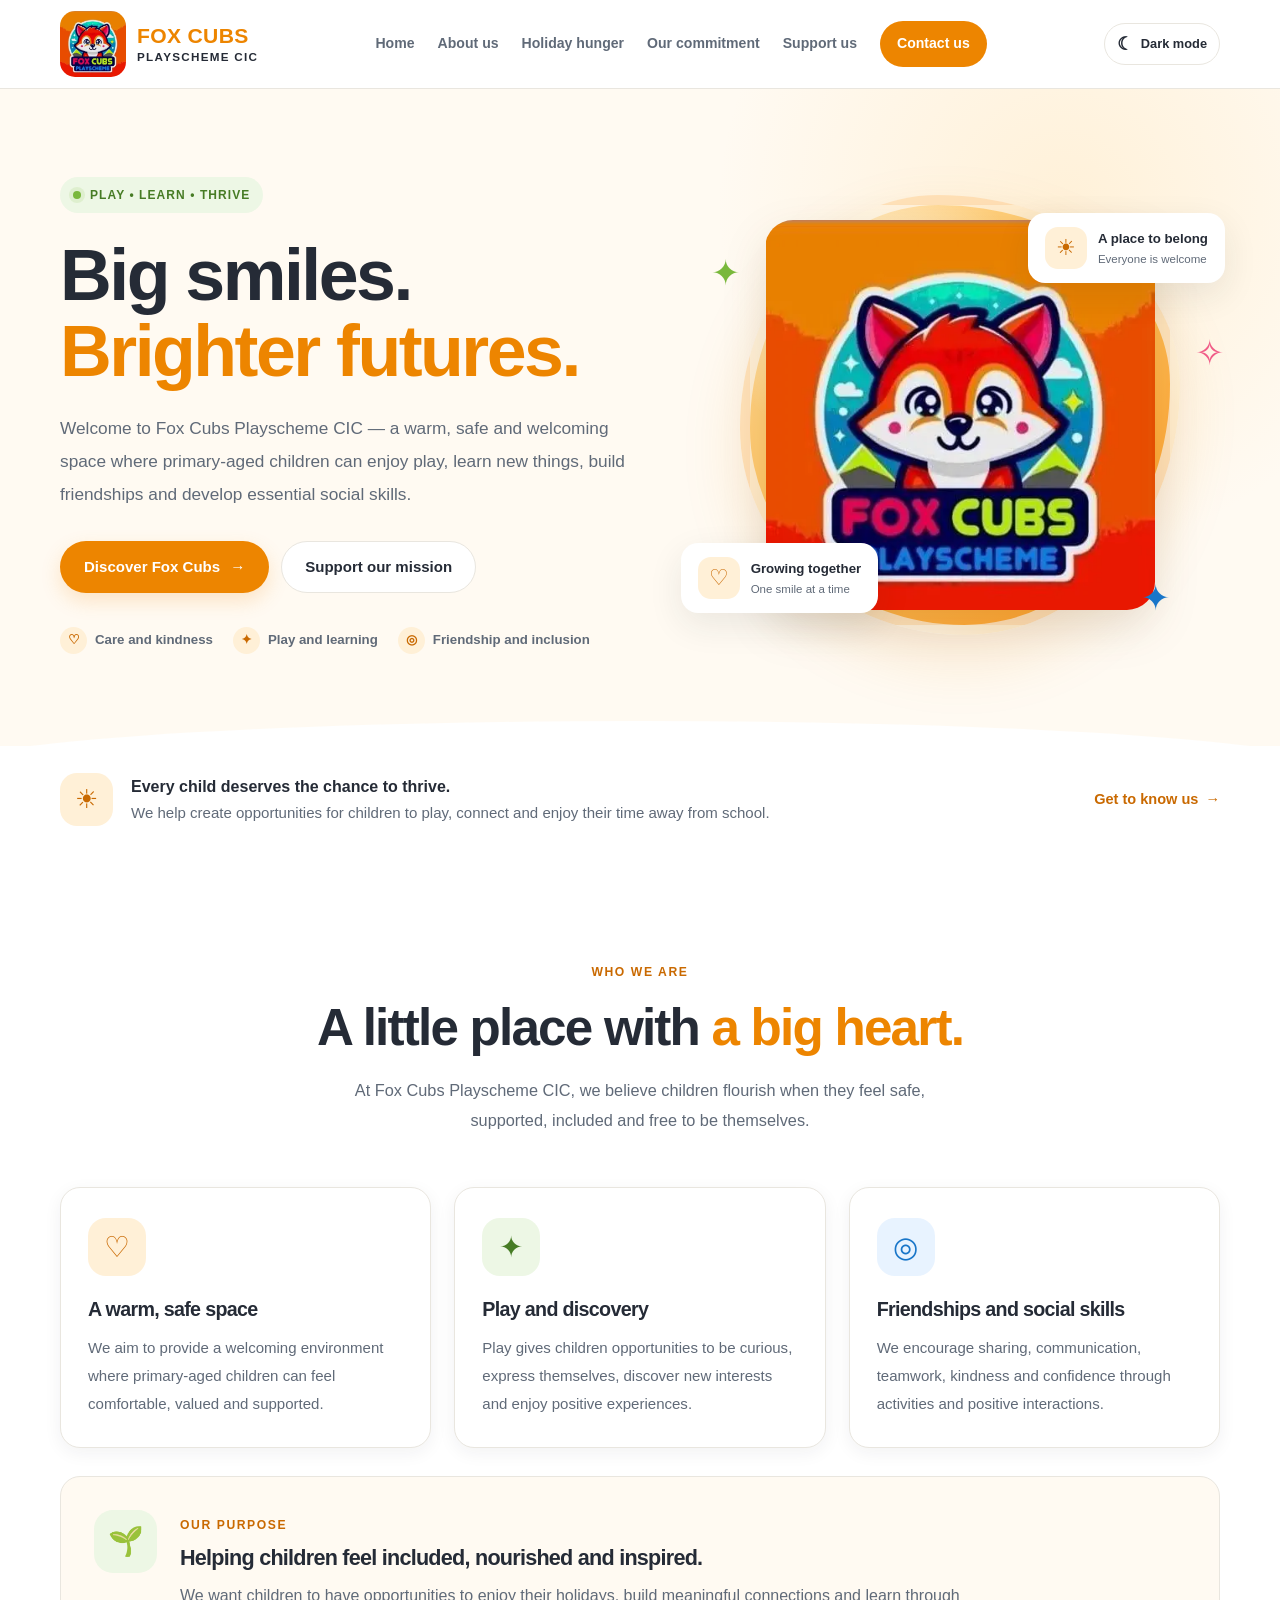
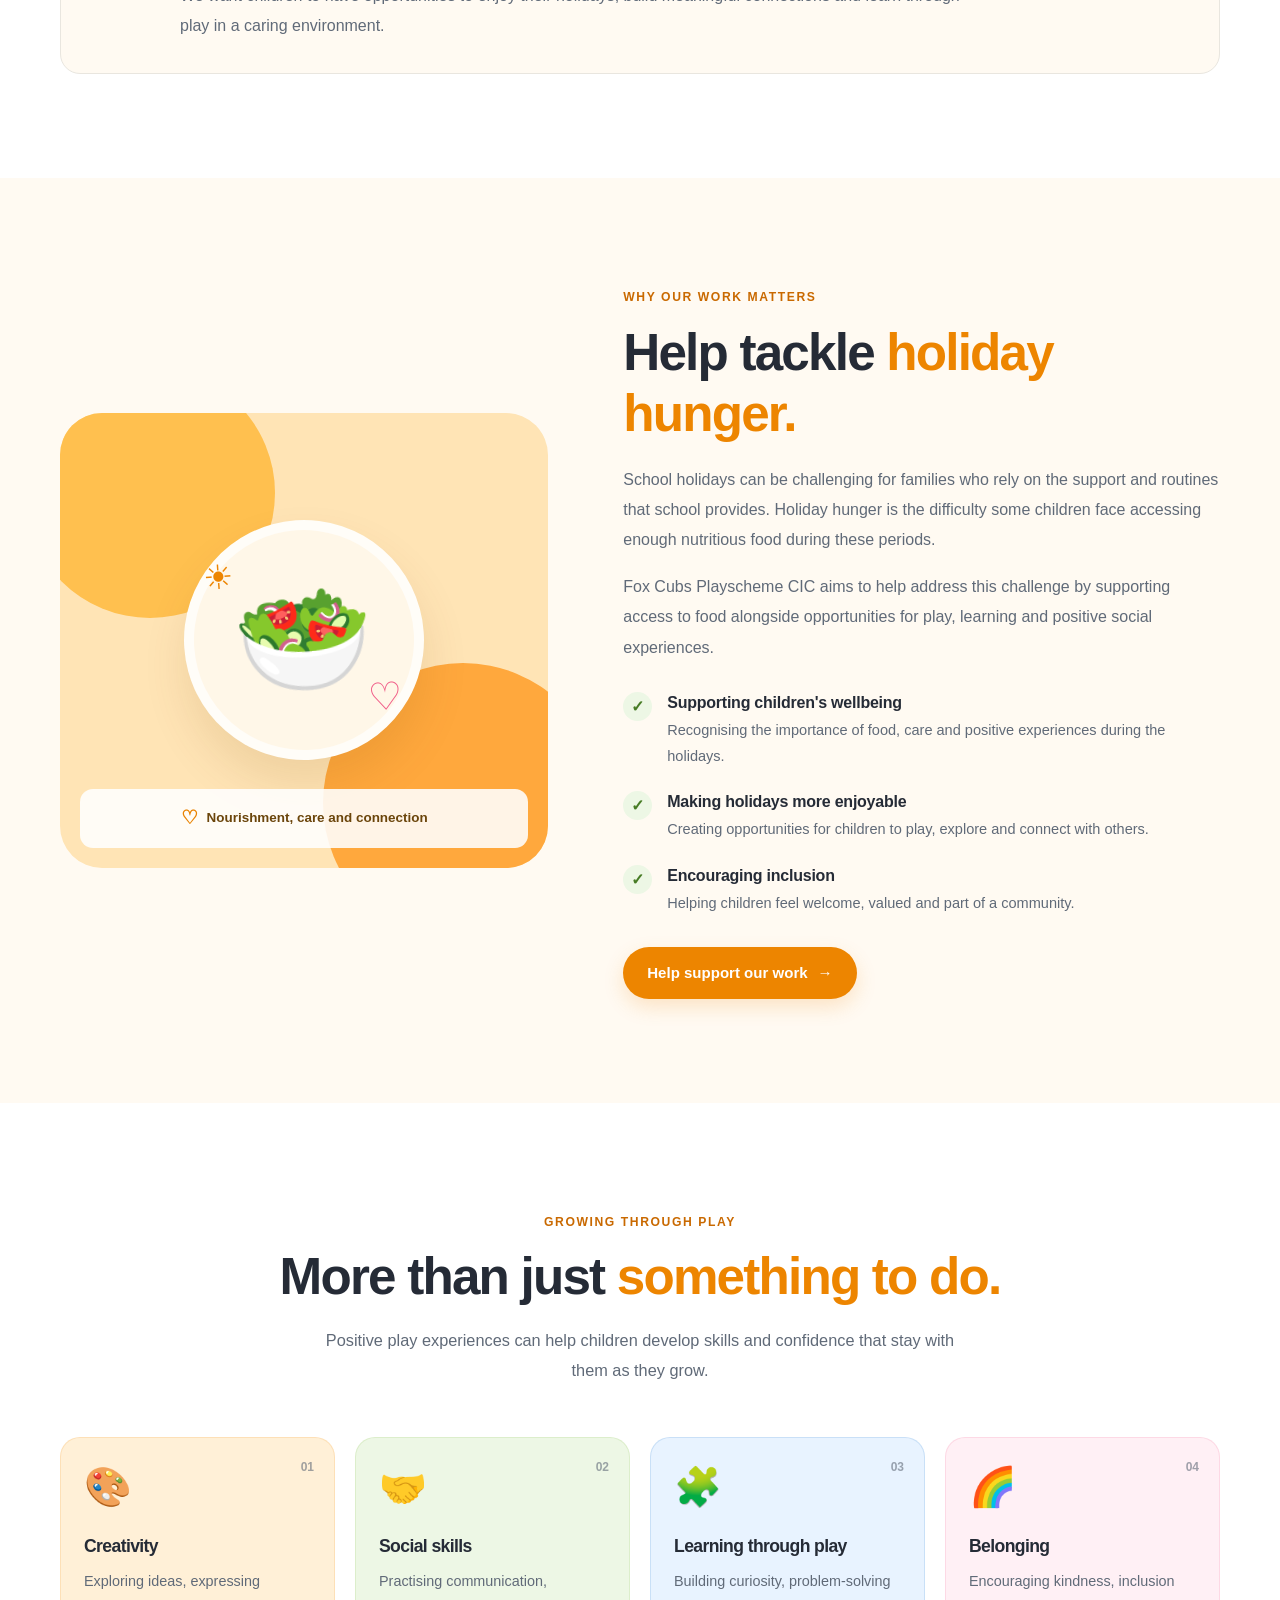
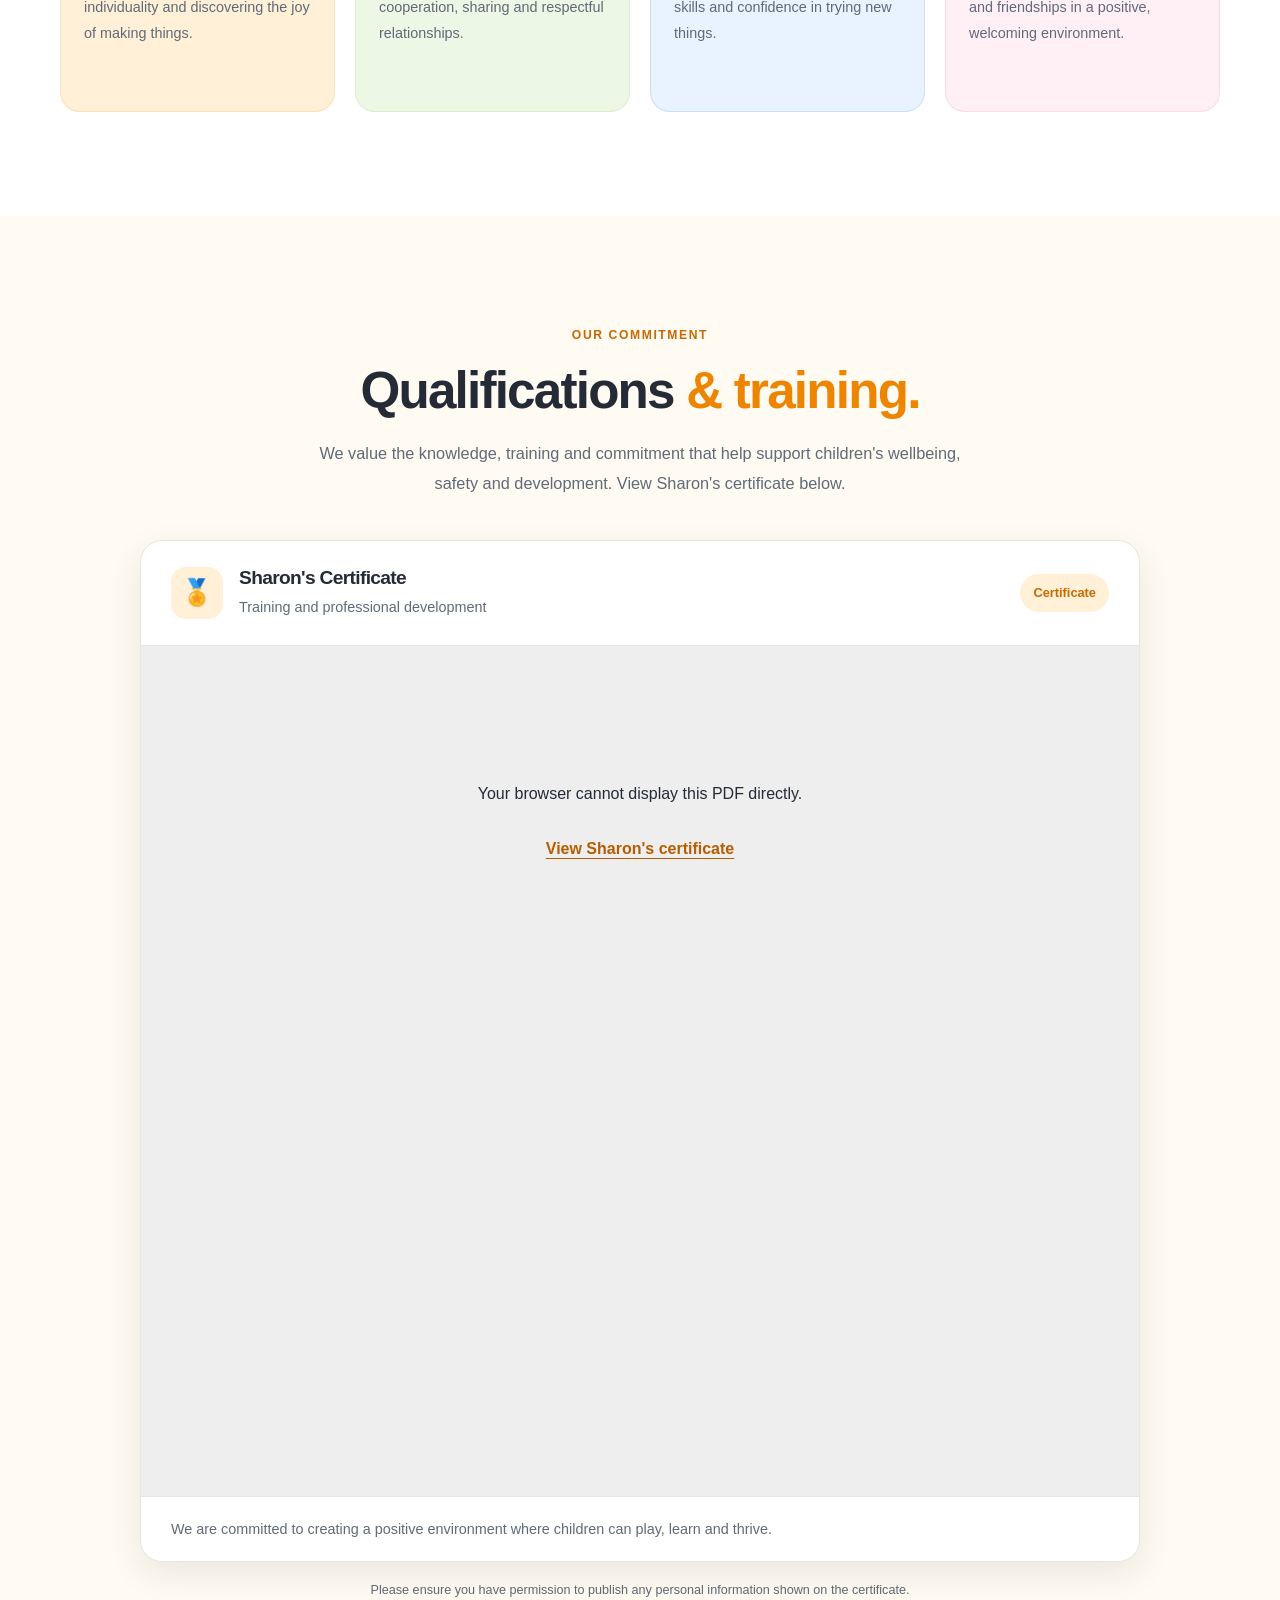
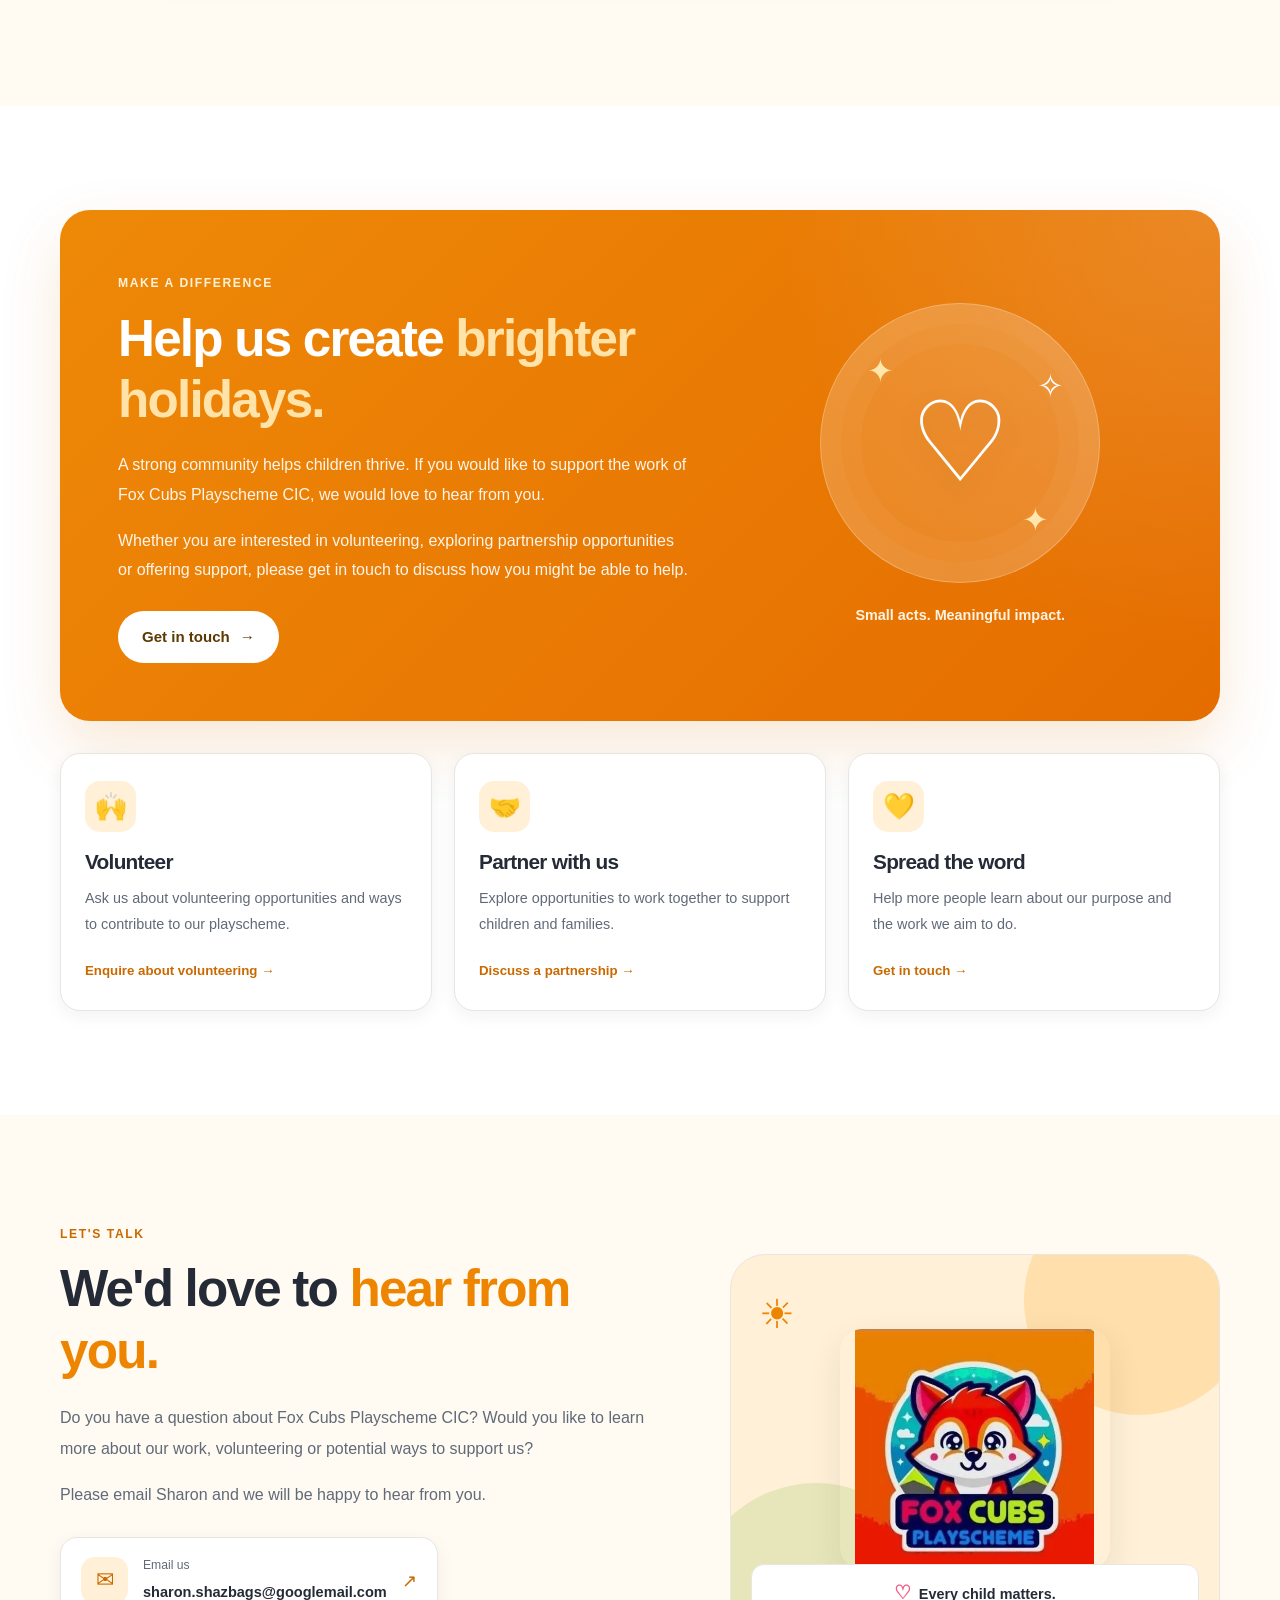
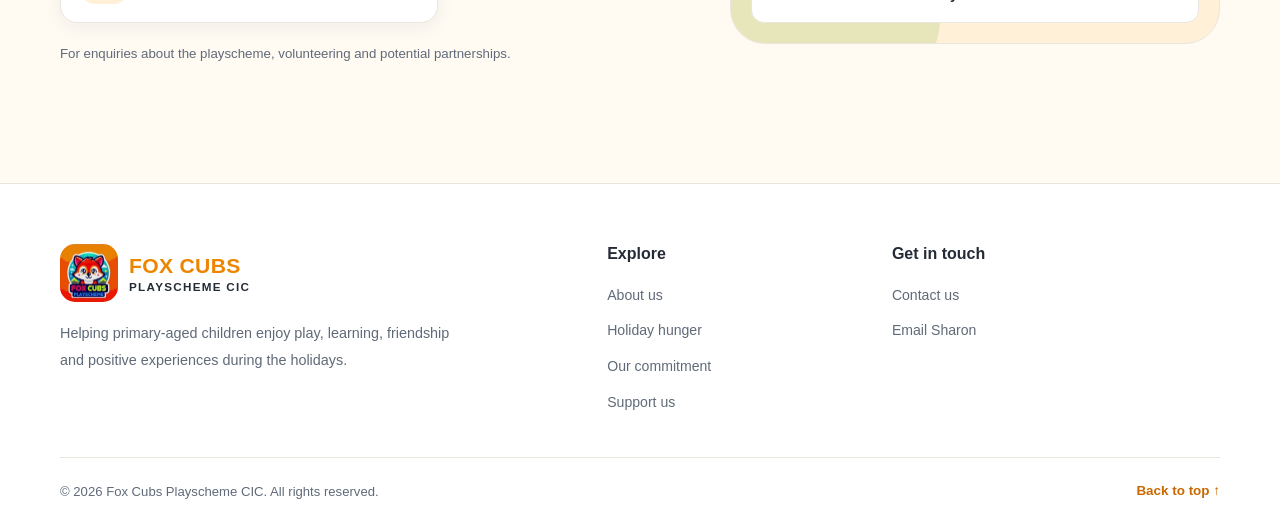
==== commit 788edf29: "Fixed Texts" ====
--- a/Work-Experience-Fox-Cubs-Playscheme-Website-main/index.html
+++ b/Work-Experience-Fox-Cubs-Playscheme-Website-main/index.html
@@ -349,7 +349,7 @@
           <span class="section-kicker">WHY OUR WORK MATTERS</span>
 
           <h2>
-            Helping tackle
+            Help tackle
             <span>holiday hunger.</span>
           </h2>
 
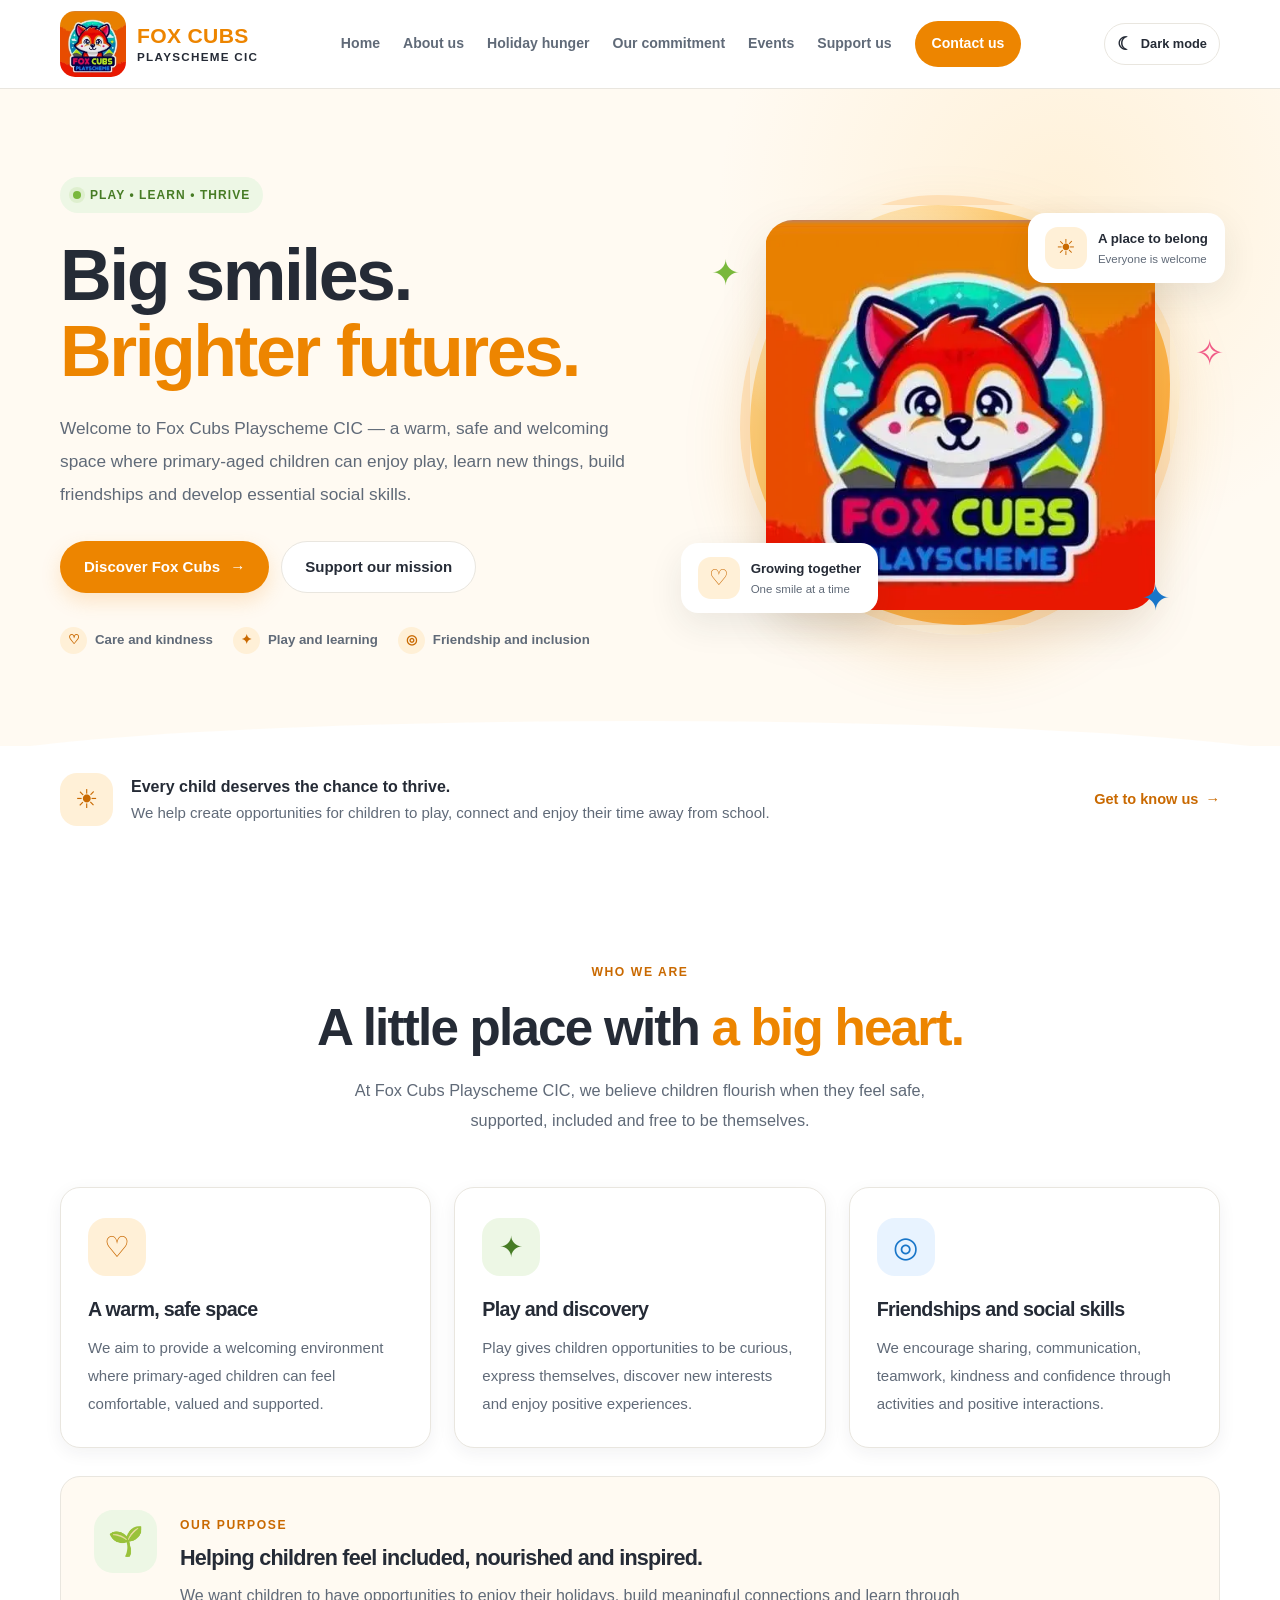
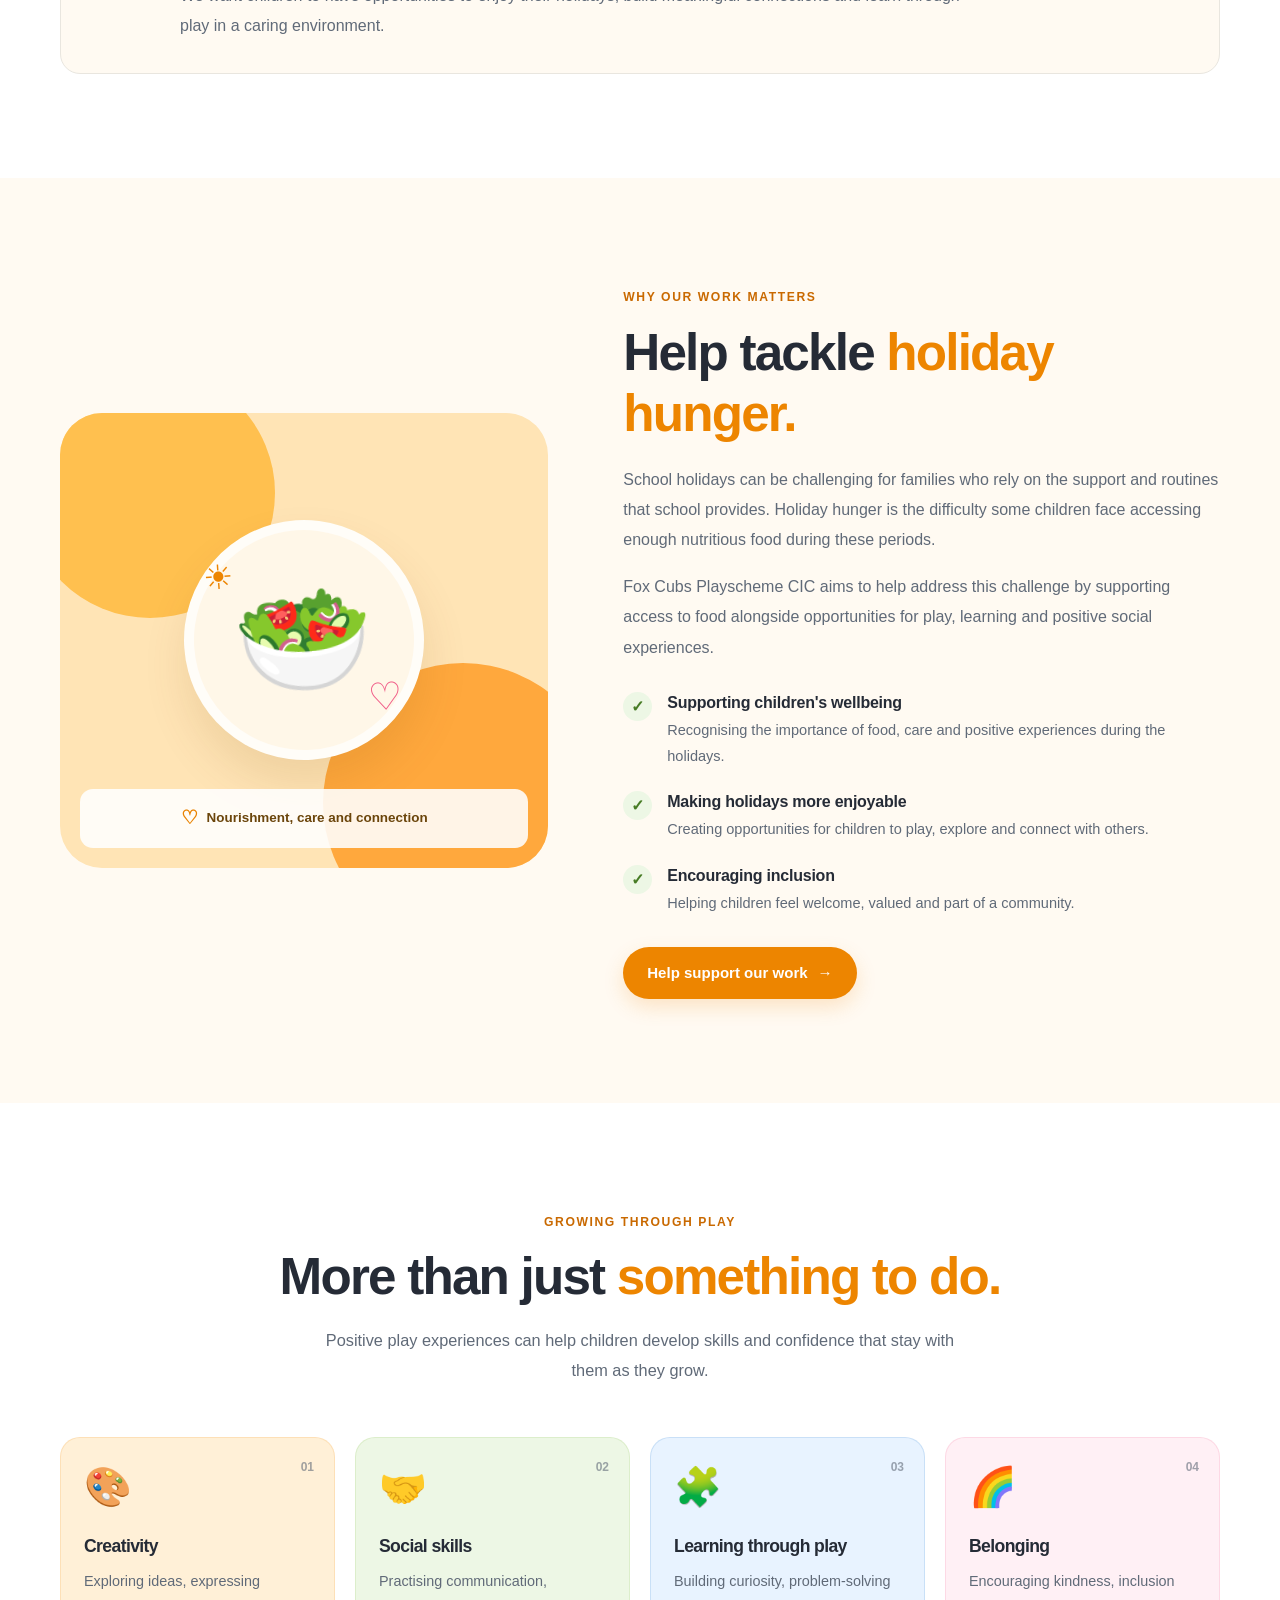
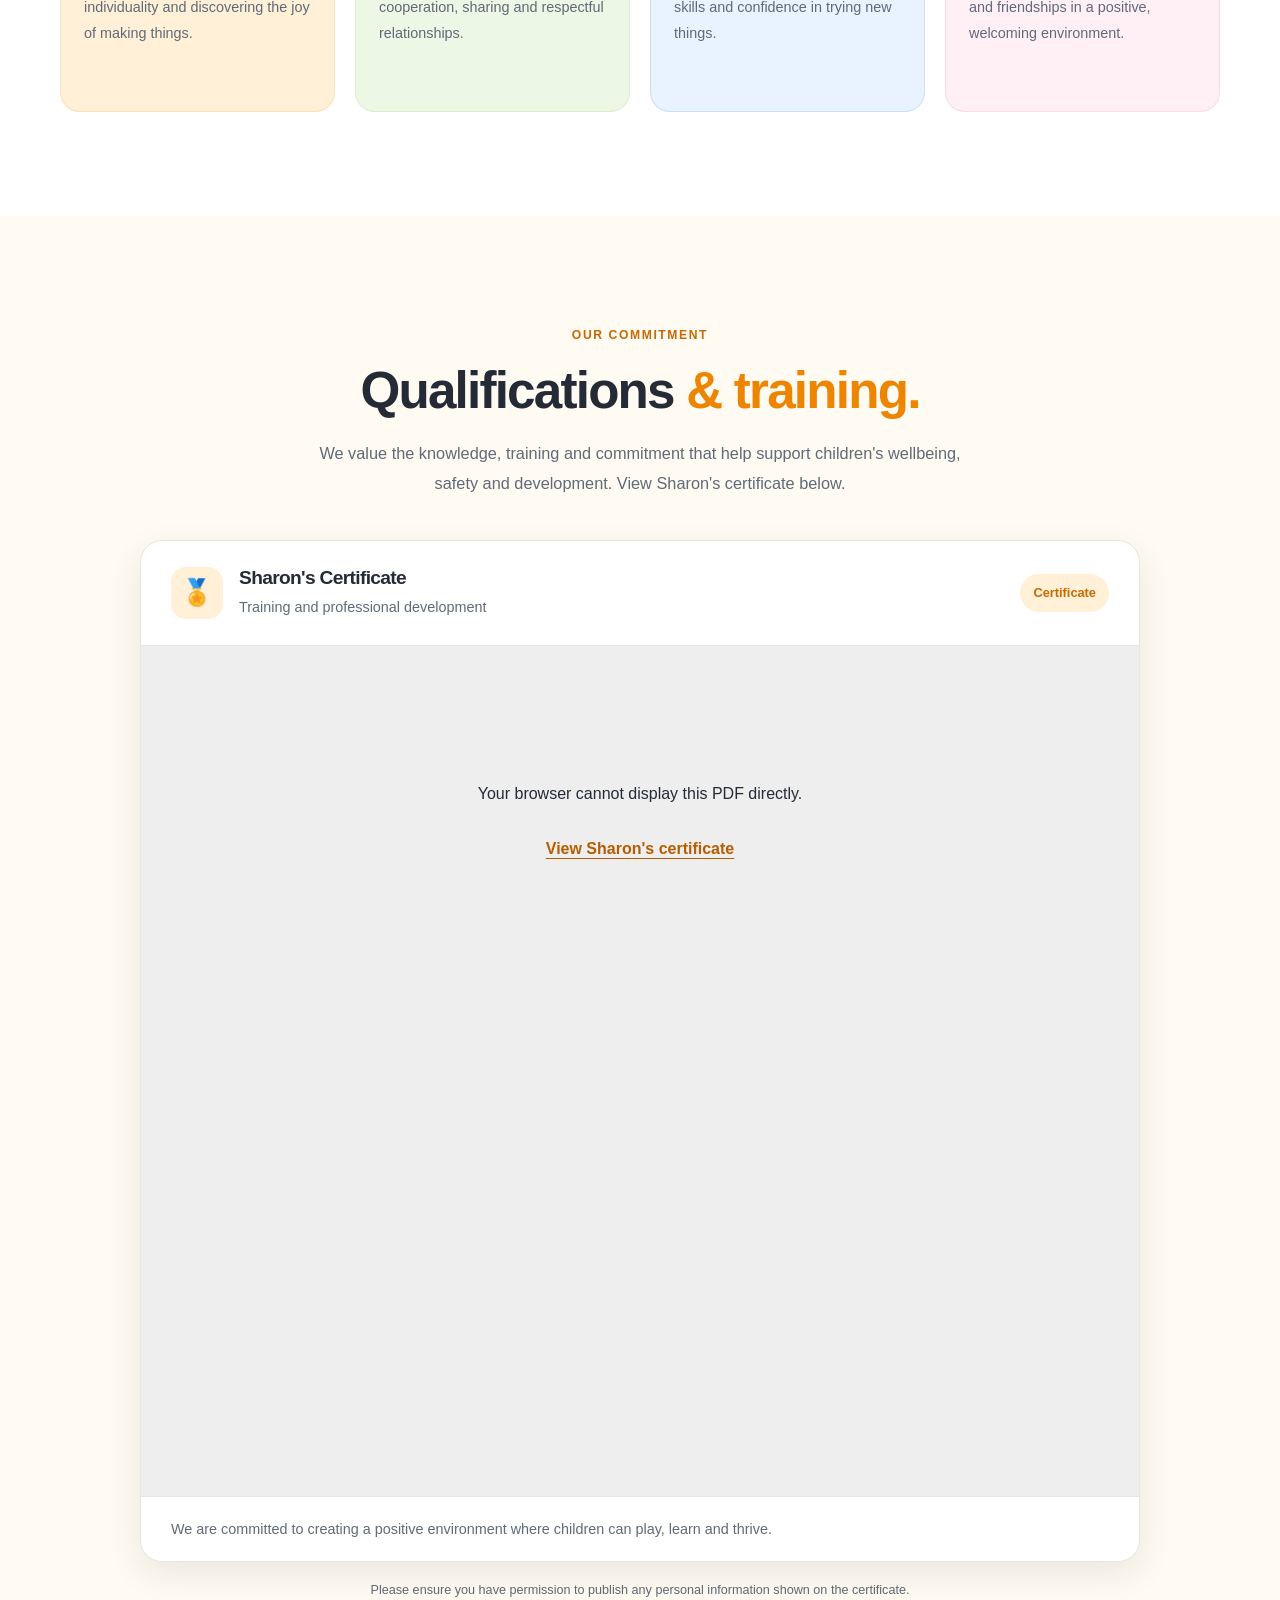
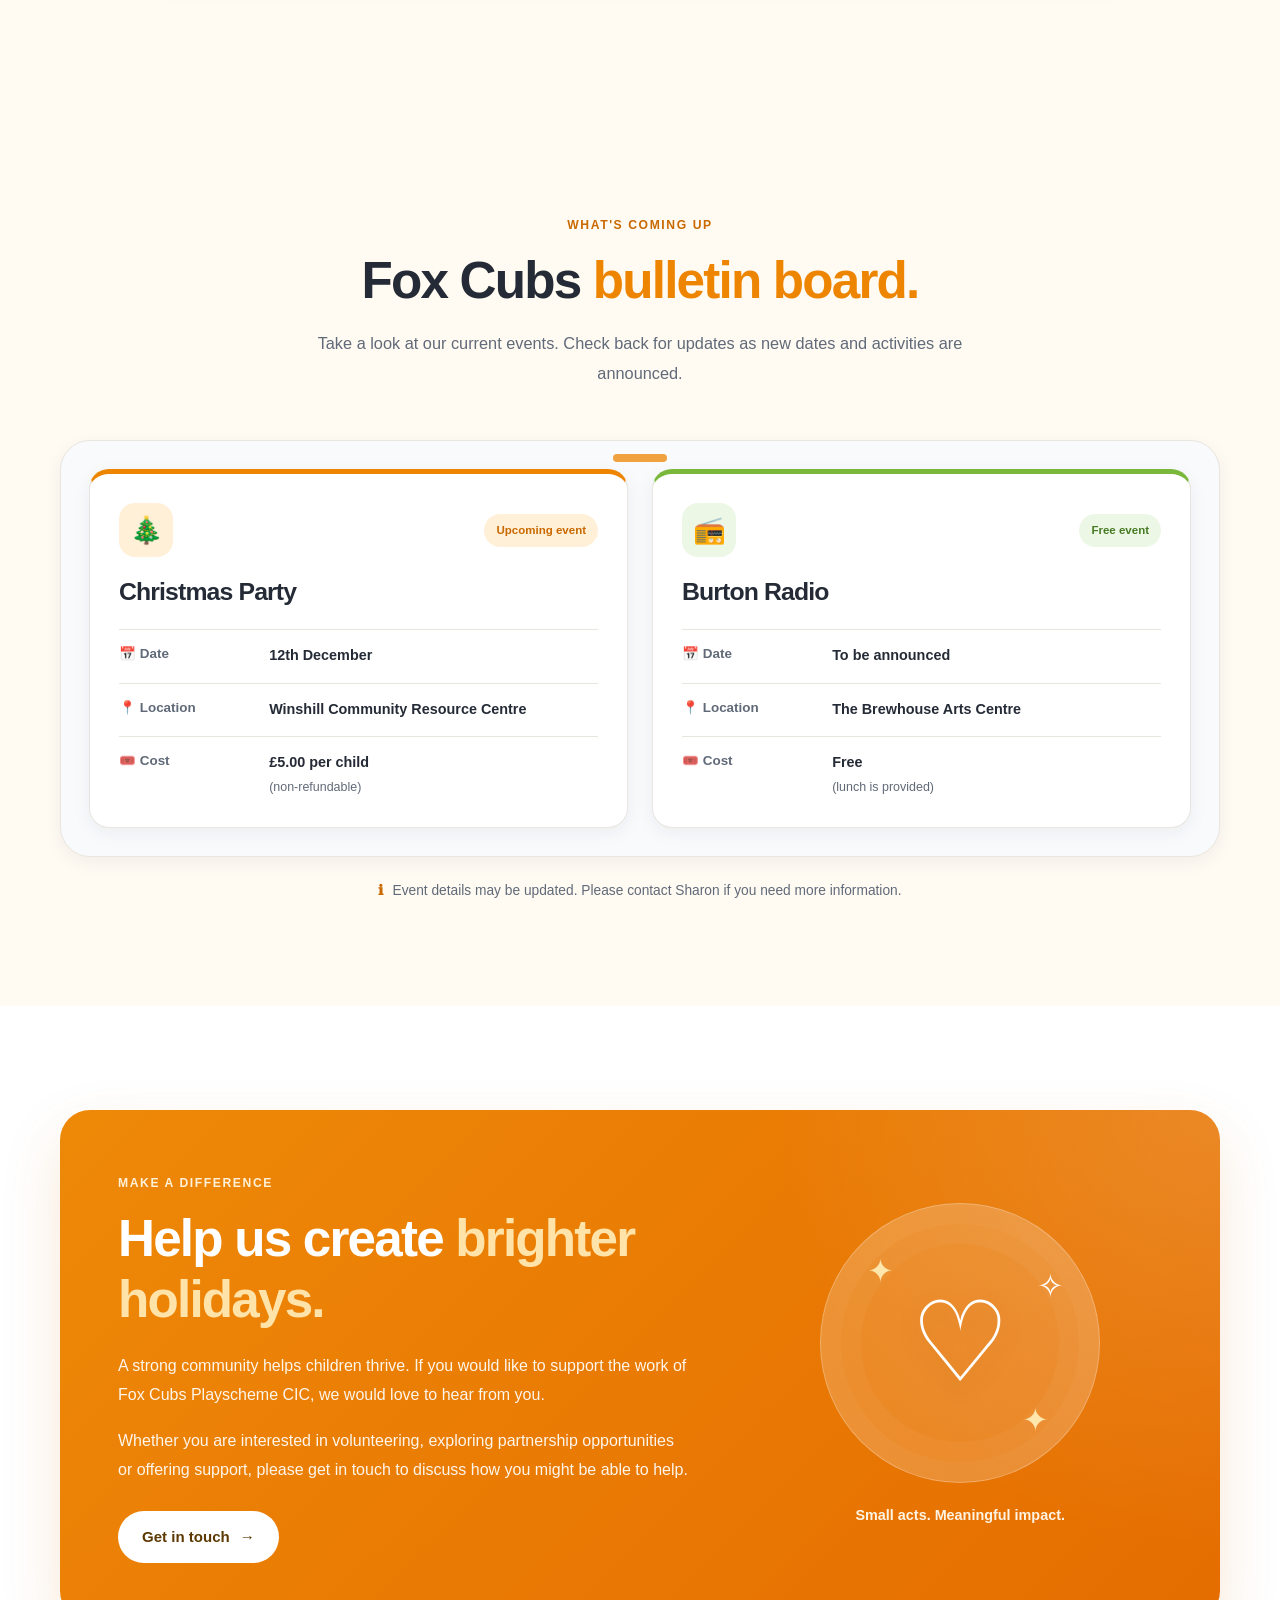
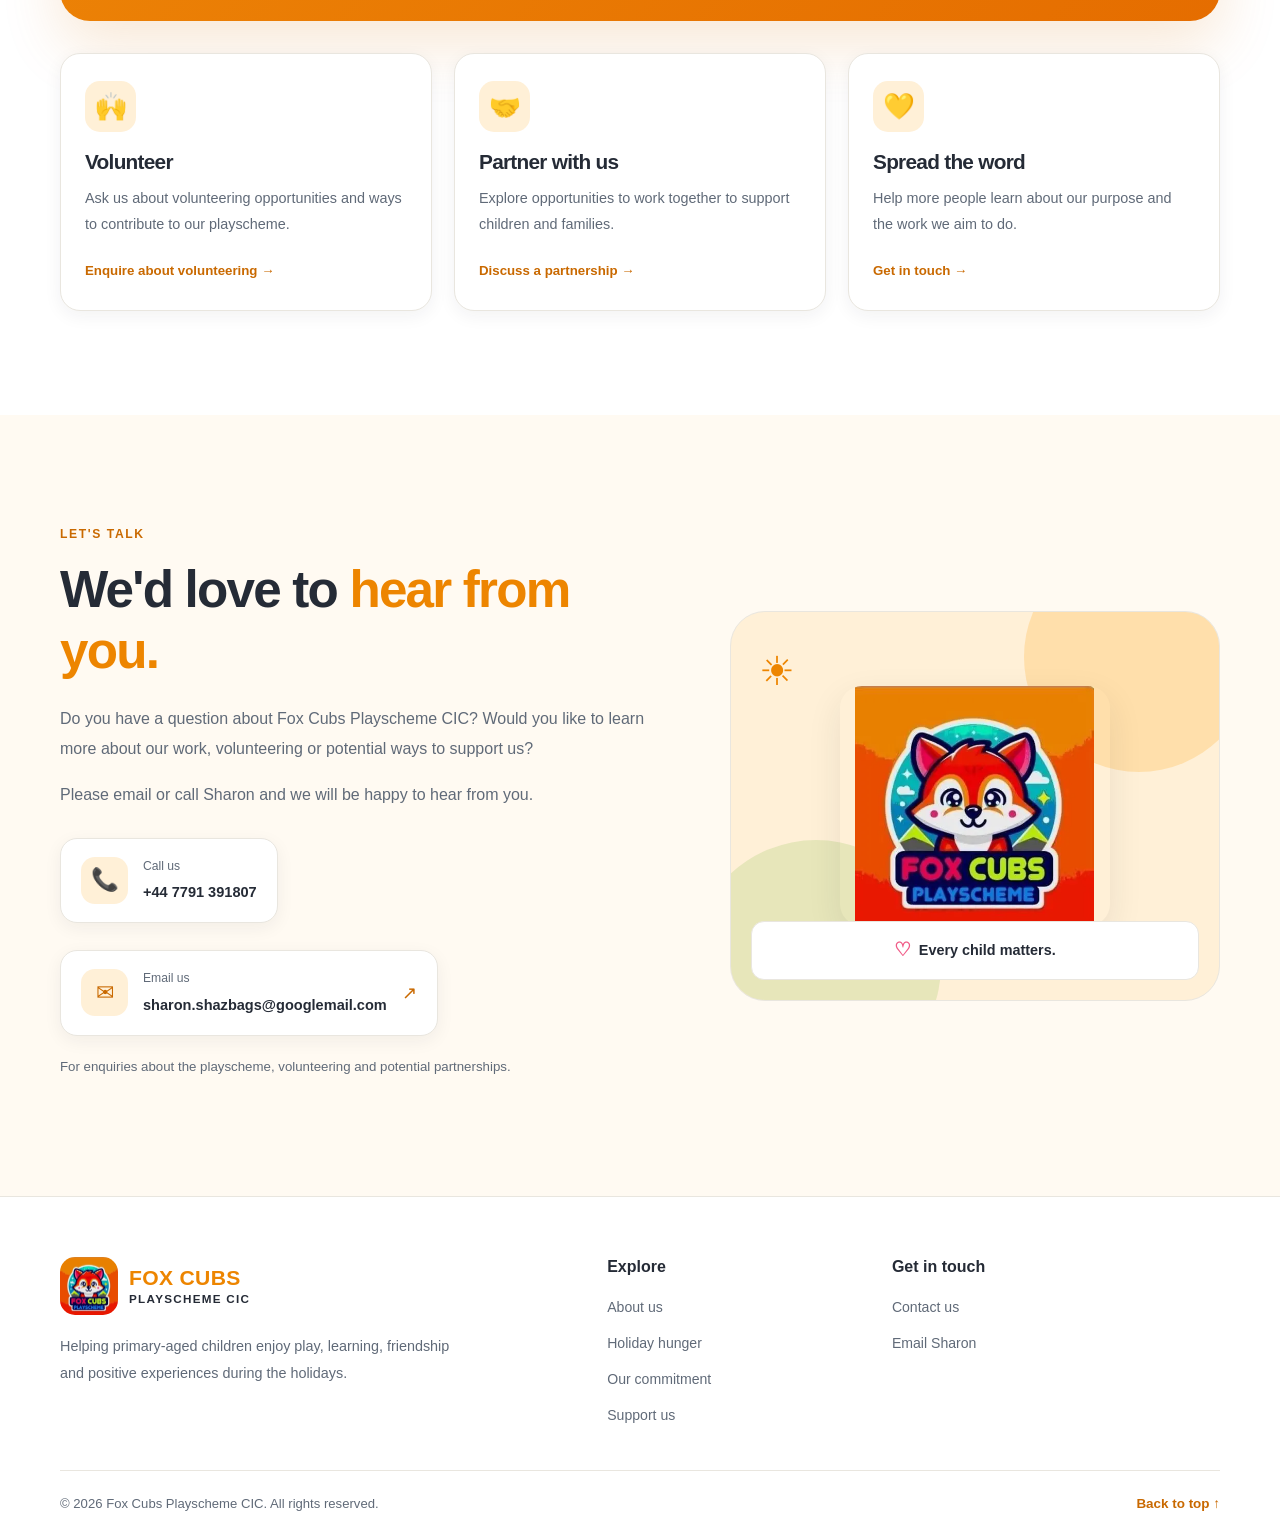
==== commit 4e7b39d3: "Bulletin Board + Contact Info added" ====
--- a/Work-Experience-Fox-Cubs-Playscheme-Website-main/index.html
+++ b/Work-Experience-Fox-Cubs-Playscheme-Website-main/index.html
@@ -89,6 +89,7 @@
         <a href="#about">About us</a>
         <a href="#holiday-hunger">Holiday hunger</a>
         <a href="#certificate">Our commitment</a>
+        <a href="#events">Events</a>
         <a href="#support">Support us</a>
         <a href="#contact" class="nav-contact">Contact us</a>
       </nav>
@@ -564,6 +565,39 @@
       </div>
     </section>
 
+    <!-- CURRENT EVENTS BULLETIN BOARD -->
+    <section class="section events-section" id="events">
+      <div class="container">
+        <div class="section-heading reveal">
+          <span class="section-kicker">What's coming up</span>
+          <h2>Fox Cubs <span>bulletin board.</span></h2>
+          <p>Take a look at our current events. Check back for updates as new dates and activities are announced.</p>
+        </div>
+        <div class="events-board">
+          <article class="event-card event-christmas reveal">
+            <div class="event-card-top"><span class="event-icon" aria-hidden="true">🎄</span><span class="event-status">Upcoming event</span></div>
+            <h3>Christmas Party</h3>
+            <dl class="event-details">
+              <div><dt><span aria-hidden="true">📅</span> Date</dt><dd>12th December</dd></div>
+              <div><dt><span aria-hidden="true">📍</span> Location</dt><dd>Winshill Community Resource Centre</dd></div>
+              <div><dt><span aria-hidden="true">🎟️</span> Cost</dt><dd>£5.00 per child <small>(non-refundable)</small></dd></div>
+            </dl>
+          </article>
+          <article class="event-card event-radio reveal">
+            <div class="event-card-top"><span class="event-icon" aria-hidden="true">📻</span><span class="event-status event-status-free">Free event</span></div>
+            <h3>Burton Radio</h3>
+            <dl class="event-details">
+              <div><dt><span aria-hidden="true">📅</span> Date</dt><dd>To be announced</dd></div>
+              <div><dt><span aria-hidden="true">📍</span> Location</dt><dd>The Brewhouse Arts Centre</dd></div>
+              <div><dt><span aria-hidden="true">🎟️</span> Cost</dt><dd>Free <small>(lunch is provided)</small></dd></div>
+            </dl>
+          </article>
+        </div>
+        <p class="events-note reveal"><span aria-hidden="true">ℹ</span> Event details may be updated. Please contact Sharon if you need more information.</p>
+      </div>
+    </section>
+
+
     <!-- ================================
          SUPPORT US
     ================================= -->
@@ -679,8 +713,22 @@
           </p>
 
           <p>
-            Please email Sharon and we will be happy to hear from you.
-          </p>
+            Please email or call Sharon and we will be happy to hear from you.
+          </p>
+
+          <a
+            class="contact-email"
+            href="tel:+447791391807"
+          >
+            <span class="contact-email-icon" aria-hidden="true">📞</span>
+
+            <span>
+              <small>Call us</small>
+              <strong>+44 7791 391807</strong>
+            </span>
+
+          </a>
+
 
           <a
             class="contact-email"
--- a/Work-Experience-Fox-Cubs-Playscheme-Website-main/styles.css
+++ b/Work-Experience-Fox-Cubs-Playscheme-Website-main/styles.css
@@ -2778,3 +2778,178 @@
     transform: none;
   }
 }
+/* =========================================
+   CURRENT EVENTS BULLETIN BOARD
+========================================= */
+
+.events-section {
+  background: var(--section-bg);
+}
+
+.events-board {
+  position: relative;
+  display: grid;
+  grid-template-columns: repeat(2, minmax(0, 1fr));
+  gap: 24px;
+  padding: 28px;
+  background: var(--section-alt);
+  border: 1px solid var(--border);
+  border-radius: var(--radius-lg);
+  box-shadow: var(--shadow-sm);
+}
+
+.events-board::before {
+  position: absolute;
+  top: 13px;
+  left: 50%;
+  width: 54px;
+  height: 8px;
+  content: "";
+  background: var(--primary);
+  border-radius: 999px;
+  opacity: 0.75;
+  transform: translateX(-50%);
+}
+
+.event-card {
+  position: relative;
+  min-width: 0;
+  padding: 29px;
+  background: var(--card-bg);
+  border: 1px solid var(--border);
+  border-top: 5px solid var(--primary);
+  border-radius: var(--radius-md);
+  box-shadow: var(--shadow-sm);
+  transition: transform 280ms ease, box-shadow 280ms ease;
+}
+
+.event-card:hover {
+  transform: translateY(-6px);
+  box-shadow: var(--shadow-md);
+}
+
+.event-radio {
+  border-top-color: var(--green);
+}
+
+.event-card-top {
+  display: flex;
+  align-items: center;
+  justify-content: space-between;
+  gap: 14px;
+  margin-bottom: 20px;
+}
+
+.event-icon {
+  display: grid;
+  width: 54px;
+  height: 54px;
+  flex: 0 0 54px;
+  place-items: center;
+  background: var(--primary-light);
+  border-radius: 16px;
+  font-size: 1.65rem;
+}
+
+.event-radio .event-icon {
+  background: var(--green-light);
+}
+
+.event-status {
+  display: inline-flex;
+  align-items: center;
+  padding: 7px 12px;
+  color: var(--primary-dark);
+  background: var(--primary-light);
+  border-radius: 999px;
+  font-size: 0.72rem;
+  font-weight: 800;
+}
+
+.event-status-free {
+  color: var(--green-dark);
+  background: var(--green-light);
+}
+
+.event-card h3 {
+  margin-bottom: 22px;
+  font-size: 1.55rem;
+}
+
+.event-details {
+  display: grid;
+  gap: 15px;
+  margin: 0;
+}
+
+.event-details > div {
+  display: grid;
+  grid-template-columns: minmax(95px, 0.42fr) 1fr;
+  gap: 12px;
+  padding-top: 13px;
+  border-top: 1px solid var(--border);
+}
+
+.event-details dt {
+  color: var(--text-soft);
+  font-size: 0.84rem;
+  font-weight: 750;
+}
+
+.event-details dd {
+  margin: 0;
+  color: var(--text);
+  font-size: 0.9rem;
+  font-weight: 700;
+  overflow-wrap: anywhere;
+}
+
+.event-details dd small {
+  display: block;
+  margin-top: 2px;
+  color: var(--text-soft);
+  font-size: 0.78rem;
+  font-weight: 500;
+}
+
+.events-note {
+  display: flex;
+  align-items: flex-start;
+  justify-content: center;
+  gap: 9px;
+  margin: 22px 0 0;
+  color: var(--text-soft);
+  font-size: 0.86rem;
+  text-align: center;
+}
+
+.events-note span {
+  color: var(--primary-dark);
+  font-weight: 900;
+}
+
+/* MOBILE RESPONSIVENESS */
+
+@media (max-width: 780px) {
+  .events-board {
+    grid-template-columns: 1fr;
+    gap: 17px;
+    padding: 24px 16px 17px;
+  }
+
+  .event-card {
+    padding: 24px 21px;
+  }
+
+  .event-details > div {
+    grid-template-columns: 94px 1fr;
+  }
+}
+
+/* REDUCED MOTION */
+
+@media (prefers-reduced-motion: reduce) {
+  .event-card {
+    transition: none;
+  }
+}
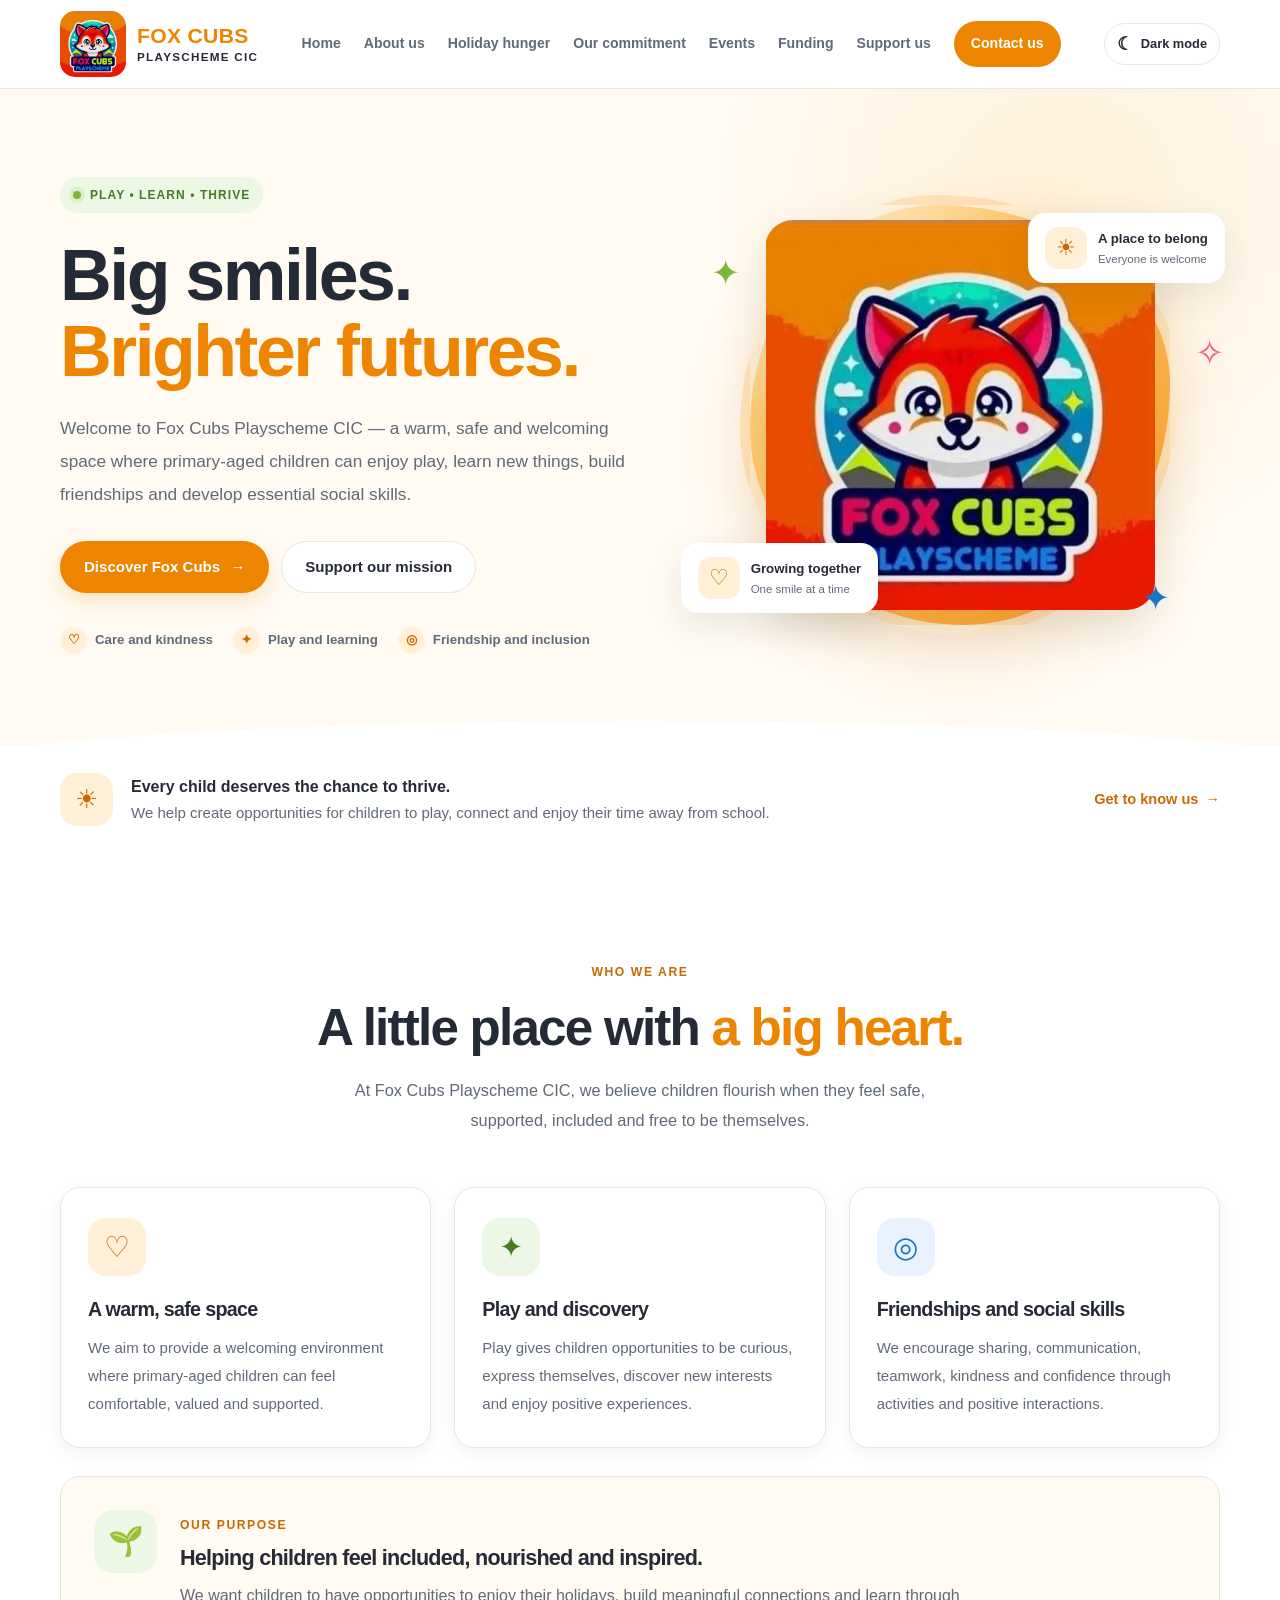
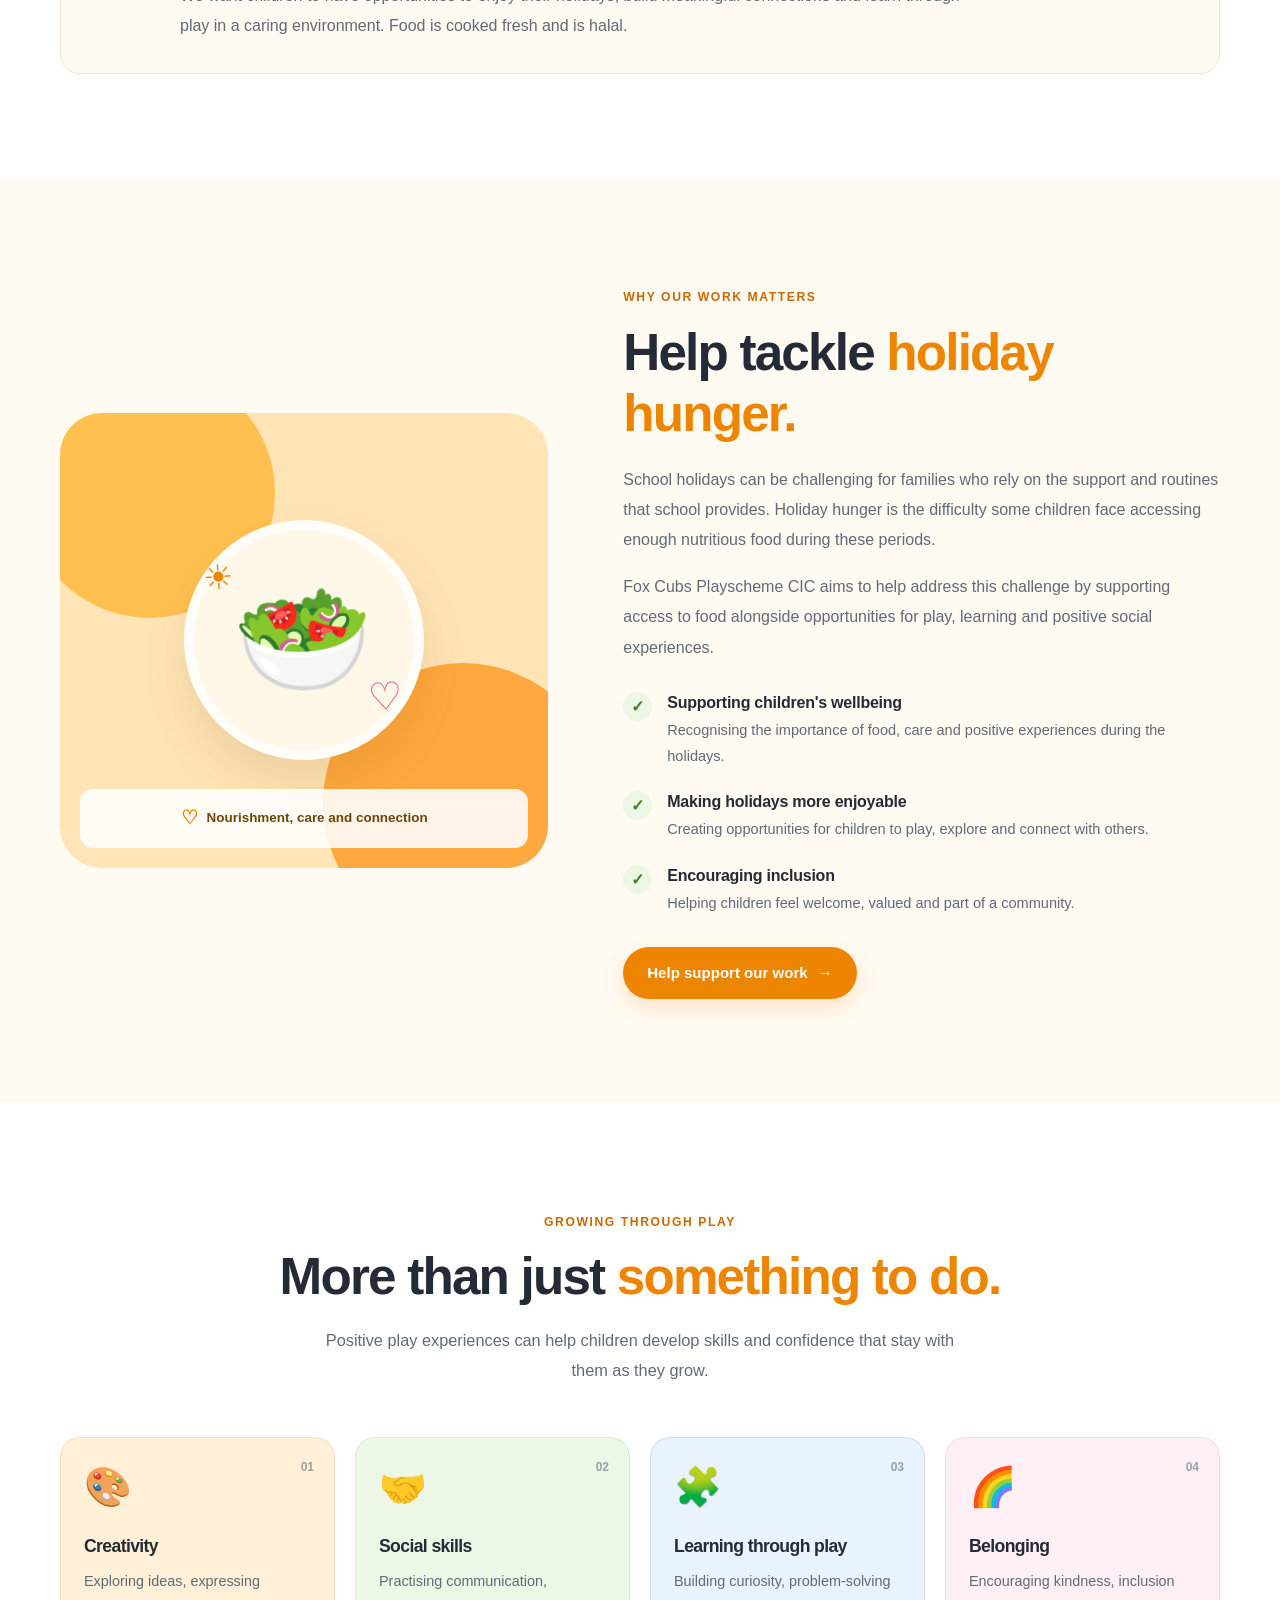
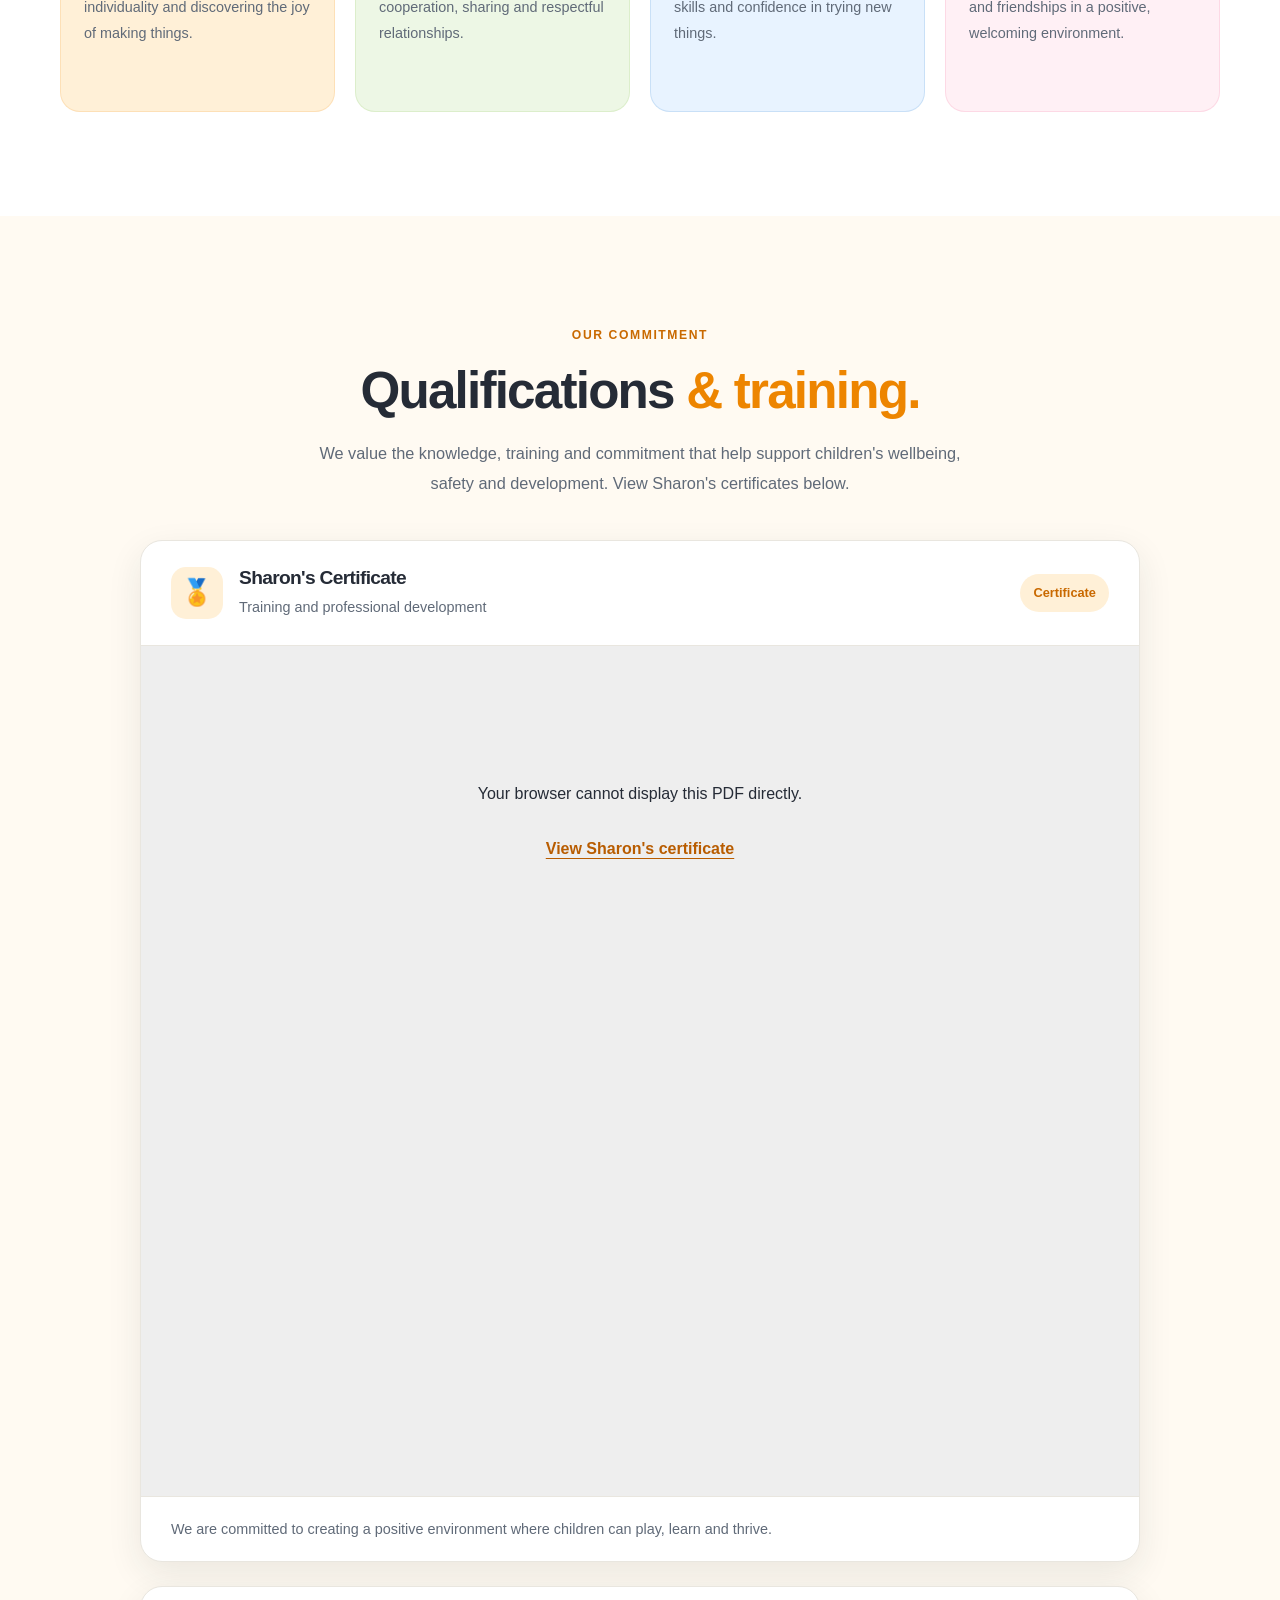
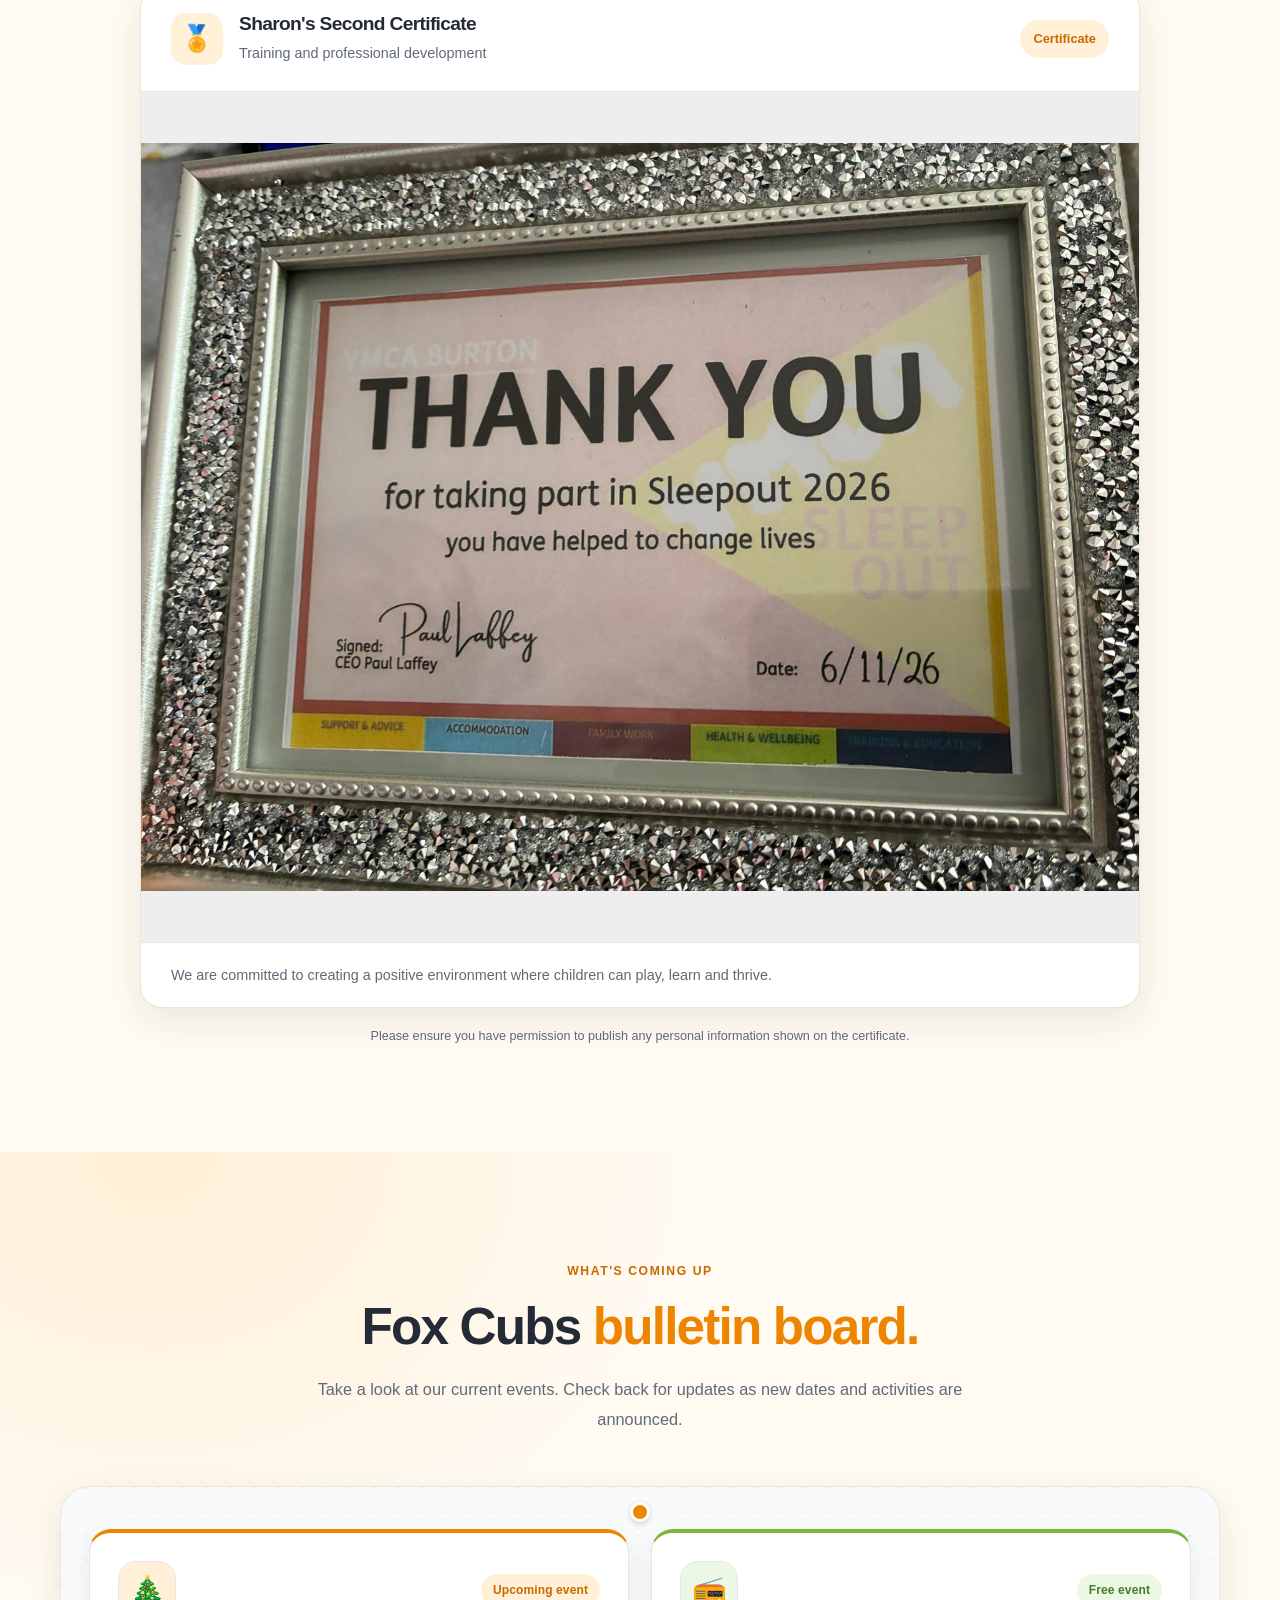
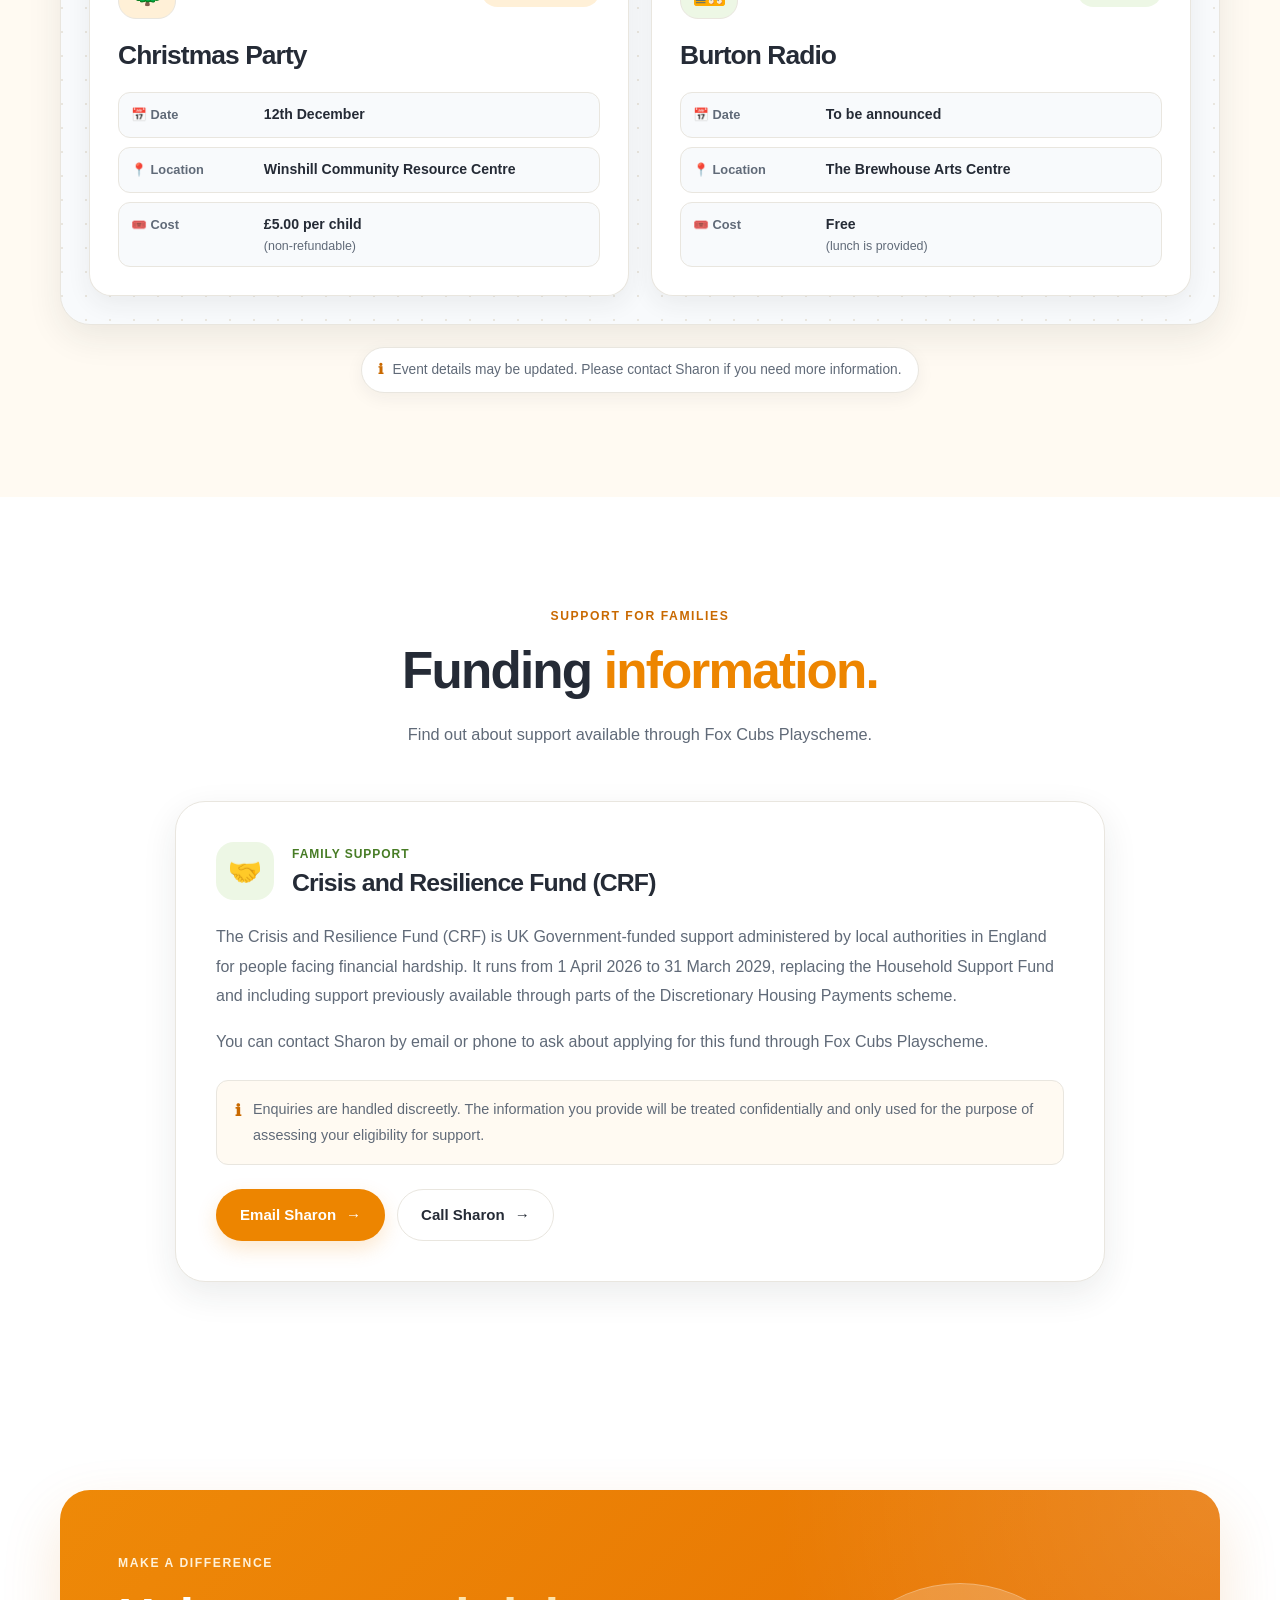
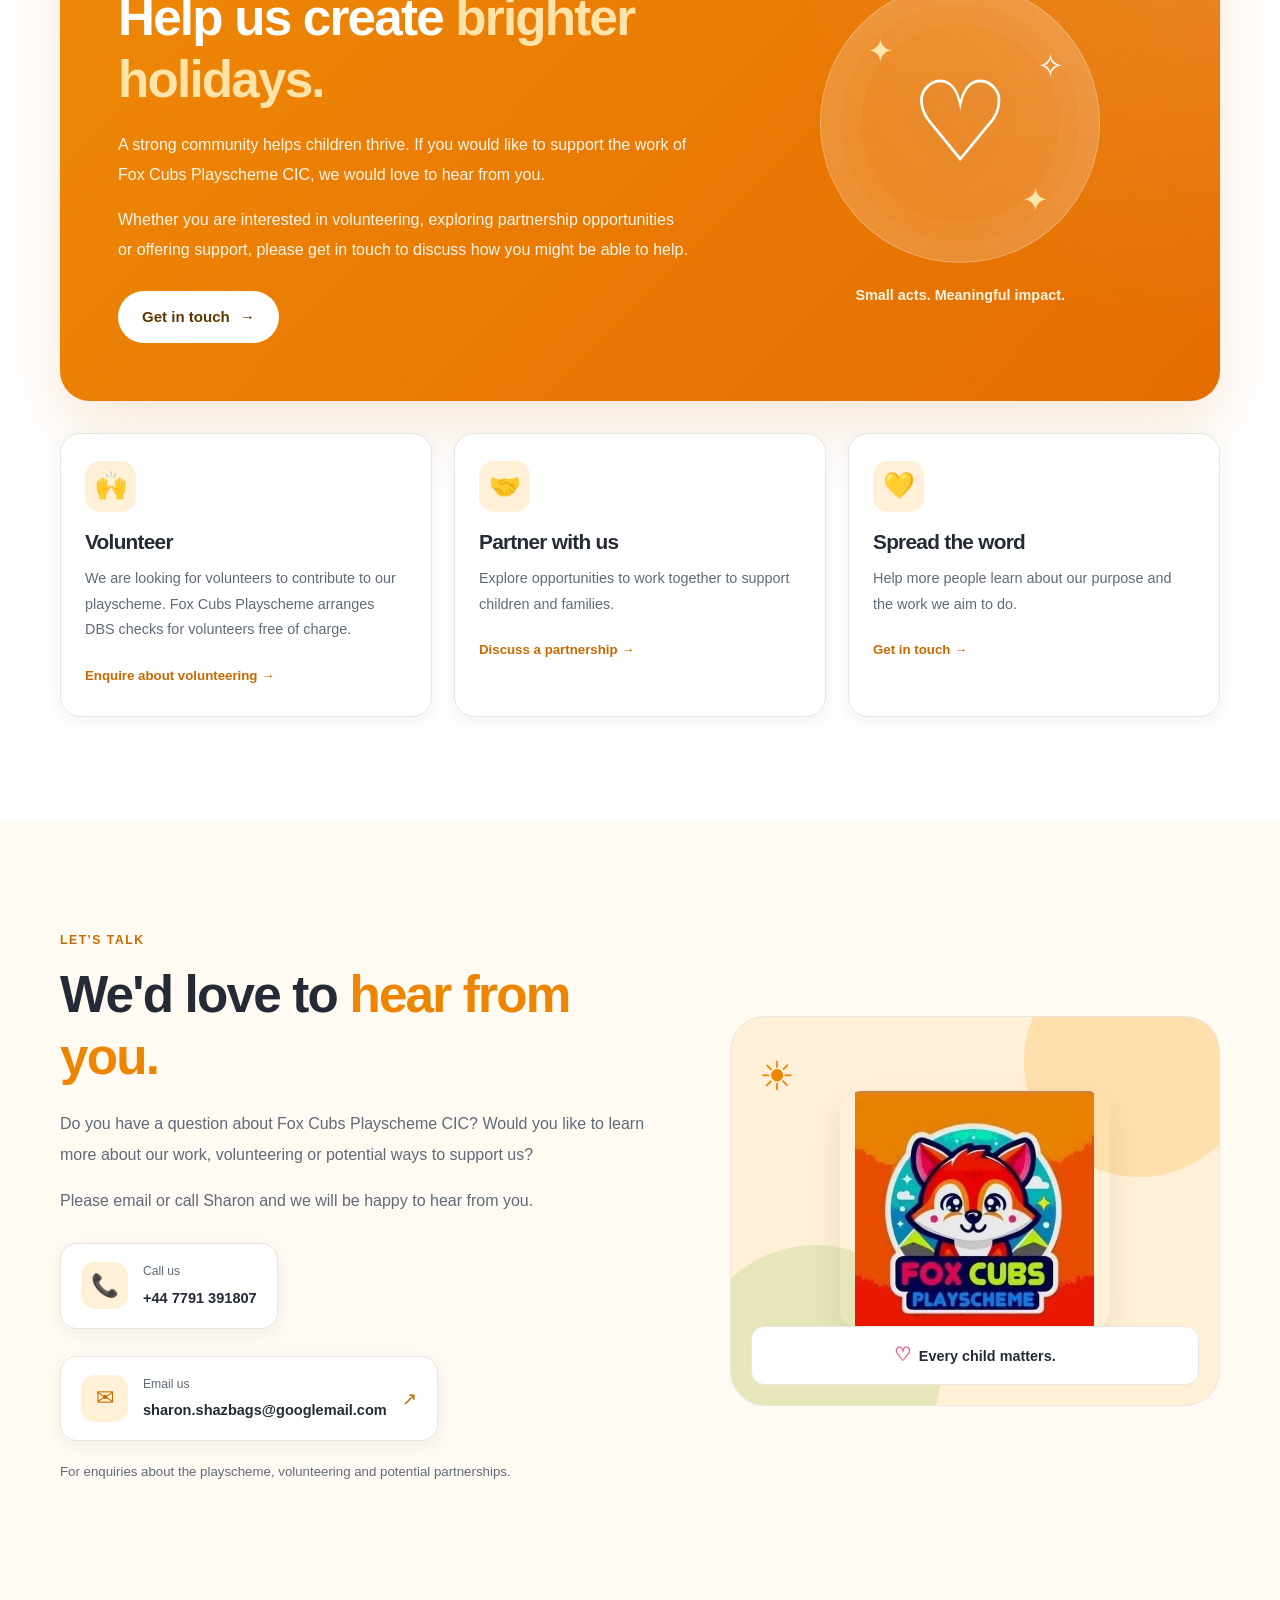
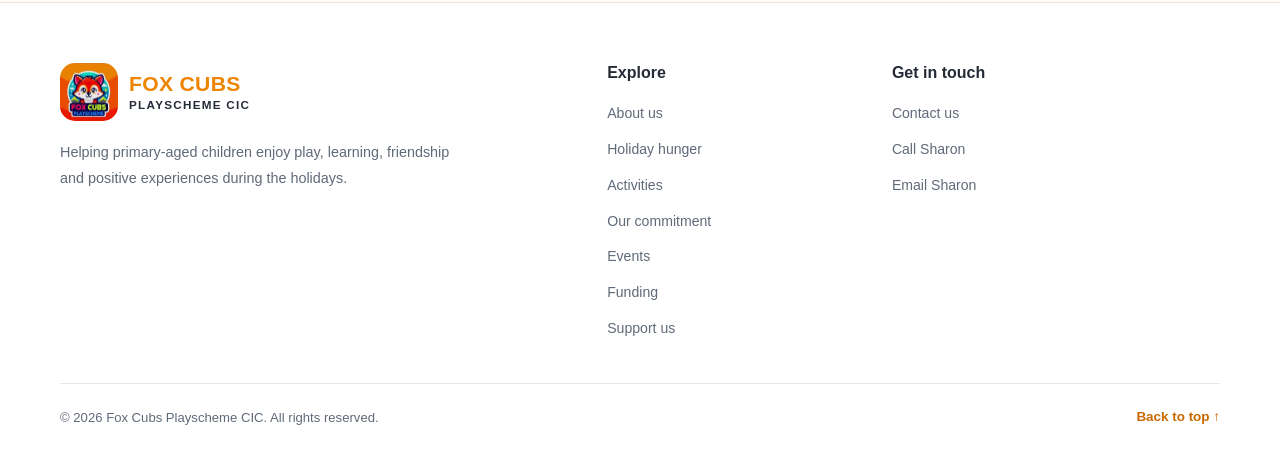
==== commit 73899282: "Lots of errors have been updated, more sections + information has been added" ====
--- a/Work-Experience-Fox-Cubs-Playscheme-Website-main/index.html
+++ b/Work-Experience-Fox-Cubs-Playscheme-Website-main/index.html
@@ -90,6 +90,7 @@
         <a href="#holiday-hunger">Holiday hunger</a>
         <a href="#certificate">Our commitment</a>
         <a href="#events">Events</a>
+        <a href="#funding">Funding</a>
         <a href="#support">Support us</a>
         <a href="#contact" class="nav-contact">Contact us</a>
       </nav>
@@ -309,7 +310,8 @@
             <p>
               We want children to have opportunities to enjoy their
               holidays, build meaningful connections and learn
-              through play in a caring environment.
+              through play in a caring environment. Food is cooked
+              fresh and is halal.
             </p>
           </div>
 
@@ -500,7 +502,7 @@
           <p>
             We value the knowledge, training and commitment that
             help support children's wellbeing, safety and development.
-            View Sharon's certificate below.
+            View Sharon's certificates below.
           </p>
         </div>
 
@@ -557,6 +559,49 @@
 
         </article>
 
+        <article class="certificate-card reveal">
+
+          <div class="certificate-header">
+
+            <div class="certificate-heading">
+              <span class="certificate-icon" aria-hidden="true">🏅</span>
+
+              <div>
+                <h3>Sharon's Second Certificate</h3>
+                <p>Training and professional development</p>
+              </div>
+            </div>
+
+            <span class="certificate-badge">
+              Certificate
+            </span>
+
+          </div>
+
+          <div class="certificate-viewer">
+            <a
+              href="Sharon's Second Certificate.jpeg"
+              target="_blank"
+              rel="noopener noreferrer"
+              aria-label="View Sharon's second certificate in full size"
+            >
+              <img
+                src="Sharon's Second Certificate.jpeg"
+                alt="Sharon's second certificate"
+                class="certificate-image"
+              >
+            </a>
+          </div>
+
+          <div class="certificate-footer">
+            <p>
+              We are committed to creating a positive environment
+              where children can play, learn and thrive.
+            </p>
+          </div>
+
+        </article>
+
         <p class="certificate-note">
           Please ensure you have permission to publish any personal
           information shown on the certificate.
@@ -597,6 +642,66 @@
       </div>
     </section>
 
+    <!-- ================================
+         FUNDING
+    ================================= -->
+
+    <section class="section funding-section" id="funding">
+      <div class="container">
+
+        <div class="section-heading reveal">
+          <span class="section-kicker">SUPPORT FOR FAMILIES</span>
+          <h2>Funding <span>information.</span></h2>
+          <p>Find out about support available through Fox Cubs Playscheme.</p>
+        </div>
+
+        <article class="funding-card reveal">
+          <div class="funding-card-heading">
+            <span class="funding-icon" aria-hidden="true">🤝</span>
+            <div>
+              <span class="funding-label">Family support</span>
+              <h3>Crisis and Resilience Fund (CRF)</h3>
+            </div>
+          </div>
+
+          <p>
+            The Crisis and Resilience Fund (CRF) is UK Government-funded
+            support administered by local authorities in England for
+            people facing financial hardship. It runs from 1 April 2026
+            to 31 March 2029, replacing the Household Support Fund and
+            including support previously available through parts of the
+            Discretionary Housing Payments scheme.
+          </p>
+
+          <p>
+            You can contact Sharon by email or phone to ask about applying
+            for this fund through Fox Cubs Playscheme.
+          </p>
+
+          <div class="funding-notice">
+            <span aria-hidden="true">ℹ</span>
+            <p>
+              Enquiries are handled discreetly. The information you provide will be treated 
+              confidentially and only used for the purpose of 
+              assessing your eligibility for support.
+            </p>
+          </div>
+
+          <div class="funding-actions">
+            <a class="button button-primary" href="mailto:sharon.shazbags@googlemail.com">
+              Email Sharon
+              <span aria-hidden="true">→</span>
+            </a>
+            <a class="button button-secondary" href="tel:+447791391807">
+              Call Sharon
+              <span aria-hidden="true">→</span>
+            </a>
+          </div>
+        </article>
+
+      </div>
+    </section>
+
 
     <!-- ================================
          SUPPORT US
@@ -653,8 +758,9 @@
             <span class="support-option-icon" aria-hidden="true">🙌</span>
             <h3>Volunteer</h3>
             <p>
-              Ask us about volunteering opportunities and ways
-              to contribute to our playscheme.
+              We are looking for volunteers to contribute to our
+              playscheme. Fox Cubs Playscheme arranges DBS checks
+              for volunteers free of charge.
             </p>
             <a href="#contact" class="text-link">
               Enquire about volunteering →
@@ -814,13 +920,17 @@
           <h2>Explore</h2>
           <a href="#about">About us</a>
           <a href="#holiday-hunger">Holiday hunger</a>
+          <a href="#activities">Activities</a>
           <a href="#certificate">Our commitment</a>
+          <a href="#events">Events</a>
+          <a href="#funding">Funding</a>
           <a href="#support">Support us</a>
         </div>
 
         <div class="footer-links">
           <h2>Get in touch</h2>
           <a href="#contact">Contact us</a>
+          <a href="tel:+447791391807">Call Sharon</a>
           <a href="mailto:sharon.shazbags@googlemail.com">
             Email Sharon
           </a>
--- a/Work-Experience-Fox-Cubs-Playscheme-Website-main/styles.css
+++ b/Work-Experience-Fox-Cubs-Playscheme-Website-main/styles.css
@@ -306,6 +306,7 @@
   color: var(--text-soft);
   font-size: 0.88rem;
   font-weight: 650;
+  white-space: nowrap;
 
   transition: color var(--transition);
 }
@@ -1299,6 +1300,10 @@
     transform 300ms ease;
 }
 
+.certificate-card + .certificate-card {
+  margin-top: 24px;
+}
+
 .certificate-card:hover {
   transform: translateY(-4px);
   box-shadow: var(--shadow-lg);
@@ -1378,6 +1383,21 @@
   height: 100%;
 
   border: 0;
+}
+
+.certificate-viewer a {
+  display: block;
+  width: 100%;
+  height: 100%;
+}
+
+.certificate-image {
+  display: block;
+
+  width: 100%;
+  height: 100%;
+
+  object-fit: contain;
 }
 
 .certificate-fallback {
@@ -2114,6 +2134,120 @@
   }
 }
 
+/* ---------- TABLET NAVIGATION ---------- */
+
+@media (max-width: 1024px) {
+  .header-inner {
+    position: relative;
+  }
+
+  .menu-toggle {
+    display: flex;
+    flex-shrink: 0;
+    width: 44px;
+    height: 44px;
+    flex-direction: column;
+    align-items: center;
+    justify-content: center;
+    gap: 5px;
+    margin-left: auto;
+    padding: 9px;
+    background: var(--card-bg);
+    border: 1px solid var(--border);
+    border-radius: 13px;
+    cursor: pointer;
+  }
+
+  .menu-toggle span {
+    display: block;
+    width: 21px;
+    height: 2px;
+    background: var(--text);
+    border-radius: 999px;
+    transition:
+      transform 250ms ease,
+      opacity 250ms ease;
+  }
+
+  .menu-toggle[aria-expanded="true"] span:nth-child(1) {
+    transform: translateY(7px) rotate(45deg);
+  }
+
+  .menu-toggle[aria-expanded="true"] span:nth-child(2) {
+    opacity: 0;
+  }
+
+  .menu-toggle[aria-expanded="true"] span:nth-child(3) {
+    transform: translateY(-7px) rotate(-45deg);
+  }
+
+  .theme-toggle {
+    width: 43px;
+    height: 43px;
+    min-height: 43px;
+    padding: 0;
+    border-radius: 13px;
+  }
+
+  .theme-icon {
+    font-size: 1.2rem;
+  }
+
+  .theme-label {
+    display: none;
+  }
+
+  .primary-navigation {
+    position: absolute;
+    z-index: 1001;
+    top: calc(100% + 8px);
+    right: 0;
+    left: 0;
+    display: flex;
+    flex-direction: column;
+    align-items: stretch;
+    gap: 3px;
+    max-height: calc(100dvh - var(--header-height) - 24px);
+    padding: 13px;
+    overflow-y: auto;
+    background: var(--card-bg);
+    border: 1px solid var(--border);
+    border-radius: 18px;
+    box-shadow: var(--shadow-lg);
+    opacity: 0;
+    visibility: hidden;
+    pointer-events: none;
+    transform: translateY(-8px);
+    transition:
+      opacity 220ms ease,
+      transform 220ms ease,
+      visibility 220ms ease;
+  }
+
+  .primary-navigation.is-open {
+    opacity: 1;
+    visibility: visible;
+    pointer-events: auto;
+    transform: translateY(0);
+  }
+
+  .primary-navigation a {
+    padding: 13px 14px;
+    border-radius: 10px;
+    font-size: 0.95rem;
+  }
+
+  .primary-navigation a:hover {
+    background: var(--section-bg);
+  }
+
+  .primary-navigation .nav-contact {
+    margin-top: 5px;
+    text-align: center;
+    border-radius: 11px;
+  }
+}
+
 /* ---------- 20. MOBILE NAVIGATION ---------- */
 
 @media (max-width: 780px) {
@@ -2783,53 +2917,70 @@
 ========================================= */
 
 .events-section {
-  background: var(--section-bg);
+  background:
+    radial-gradient(ellipse at 12% 0%, var(--primary-light), transparent 34%),
+    var(--section-bg);
 }
 
 .events-board {
   position: relative;
   display: grid;
   grid-template-columns: repeat(2, minmax(0, 1fr));
-  gap: 24px;
-  padding: 28px;
-  background: var(--section-alt);
+  gap: 22px;
+  padding: 42px 28px 28px;
+  background:
+    radial-gradient(circle at 1px 1px, var(--border) 1px, transparent 1.5px),
+    var(--section-alt);
+  background-size: 24px 24px, auto;
   border: 1px solid var(--border);
   border-radius: var(--radius-lg);
-  box-shadow: var(--shadow-sm);
+  box-shadow: var(--shadow-md);
 }
 
 .events-board::before {
   position: absolute;
-  top: 13px;
+  top: 15px;
   left: 50%;
-  width: 54px;
-  height: 8px;
+  width: 14px;
+  height: 14px;
   content: "";
   background: var(--primary);
+  border: 3px solid var(--card-bg);
   border-radius: 999px;
-  opacity: 0.75;
+  box-shadow: 0 2px 6px rgba(38, 40, 45, 0.18);
   transform: translateX(-50%);
 }
 
 .event-card {
   position: relative;
   min-width: 0;
-  padding: 29px;
+  padding: 28px;
   background: var(--card-bg);
   border: 1px solid var(--border);
-  border-top: 5px solid var(--primary);
-  border-radius: var(--radius-md);
-  box-shadow: var(--shadow-sm);
-  transition: transform 280ms ease, box-shadow 280ms ease;
+  border-top: 4px solid var(--primary);
+  border-radius: 22px;
+  box-shadow: 0 8px 24px rgba(38, 40, 45, 0.07);
+  transition:
+    transform 280ms ease,
+    box-shadow 280ms ease,
+    border-color 280ms ease;
 }
 
 .event-card:hover {
-  transform: translateY(-6px);
+  transform: translateY(-4px);
   box-shadow: var(--shadow-md);
 }
 
 .event-radio {
   border-top-color: var(--green);
+}
+
+.event-christmas .event-icon {
+  color: var(--primary-dark);
+}
+
+.event-radio .event-icon {
+  color: var(--green-dark);
 }
 
 .event-card-top {
@@ -2837,18 +2988,19 @@
   align-items: center;
   justify-content: space-between;
   gap: 14px;
-  margin-bottom: 20px;
+  margin-bottom: 21px;
 }
 
 .event-icon {
   display: grid;
-  width: 54px;
-  height: 54px;
-  flex: 0 0 54px;
+  width: 58px;
+  height: 58px;
+  flex: 0 0 58px;
   place-items: center;
   background: var(--primary-light);
-  border-radius: 16px;
-  font-size: 1.65rem;
+  border: 1px solid var(--border);
+  border-radius: 18px;
+  font-size: 1.75rem;
 }
 
 .event-radio .event-icon {
@@ -2858,12 +3010,14 @@
 .event-status {
   display: inline-flex;
   align-items: center;
-  padding: 7px 12px;
+  min-height: 32px;
+  padding: 6px 12px;
   color: var(--primary-dark);
   background: var(--primary-light);
   border-radius: 999px;
-  font-size: 0.72rem;
+  font-size: 0.75rem;
   font-weight: 800;
+  letter-spacing: 0.01em;
 }
 
 .event-status-free {
@@ -2872,35 +3026,39 @@
 }
 
 .event-card h3 {
-  margin-bottom: 22px;
-  font-size: 1.55rem;
+  margin-bottom: 20px;
+  font-size: clamp(1.35rem, 2.2vw, 1.65rem);
 }
 
 .event-details {
   display: grid;
-  gap: 15px;
+  gap: 9px;
   margin: 0;
 }
 
 .event-details > div {
   display: grid;
-  grid-template-columns: minmax(95px, 0.42fr) 1fr;
-  gap: 12px;
-  padding-top: 13px;
-  border-top: 1px solid var(--border);
+  grid-template-columns: minmax(88px, 0.38fr) 1fr;
+  align-items: start;
+  gap: 10px;
+  padding: 11px 12px;
+  background: var(--section-alt);
+  border: 1px solid var(--border);
+  border-radius: var(--radius-sm);
 }
 
 .event-details dt {
   color: var(--text-soft);
-  font-size: 0.84rem;
-  font-weight: 750;
+  font-size: 0.8rem;
+  font-weight: 700;
 }
 
 .event-details dd {
   margin: 0;
   color: var(--text);
-  font-size: 0.9rem;
+  font-size: 0.88rem;
   font-weight: 700;
+  line-height: 1.5;
   overflow-wrap: anywhere;
 }
 
@@ -2917,10 +3075,17 @@
   align-items: flex-start;
   justify-content: center;
   gap: 9px;
-  margin: 22px 0 0;
+  width: fit-content;
+  max-width: 100%;
+  margin: 22px auto 0;
+  padding: 10px 16px;
   color: var(--text-soft);
   font-size: 0.86rem;
   text-align: center;
+  background: var(--card-bg);
+  border: 1px solid var(--border);
+  border-radius: 999px;
+  box-shadow: var(--shadow-sm);
 }
 
 .events-note span {
@@ -2934,15 +3099,19 @@
   .events-board {
     grid-template-columns: 1fr;
     gap: 17px;
-    padding: 24px 16px 17px;
+    padding: 38px 16px 17px;
   }
 
   .event-card {
-    padding: 24px 21px;
+    padding: 23px 20px;
   }
 
   .event-details > div {
     grid-template-columns: 94px 1fr;
+  }
+
+  .events-note {
+    border-radius: var(--radius-sm);
   }
 }
 
@@ -2952,4 +3121,111 @@
   .event-card {
     transition: none;
   }
+
+  .event-card:hover {
+    transform: none;
+  }
+}
+
+/* FUNDING */
+
+.funding-section {
+  background: var(--background);
+}
+
+.funding-card {
+  max-width: 930px;
+  margin: 0 auto;
+  padding: clamp(24px, 4vw, 40px);
+  background: var(--card-bg);
+  border: 1px solid var(--border);
+  border-radius: var(--radius-lg);
+  box-shadow: var(--shadow-md);
+}
+
+.funding-card-heading {
+  display: flex;
+  align-items: center;
+  gap: 18px;
+  margin-bottom: 22px;
+}
+
+.funding-icon {
+  display: grid;
+  flex: 0 0 58px;
+  width: 58px;
+  height: 58px;
+  place-items: center;
+  background: var(--green-light);
+  border-radius: 18px;
+  font-size: 1.7rem;
+}
+
+.funding-label {
+  display: block;
+  margin-bottom: 4px;
+  color: var(--green-dark);
+  font-size: 0.75rem;
+  font-weight: 800;
+  letter-spacing: 0.08em;
+  text-transform: uppercase;
+}
+
+.funding-card h3 {
+  margin: 0;
+  font-size: clamp(1.2rem, 2.5vw, 1.55rem);
+}
+
+.funding-card > p {
+  margin-bottom: 16px;
+  color: var(--text-soft);
+  line-height: 1.85;
+}
+
+.funding-notice {
+  display: flex;
+  align-items: flex-start;
+  gap: 12px;
+  margin-top: 24px;
+  padding: 16px 18px;
+  color: var(--text-soft);
+  background: var(--section-bg);
+  border: 1px solid var(--border);
+  border-radius: var(--radius-sm);
+}
+
+.funding-notice > span {
+  flex: 0 0 auto;
+  color: var(--primary-dark);
+  font-weight: 900;
+}
+
+.funding-notice p {
+  margin: 0;
+  font-size: 0.9rem;
+  line-height: 1.75;
+}
+
+.funding-actions {
+  display: flex;
+  flex-wrap: wrap;
+  gap: 12px;
+  margin-top: 24px;
+}
+
+@media (max-width: 480px) {
+  .funding-card-heading {
+    align-items: flex-start;
+    gap: 13px;
+  }
+
+  .funding-icon {
+    flex-basis: 50px;
+    width: 50px;
+    height: 50px;
+  }
+
+  .funding-actions {
+    flex-direction: column;
+  }
 }
